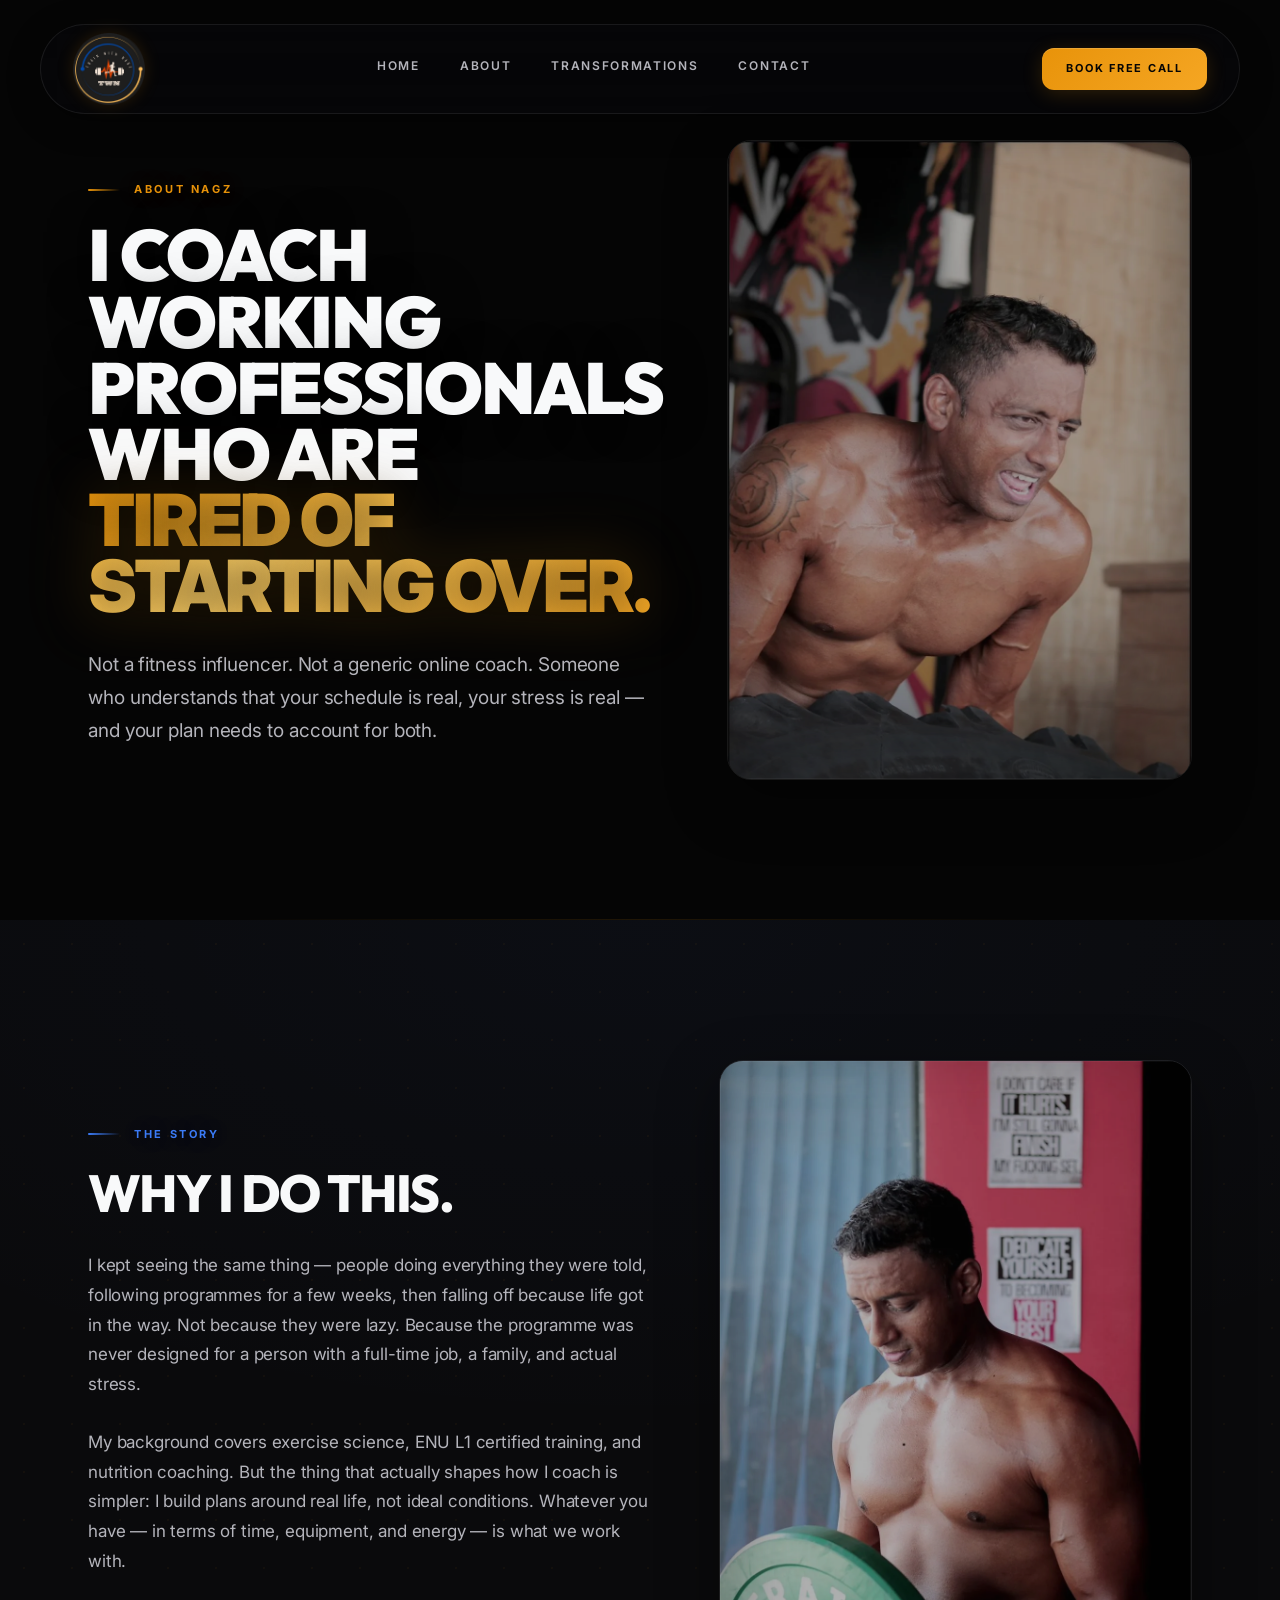
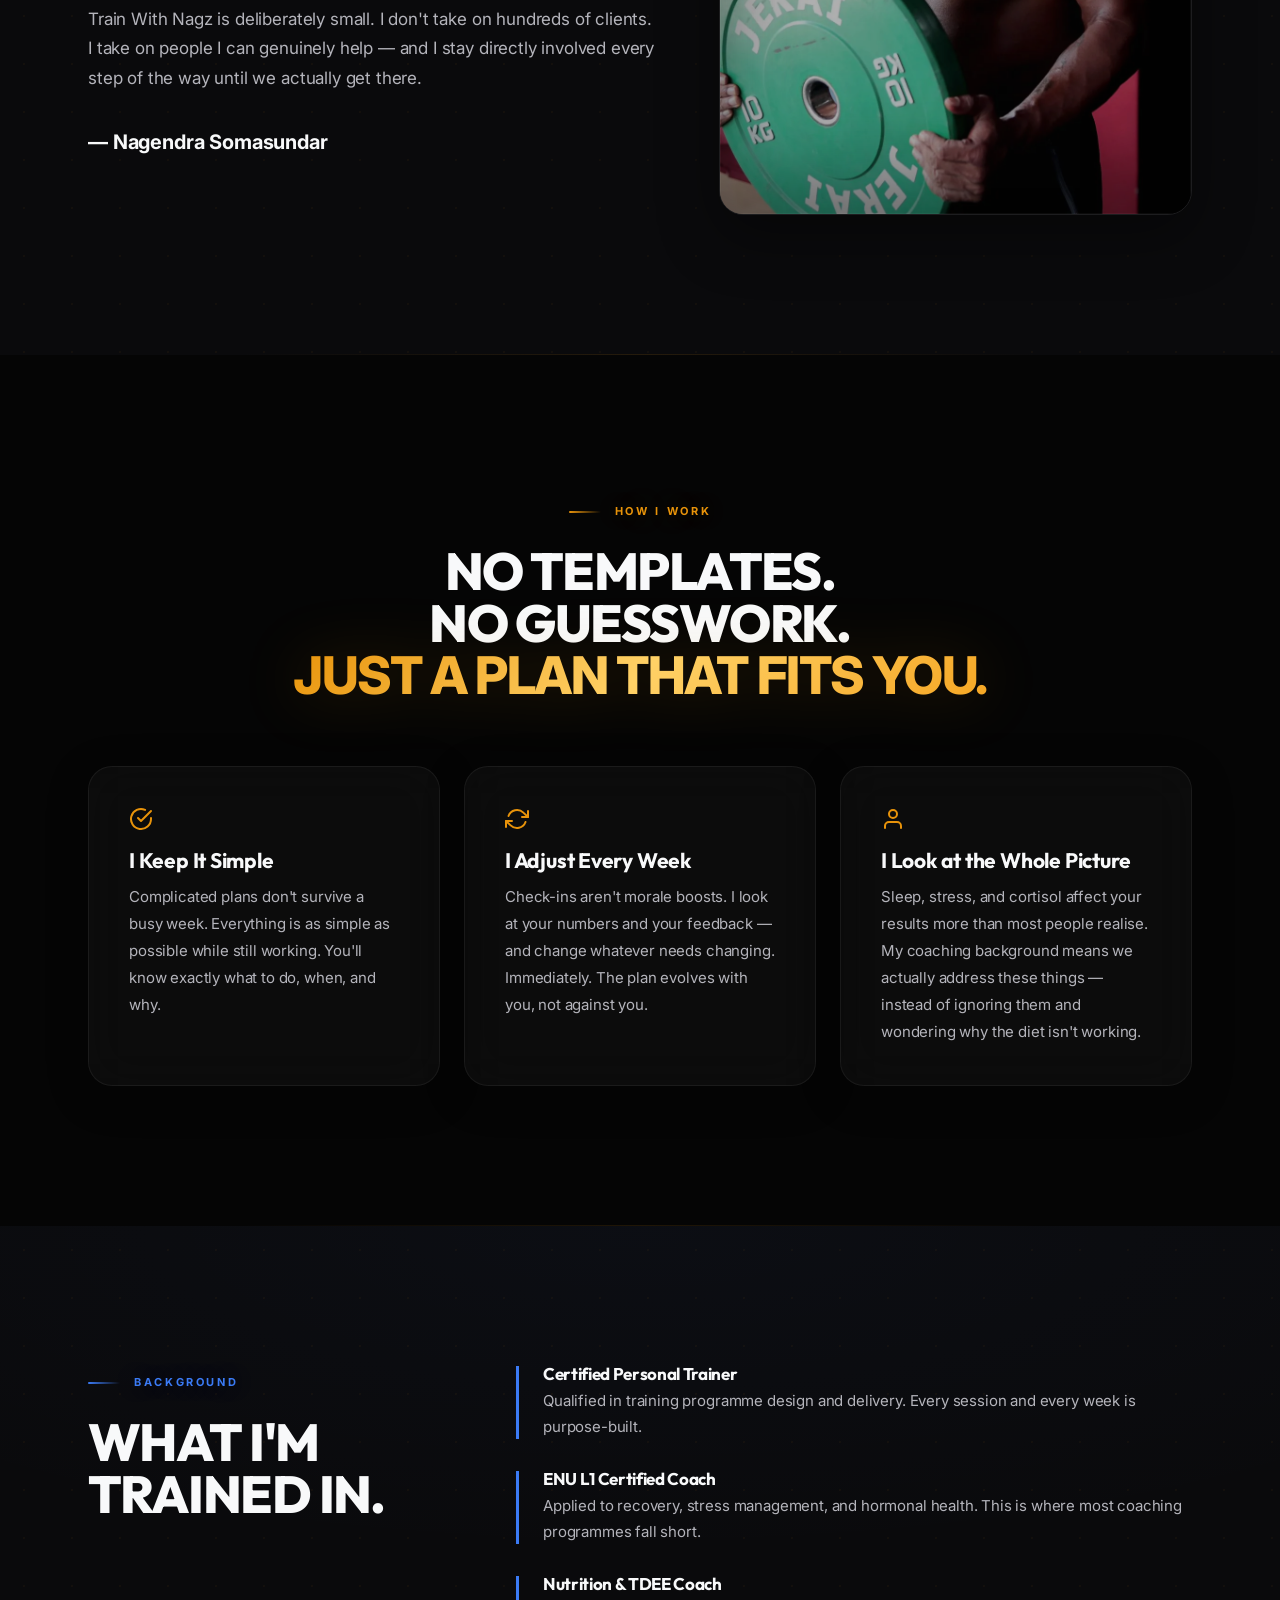
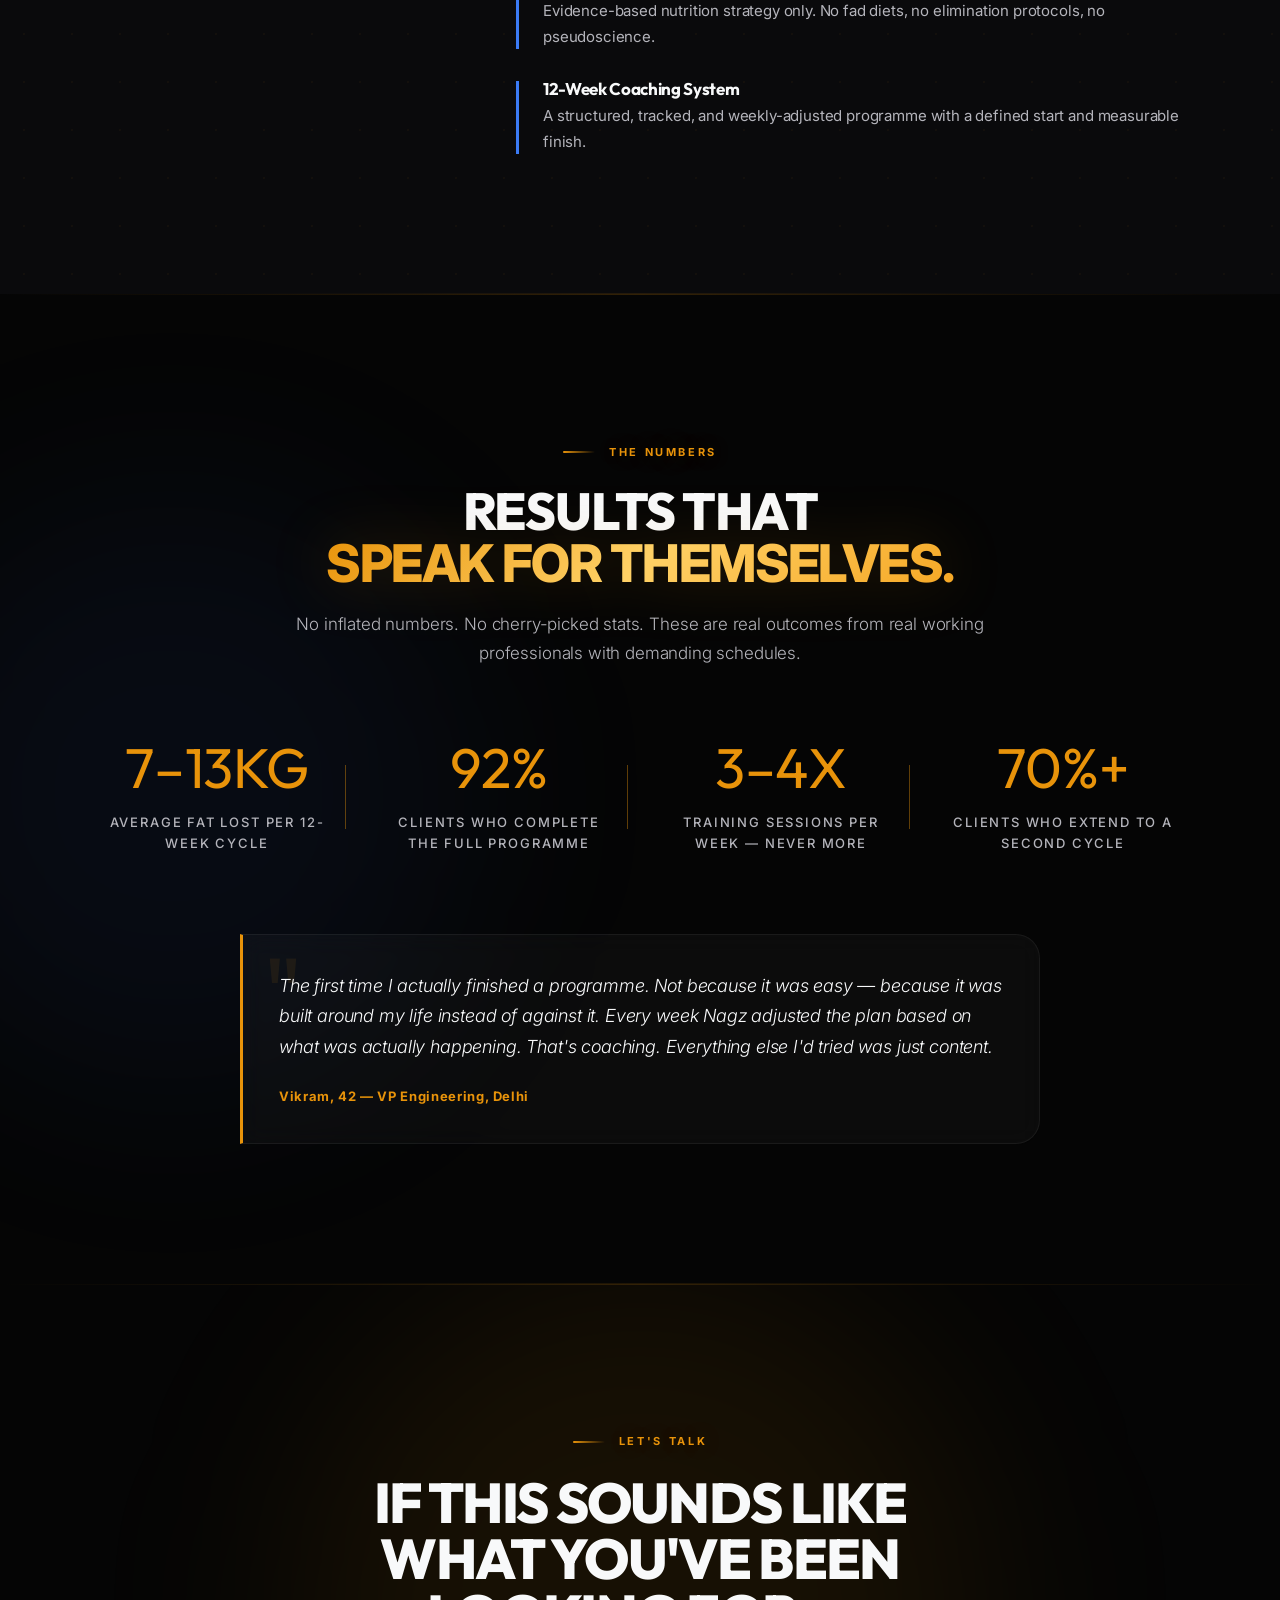
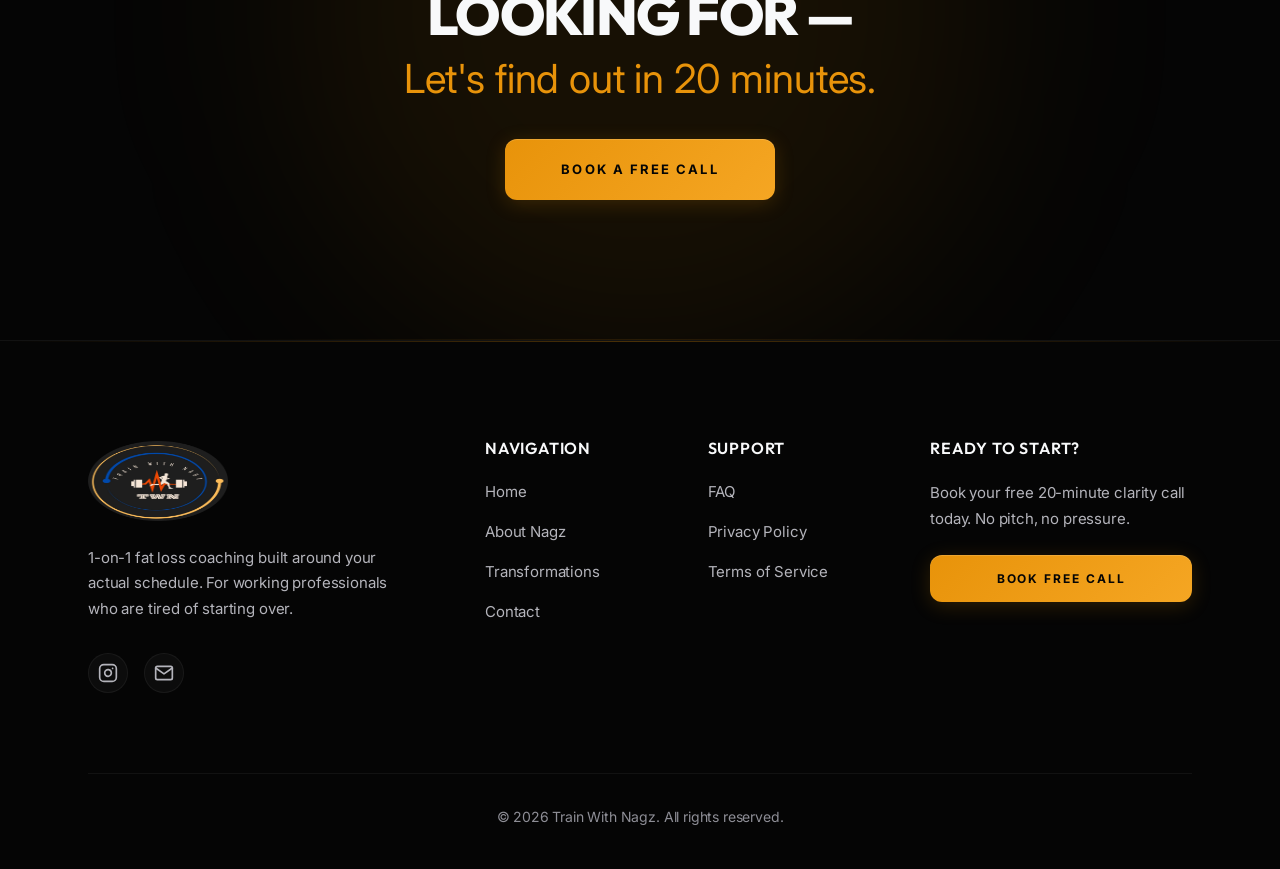
==== about.html @ 125dacb7 "feat: implement SEO, performance optimizations, and final UI polish" ====
<!DOCTYPE html>
<html lang="en">
<head>
  <meta charset="UTF-8">
  <meta name="viewport" content="width=device-width, initial-scale=1">
  <title>About Nagz — Coach for Working Professionals | Train With Nagz</title>
  <meta name="description" content="Not a fitness influencer. A coach who builds plans around real schedules, real stress, and real life.">
  
  <link rel="canonical" href="https://www.trainwithnagz.com/about">
  
  <meta property="og:title" content="About Nagz — Train With Nagz">
  <meta property="og:description" content="Exercise science, ENU L1 certified training, nutrition. A small-intake coach for people tired of starting over.">
  <meta property="og:type" content="website">
  <meta property="og:url" content="https://www.trainwithnagz.com/about">
  <meta property="og:image" content="https://www.trainwithnagz.com/images/nagz-about-hero.webp">
  
  <meta name="twitter:card" content="summary_large_image">
  <meta name="twitter:title" content="About Nagz — Train With Nagz">
  <meta name="twitter:description" content="Exercise science, ENU L1 certified training, nutrition. A small-intake coach for people tired of starting over.">
  <meta name="twitter:image" content="https://www.trainwithnagz.com/images/nagz-about-hero.webp">
  
  <link rel="icon" type="image/x-icon" href="favicon.ico">
  <link rel="apple-touch-icon" sizes="180x180" href="apple-touch-icon.png">
  <link rel="preconnect" href="https://fonts.googleapis.com">
  <link rel="preconnect" href="https://fonts.gstatic.com" crossorigin>
  <link href="https://fonts.googleapis.com/css2?family=Inter:wght@300;400;500;600;700&family=Outfit:wght@300;400;500;600;700;800;900&display=swap" rel="stylesheet">
  <link rel="preload" href="css/styles.css" as="style">
  <link rel="stylesheet" href="css/styles.css">
  <link rel="preload" href="images/nagz-about-hero.webp" as="image">
</head>
<body>
  <!-- NAVBAR -->
  <header class="navbar">
    <div class="navbar__inner">
      <a href="index.html" class="navbar__logo"><img src="images/twn-logo.webp" alt="Train With Nagz" class="navbar__logo-img" width="140" height="42"></a>
      <nav class="navbar__links">
        <a href="index.html" class="navbar__link">Home</a>
        <a href="about.html" class="navbar__link">About</a>
        <a href="transformations.html" class="navbar__link">Transformations</a>
        <a href="contact.html" class="navbar__link">Contact</a>
      </nav>
      <a href="contact.html" class="btn btn--amber navbar__cta" style="padding:12px 24px;font-size:11px">Book Free Call</a>
      <button class="navbar__burger" id="nav-burger" aria-label="Menu" aria-expanded="false">
        <svg width="22" height="22" viewBox="0 0 24 24" fill="none" stroke="currentColor" stroke-width="2" stroke-linecap="round" stroke-linejoin="round"><line x1="3" y1="12" x2="21" y2="12"/><line x1="3" y1="6" x2="21" y2="6"/><line x1="3" y1="18" x2="21" y2="18"/></svg>
      </button>
    </div>
    <div class="navbar__mobile" id="nav-mobile">
      <a href="index.html" class="navbar__link">Home</a>
      <a href="about.html" class="navbar__link">About</a>
      <a href="transformations.html" class="navbar__link">Transformations</a>
      <a href="contact.html" class="navbar__link">Contact</a>
    </div>
  </header>

  <main>

    <!-- S1 — HERO -->
    <section class="section section--ink" style="padding-top:140px">
      <div class="container hero-grid">
        <div class="fade-up">
          <span class="eyebrow eyebrow--amber"><span class="eyebrow__line"></span>About Nagz</span>
          <h1 class="hero-heading" style="margin-top:24px;font-size:clamp(48px,7vw,72px)">I COACH WORKING<br>PROFESSIONALS WHO ARE<br><span class="hero-heading--amber">TIRED OF STARTING OVER.</span></h1>
          <p class="hero-sub" style="margin-top:28px;max-width:560px;margin-left:0;margin-right:auto">Not a fitness influencer. Not a generic online coach. Someone who understands that your schedule is real, your stress is real — and your plan needs to account for both.</p>
        </div>
        <div class="fade-up fade-up-d1">
          <div class="floating-img" style="height:640px">
            <img src="images/nagz-about-hero.webp" alt="Nagz - Personal Trainer" width="900" height="1200" fetchpriority="high">
          </div>
        </div>
      </div>
    </section>

    <!-- S2 — STORY -->
    <section class="section section--ink2">
      <div class="container">
        <div style="display:grid;gap:64px;align-items:center" class="hero-grid">
          <div>
            <div class="fade-up">
              <span class="eyebrow eyebrow--cobalt"><span class="eyebrow__line"></span>The Story</span>
              <h2 class="section-heading section-heading--dark" style="margin-top:24px">WHY I DO THIS.</h2>
            </div>
            <div class="floating-img show-on-mobile fade-up fade-up-d1" style="height:auto; margin-top:32px;">
              <img src="images/nagz-weight-plate.webp" alt="Nagz training with weights" width="800" height="800" loading="lazy" style="width:100%;height:auto;object-fit:contain">
            </div>
            <div style="margin-top:32px">
              <p class="fade-up" style="margin-bottom:28px;color:var(--fog);font-weight:400;font-size:17px;line-height:1.75">I kept seeing the same thing — people doing everything they were told, following programmes for a few weeks, then falling off because life got in the way. Not because they were lazy. Because the programme was never designed for a person with a full-time job, a family, and actual stress.</p>
              <p class="fade-up fade-up-d1" style="margin-bottom:28px;color:var(--fog);font-weight:400;font-size:17px;line-height:1.75">My background covers exercise science, ENU L1 certified training, and nutrition coaching. But the thing that actually shapes how I coach is simpler: I build plans around real life, not ideal conditions. Whatever you have — in terms of time, equipment, and energy — is what we work with.</p>
              <p class="fade-up fade-up-d2" style="color:var(--fog);font-weight:400;font-size:17px;line-height:1.75">Train With Nagz is deliberately small. I don't take on hundreds of clients. I take on people I can genuinely help — and I stay directly involved every step of the way until we actually get there.</p>
              <p class="fade-up fade-up-d3" style="margin-top:32px;font-size:20px;font-weight:700;color:var(--snow)">— Nagendra Somasundar</p>
            </div>
          </div>
          <div class="fade-up fade-up-d2 hide-on-mobile">
            <div class="floating-img" style="height:auto">
              <img src="images/nagz-weight-plate.webp" alt="Nagz training with weights" width="800" height="800" loading="lazy" style="width:100%;height:auto;object-fit:contain">
            </div>
          </div>
        </div>
      </div>
    </section>

    <!-- S3 — PHILOSOPHY -->
    <section class="section section--ink">
      <div class="container">
        <div class="fade-up text-center" style="max-width:768px;margin:0 auto">
          <span class="eyebrow eyebrow--amber"><span class="eyebrow__line"></span>How I Work</span>
          <h2 class="section-heading section-heading--light" style="margin-top:24px">NO TEMPLATES.<br>NO GUESSWORK.<br><span class="hero-heading--amber">JUST A PLAN THAT FITS YOU.</span></h2>
        </div>
        <div class="grid grid-3" style="margin-top:64px">
          <div class="card fade-up">
            <div class="philosophy-icon">
              <svg width="24" height="24" viewBox="0 0 24 24" fill="none" stroke="currentColor" stroke-width="2" stroke-linecap="round" stroke-linejoin="round"><path d="M22 11.08V12a10 10 0 1 1-5.93-9.14"/><polyline points="22 4 12 14.01 9 11.01"/></svg>
            </div>
            <h3 class="card__title card__title--dark">I Keep It Simple</h3>
            <p class="card__body">Complicated plans don't survive a busy week. Everything is as simple as possible while still working. You'll know exactly what to do, when, and why.</p>
          </div>
          <div class="card fade-up fade-up-d1">
            <div class="philosophy-icon">
              <svg width="24" height="24" viewBox="0 0 24 24" fill="none" stroke="currentColor" stroke-width="2" stroke-linecap="round" stroke-linejoin="round"><polyline points="23 4 23 10 17 10"/><polyline points="1 20 1 14 7 14"/><path d="M3.51 9a9 9 0 0 1 14.85-3.36L23 10M1 14l4.64 4.36A9 9 0 0 0 20.49 15"/></svg>
            </div>
            <h3 class="card__title card__title--dark">I Adjust Every Week</h3>
            <p class="card__body">Check-ins aren't morale boosts. I look at your numbers and your feedback — and change whatever needs changing. Immediately. The plan evolves with you, not against you.</p>
          </div>
          <div class="card fade-up fade-up-d2">
            <div class="philosophy-icon">
              <svg width="24" height="24" viewBox="0 0 24 24" fill="none" stroke="currentColor" stroke-width="2" stroke-linecap="round" stroke-linejoin="round"><path d="M20 21v-2a4 4 0 0 0-4-4H8a4 4 0 0 0-4 4v2"/><circle cx="12" cy="7" r="4"/></svg>
            </div>
            <h3 class="card__title card__title--dark">I Look at the Whole Picture</h3>
            <p class="card__body">Sleep, stress, and cortisol affect your results more than most people realise. My coaching background means we actually address these things — instead of ignoring them and wondering why the diet isn't working.</p>
          </div>
        </div>
      </div>
    </section>

    <!-- S4 — CREDENTIALS -->
    <section class="section section--ink2">
      <div class="container cred-grid">
        <div class="fade-up">
          <span class="eyebrow eyebrow--cobalt"><span class="eyebrow__line"></span>Background</span>
          <h2 class="section-heading section-heading--dark" style="margin-top:24px">WHAT I'M TRAINED IN.</h2>
        </div>
        <div>
          <div class="credential fade-up">
            <h3 class="credential__title">Certified Personal Trainer</h3>
            <p class="credential__body">Qualified in training programme design and delivery. Every session and every week is purpose-built.</p>
          </div>
          <div class="credential fade-up fade-up-d1">
            <h3 class="credential__title">ENU L1 Certified Coach</h3>
            <p class="credential__body">Applied to recovery, stress management, and hormonal health. This is where most coaching programmes fall short.</p>
          </div>
          <div class="credential fade-up fade-up-d2">
            <h3 class="credential__title">Nutrition &amp; TDEE Coach</h3>
            <p class="credential__body">Evidence-based nutrition strategy only. No fad diets, no elimination protocols, no pseudoscience.</p>
          </div>
          <div class="credential fade-up fade-up-d3">
            <h3 class="credential__title">12-Week Coaching System</h3>
            <p class="credential__body">A structured, tracked, and weekly-adjusted programme with a defined start and measurable finish.</p>
          </div>
        </div>
      </div>
    </section>

    <div class="section-divider"></div>

    <!-- S5 — THE NUMBERS -->
    <section class="section section--ink" style="position:relative;overflow:hidden">
      <div class="glow glow--cobalt" style="left:-10%;top:20%"></div>
      <div class="container" style="position:relative;z-index:1">
        <div class="fade-up text-center" style="max-width:720px;margin:0 auto">
          <span class="eyebrow eyebrow--amber"><span class="eyebrow__line"></span>The Numbers</span>
          <h2 class="section-heading section-heading--light" style="margin-top:24px">RESULTS THAT<br><span class="hero-heading--amber">SPEAK FOR THEMSELVES.</span></h2>
          <p style="margin-top:20px;color:var(--fog);font-weight:300;font-size:17px;line-height:1.7">No inflated numbers. No cherry-picked stats. These are real outcomes from real working professionals with demanding schedules.</p>
        </div>

        <div class="grid grid-4" style="margin-top:72px">
          <div class="stat fade-up">
            <div class="stat__value">7–13KG</div>
            <p class="stat__label">Average fat lost per 12-week cycle</p>
            <div class="stat__divider"></div>
          </div>
          <div class="stat fade-up fade-up-d1">
            <div class="stat__value">92%</div>
            <p class="stat__label">Clients who complete the full programme</p>
            <div class="stat__divider"></div>
          </div>
          <div class="stat fade-up fade-up-d2">
            <div class="stat__value">3–4X</div>
            <p class="stat__label">Training sessions per week — never more</p>
            <div class="stat__divider"></div>
          </div>
          <div class="stat fade-up fade-up-d3">
            <div class="stat__value">70%+</div>
            <p class="stat__label">Clients who extend to a second cycle</p>
          </div>
        </div>

        <!-- Premium Quote -->
        <div class="fade-up" style="margin-top:80px;max-width:800px;margin-left:auto;margin-right:auto">
          <div class="quote-card">
            <div class="quote-card__mark">"</div>
            <p class="quote-card__text">The first time I actually finished a programme. Not because it was easy — because it was built around my life instead of against it. Every week Nagz adjusted the plan based on what was actually happening. That's coaching. Everything else I'd tried was just content.</p>
            <p class="quote-card__author">Vikram, 42 — VP Engineering, Delhi</p>
          </div>
        </div>
      </div>
    </section>

    <div class="section-divider"></div>
    <!-- S5 — CTA -->
    <section class="section section--ink" style="padding:140px 24px;position:relative;overflow:hidden">
      <div class="glow glow--amber" style="left:50%;top:50%;transform:translate(-50%,-50%)"></div>
      <div class="container max-w-720 text-center" style="position:relative;z-index:1">
        <div class="fade-up">
          <span class="eyebrow eyebrow--amber"><span class="eyebrow__line"></span>Let's Talk</span>
          <h2 class="section-heading section-heading--light" style="margin-top:24px;font-size:clamp(32px,5vw,56px)">IF THIS SOUNDS LIKE<br>WHAT YOU'VE BEEN<br>LOOKING FOR —</h2>
          <p style="margin-top:16px;font-size:clamp(28px,4vw,40px);color:var(--amber);line-height:1">Let's find out in 20 minutes.</p>
          <div style="margin-top:40px">
            <a href="contact.html" class="btn btn--amber btn--amber-lg">Book a Free Call</a>
          </div>
        </div>
      </div>
    </section>

  </main>

  <!-- FOOTER -->
  <footer class="footer-premium">
    <div class="footer-premium__inner">
      <div class="footer-premium__grid">
        <!-- Brand -->
        <div class="footer-premium__brand">
          <a href="index.html" class="footer-premium__logo"><img src="images/twn-logo.webp" alt="Train With Nagz" class="footer-premium__logo-img" width="140" height="42" loading="lazy"></a>
          <p class="footer-premium__desc">1-on-1 fat loss coaching built around your actual schedule. For working professionals who are tired of starting over.</p>
          <div class="footer-premium__socials">
            <a href="https://instagram.com/trainwithnagz" target="_blank" rel="noopener noreferrer" class="footer-premium__social-icon" aria-label="Instagram">
              <svg width="20" height="20" viewBox="0 0 24 24" fill="none" stroke="currentColor" stroke-width="2" stroke-linecap="round" stroke-linejoin="round"><rect x="2" y="2" width="20" height="20" rx="5" ry="5"/><path d="M16 11.37A4 4 0 1 1 12.63 8 4 4 0 0 1 16 11.37z"/><line x1="17.5" y1="6.5" x2="17.51" y2="6.5"/></svg>
            </a>
            <a href="mailto:hello@trainwithnagz.com" class="footer-premium__social-icon" aria-label="Email">
              <svg width="20" height="20" viewBox="0 0 24 24" fill="none" stroke="currentColor" stroke-width="2" stroke-linecap="round" stroke-linejoin="round"><path d="M4 4h16c1.1 0 2 .9 2 2v12c0 1.1-.9 2-2 2H4c-1.1 0-2-.9-2-2V6c0-1.1.9-2 2-2z"/><polyline points="22,6 12,13 2,6"/></svg>
            </a>
          </div>
        </div>
        
        <!-- Quick Links -->
        <div class="footer-premium__links-group">
          <h4 class="footer-premium__heading">Navigation</h4>
          <nav class="footer-premium__nav">
            <a href="index.html">Home</a>
            <a href="about.html">About Nagz</a>
            <a href="transformations.html">Transformations</a>
            <a href="contact.html">Contact</a>
          </nav>
        </div>

        <!-- Support -->
        <div class="footer-premium__links-group">
          <h4 class="footer-premium__heading">Support</h4>
          <nav class="footer-premium__nav">
            <a href="contact.html">FAQ</a>
            <a href="#">Privacy Policy</a>
            <a href="#">Terms of Service</a>
          </nav>
        </div>

        <!-- CTA -->
        <div class="footer-premium__cta">
          <h4 class="footer-premium__heading">Ready to Start?</h4>
          <p class="footer-premium__cta-text">Book your free 20-minute clarity call today. No pitch, no pressure.</p>
          <a href="contact.html" class="btn btn--amber" style="width:100%;text-align:center;padding:14px;font-size:12px">Book Free Call</a>
        </div>
      </div>
      
      <div class="footer-premium__bottom">
        <div class="footer-premium__copy">© 2026 Train With Nagz. All rights reserved.</div>
      </div>
    </div>
  </footer>



  <!-- BACK TO TOP -->
  <button class="back-to-top" id="back-to-top" aria-label="Back to top">
    <svg viewBox="0 0 24 24"><polyline points="18 15 12 9 6 15"/></svg>
  </button>

  <script src="js/main.js"></script>
</body>
</html>
---- css/styles.css ----
/* ===== RESET ===== */
*,*::before,*::after{box-sizing:border-box;margin:0;padding:0}
img,svg{display:block;max-width:100%}
a{text-decoration:none;color:inherit}
ul{list-style:none}
button{cursor:pointer;border:none;background:none;font:inherit}
input,select,textarea{font:inherit}

/* ===== TOKENS ===== */
:root{
  --ink:#050505;--ink-2:#0A0A0C;--ink-3:#111114;--ink-4:#1A1A1E;
  --chalk:#F8F9FA;--chalk-2:#F0F1F3;--chalk-3:#E4E5E7;
  --amber:#E8930A;--amber-2:#F5A623;--amber-glow:rgba(232,147,10,.18);
  --cobalt:#3B7BF6;--cobalt-glow:rgba(59,123,246,.12);
  --snow:#F8F9FA;--fog:#B4B4BB;--fog-2:#8E8E96;
  --glass:rgba(255,255,255,.02);--glass-border:rgba(255,255,255,.06);
  --glass-light:rgba(255,255,255,.03);--glass-light-border:rgba(255,255,255,.08);
  --font-display:'Outfit',sans-serif;
  --font-body:'Inter',sans-serif;
  --ease-out-expo:cubic-bezier(.16,1,.3,1);
  --radius:12px;--radius-sm:8px;--radius-lg:24px;--radius-full:100px;
}

/* ===== BASE ===== */
::-webkit-scrollbar{width:10px}
::-webkit-scrollbar-track{background:var(--ink-2)}
::-webkit-scrollbar-thumb{background:var(--ink-4);border-radius:10px;border:2px solid var(--ink-2)}
::-webkit-scrollbar-thumb:hover{background:var(--amber)}

html{scroll-behavior:smooth;-webkit-font-smoothing:antialiased;-moz-osx-font-smoothing:grayscale;scroll-padding-top:100px;text-rendering:optimizeLegibility;overflow-x:hidden}
body{background:var(--ink);color:var(--snow);font-family:var(--font-body);font-weight:400;line-height:1.6;overflow-x:hidden;font-size:16px;letter-spacing:-.01em}
h1,h2,h3,h4{font-family:var(--font-display);line-height:.95;letter-spacing:-.02em;font-weight:800}
p,li,span,a,label,input,select,textarea{font-family:var(--font-body);-webkit-font-smoothing:antialiased}
::selection{background:var(--amber);color:var(--ink)}

/* ===== SCROLL PROGRESS BAR ===== */
.scroll-progress{position:fixed;top:0;left:0;width:0%;height:3px;background:linear-gradient(90deg,var(--amber),var(--amber-2),#FFD166);z-index:9998;transition:width .1s linear;box-shadow:0 0 10px var(--amber-glow)}

/* ===== LAYOUT ===== */
.container{max-width:1200px;margin:0 auto;padding:0 24px}
@media(min-width:768px){.container{padding:0 48px}}
.section{padding:96px 0;position:relative}
@media(min-width:768px){.section{padding:140px 0}}
.section--ink{background:var(--ink)}
.section--ink2{background:var(--ink-2)}
.section--ink2::before{content:'';position:absolute;inset:0;background:radial-gradient(ellipse 80% 50% at 50% 0%,rgba(59,123,246,.03),transparent),radial-gradient(circle 1px at 24px 24px,rgba(232,147,10,.04) 1px,transparent 1px);background-size:100% 100%,48px 48px;pointer-events:none}
.section--chalk{background:var(--ink-2)}
.section--chalk::before{content:'';position:absolute;inset:0;background:radial-gradient(ellipse 80% 50% at 50% 0%,rgba(232,147,10,.04),transparent);pointer-events:none}
.section--chalk2{background:var(--ink-3)}
.grid{display:grid;gap:24px}
.grid-2{grid-template-columns:1fr}
.grid-3{grid-template-columns:1fr}
.grid-4{grid-template-columns:1fr}
@media(min-width:768px){.grid-2{grid-template-columns:repeat(2,1fr)}.grid-3{grid-template-columns:repeat(3,1fr)}.grid-4{grid-template-columns:repeat(2,1fr)}}
@media(min-width:1024px){.grid-4{grid-template-columns:repeat(4,1fr)}}
.text-center{text-align:center}
.mx-auto{margin-left:auto;margin-right:auto}
.max-w-640{max-width:640px}
.max-w-720{max-width:720px}
.flex{display:flex}.flex-col{flex-direction:column}
.items-center{align-items:center}.justify-between{justify-content:space-between}.justify-center{justify-content:center}
.gap-4{gap:16px}.gap-6{gap:24px}.gap-8{gap:32px}.gap-12{gap:48px}
.flex-wrap{flex-wrap:wrap}.flex-shrink-0{flex-shrink:0}

/* ===== NAVBAR (FLOATING PILL) ===== */
.navbar{position:fixed;top:24px;left:50%;transform:translateX(-50%);width:calc(100% - 48px);max-width:1200px;z-index:100;background:rgba(8,8,10,.6);backdrop-filter:blur(32px) saturate(1.5);-webkit-backdrop-filter:blur(32px) saturate(1.5);border:1px solid rgba(255,255,255,.08);border-radius:100px;transition:all .4s var(--ease-out-expo);box-shadow:0 8px 32px rgba(0,0,0,.4)}
.navbar.scrolled{top:12px;background:rgba(8,8,10,.85);border-color:rgba(255,255,255,.12);box-shadow:0 12px 48px rgba(0,0,0,.6)}
.navbar__inner{display:flex;align-items:center;justify-content:space-between;padding:16px 24px}
@media(min-width:768px){.navbar__inner{padding:16px 32px}}
.navbar__logo{display:flex;align-items:center}
.navbar__logo-img{height:72px;width:auto;margin:-8px 0;object-fit:contain;transition:transform .3s var(--ease-out-expo);filter:drop-shadow(0 0 8px rgba(232,147,10,.15))}
.navbar__logo:hover .navbar__logo-img{transform:scale(1.08)}
.footer .navbar__logo-img{height:80px;margin:0}
.navbar__links{display:none;align-items:center;gap:40px}
@media(min-width:768px){.navbar__links{display:flex}}
.navbar__link{font-family:var(--font-body);font-size:12px;font-weight:600;letter-spacing:.14em;text-transform:uppercase;color:var(--fog);border-bottom:2px solid transparent;padding-bottom:4px;transition:color .2s,border-color .2s}
.navbar__link:hover,.navbar__link.active{color:var(--amber);border-bottom-color:var(--amber)}
.navbar__cta{display:none}
@media(min-width:768px){.navbar__cta{display:inline-flex}}
.navbar__burger{display:flex;color:var(--snow);padding:8px}
@media(min-width:768px){.navbar__burger{display:none}}
.navbar__mobile{display:none;background:rgba(12,12,12,.95);backdrop-filter:blur(20px);border-top:1px solid var(--glass-border);padding:24px;border-radius:0 0 24px 24px}
.navbar__mobile.open{display:flex;flex-direction:column;gap:20px;animation:fadeDown .3s var(--ease-out-expo)}
.navbar__mobile .navbar__link{font-size:14px;padding:8px 0}
@keyframes fadeDown{from{opacity:0;transform:translateY(-8px)}to{opacity:1;transform:translateY(0)}}

/* ===== BUTTONS ===== */
.btn{display:inline-flex;align-items:center;justify-content:center;gap:8px;font-family:var(--font-body);font-weight:700;letter-spacing:.16em;text-transform:uppercase;border-radius:var(--radius);transition:all .3s var(--ease-out-expo);position:relative;overflow:hidden}
.btn::after{content:'';position:absolute;inset:0;opacity:0;transition:opacity .3s;border-radius:inherit}
.btn:hover{transform:translateY(-3px)}
.btn:active{transform:translateY(0) scale(.98)}
.btn--amber{background:linear-gradient(135deg,var(--amber),var(--amber-2));color:var(--ink);padding:16px 40px;font-size:12px;box-shadow:0 4px 20px var(--amber-glow),inset 0 1px 0 rgba(255,255,255,.15)}
.btn--amber:hover{box-shadow:0 12px 40px rgba(232,147,10,.3),inset 0 1px 0 rgba(255,255,255,.2)}
.btn--amber::after{background:linear-gradient(135deg,rgba(255,255,255,.2),transparent)}
.btn--amber:hover::after{opacity:1}
.btn--amber-lg{padding:20px 56px;font-size:13px}
.btn--outline{background:transparent;color:var(--amber);border:1.5px solid rgba(232,147,10,.5);padding:16px 40px;font-size:12px;backdrop-filter:blur(8px)}
.btn--outline:hover{background:var(--amber);color:var(--ink);border-color:var(--amber);box-shadow:0 12px 40px var(--amber-glow)}

/* ===== EYEBROW ===== */
.eyebrow{display:inline-flex;align-items:center;gap:14px;font-family:var(--font-body);font-size:11px;font-weight:700;letter-spacing:.24em;text-transform:uppercase}
.eyebrow--amber{color:var(--amber);text-shadow:0 0 30px rgba(232,147,10,.3)}
.eyebrow--cobalt{color:var(--cobalt);text-shadow:0 0 30px rgba(59,123,246,.3)}
.eyebrow__line{display:inline-block;width:32px;height:2px;border-radius:1px}
.eyebrow--amber .eyebrow__line{background:linear-gradient(90deg,var(--amber),transparent)}
.eyebrow--cobalt .eyebrow__line{background:linear-gradient(90deg,var(--cobalt),transparent)}

/* ===== CARDS / BENTO GRID ===== */
.card{background:rgba(255,255,255,.03);backdrop-filter:blur(24px);-webkit-backdrop-filter:blur(24px);border:1px solid rgba(255,255,255,.06);border-radius:var(--radius-lg);padding:40px;transition:all .5s var(--ease-out-expo);position:relative;overflow:hidden;box-shadow:0 10px 40px rgba(0,0,0,.25)}
.card::before{content:'';position:absolute;top:0;left:0;right:0;height:1px;background:linear-gradient(90deg,transparent,rgba(255,255,255,.12),transparent);opacity:0;transition:opacity .4s}
.card::after{content:'';position:absolute;inset:0;background:radial-gradient(circle at 50% 0%,rgba(232,147,10,.04),transparent 60%);opacity:0;transition:opacity .5s;pointer-events:none}
.card:hover{transform:translateY(-6px);box-shadow:0 24px 64px rgba(0,0,0,.45),0 0 0 1px rgba(232,147,10,.08);border-color:rgba(232,147,10,.1)}
.card:hover::before{opacity:1}
.card:hover::after{opacity:1}
.card--light{background:rgba(255,255,255,.025);backdrop-filter:blur(24px);border:1px solid rgba(255,255,255,.06);box-shadow:0 10px 40px rgba(0,0,0,.3)}
.card--light:hover{background:rgba(255,255,255,.05);transform:translateY(-6px)}
.card--glass{background:rgba(255,255,255,.03);backdrop-filter:blur(32px);border-top:1px solid rgba(255,255,255,.1)}
.card__tag{display:inline-block;font-family:var(--font-body);font-size:10px;font-weight:700;letter-spacing:.18em;text-transform:uppercase;padding:6px 16px;border-radius:var(--radius-full);background:var(--cobalt-glow);color:var(--cobalt);border:1px solid rgba(59,123,246,.18)}
.card__title{font-family:var(--font-display);font-weight:700;font-size:21px;margin-top:20px;letter-spacing:-.01em}
.card__title--light{color:var(--snow)}
.card__title--dark{color:var(--snow)}
.card__body{font-family:var(--font-body);font-weight:400;font-size:15px;line-height:1.8;margin-top:12px;color:var(--fog)}

/* ===== TESTIMONIAL CARD ===== */
.testi-card{background:var(--glass);border:1px solid var(--glass-border);border-radius:var(--radius-lg);overflow:hidden;transition:all .4s var(--ease-out-expo)}
.testi-card:hover{transform:translateY(-8px);border-color:rgba(232,147,10,.15);box-shadow:0 32px 64px rgba(0,0,0,.35),0 0 0 1px rgba(232,147,10,.06)}
.testi-card__images{display:grid;grid-template-columns:1fr;height:320px;background:linear-gradient(135deg,var(--ink-3),var(--ink-4))}
.testi-card__img{position:relative;display:flex;align-items:center;justify-content:center;background:linear-gradient(180deg,rgba(24,24,27,.8),rgba(24,24,27,.95))}
.testi-card__img:first-child{border-right:none}
.testi-card__img img{object-fit:contain!important;object-position:center!important;padding:8px}
.testi-card__label{position:absolute;top:12px;left:12px;font-family:var(--font-body);font-size:10px;font-weight:700;letter-spacing:.22em;text-transform:uppercase;color:var(--amber)}
.testi-card__meta{position:absolute;bottom:12px;left:12px;right:12px;font-family:var(--font-body);font-size:11px;font-weight:600;color:var(--snow);letter-spacing:.05em}
.testi-card__content{padding:32px}
.testi-card__result{font-family:var(--font-display);font-size:32px;font-weight:800;color:var(--amber);line-height:1}
.testi-card__name{font-family:var(--font-display);font-weight:700;font-size:18px;color:var(--snow);margin-top:8px;letter-spacing:-.01em}
.testi-card__city{display:inline-block;margin-top:12px;font-family:var(--font-body);font-size:10px;font-weight:700;letter-spacing:.14em;text-transform:uppercase;padding:4px 12px;border-radius:var(--radius-full);background:var(--cobalt-glow);color:var(--cobalt);border:1px solid rgba(59,123,246,.18)}
.testi-card__quote{margin-top:20px;font-family:var(--font-body);font-weight:300;font-size:14px;font-style:italic;color:var(--fog);line-height:1.75;border-left:2px solid rgba(232,147,10,.3);padding-left:16px;display:-webkit-box;-webkit-line-clamp:6;-webkit-box-orient:vertical;overflow:hidden}

/* Transformations page grid — bigger images */
.testi-grid-lg .testi-card__images{height:400px}
@media(min-width:768px){.testi-grid-lg .testi-card__images{height:480px}}
@media(max-width:767px){
  .testi-grid-lg .testi-card__images{height:300px}
  .testi-grid-lg .testi-card__quote{-webkit-line-clamp:4}
}

/* ===== IMAGE PLACEHOLDER ===== */
.img-placeholder{position:relative;width:100%;overflow:hidden;display:flex;align-items:center;justify-content:center;background:linear-gradient(145deg,var(--ink-3) 0%,var(--ink-4) 100%);border:1px solid var(--glass-border);border-radius:var(--radius-lg)}
.img-placeholder--light{background:linear-gradient(145deg,var(--ink-3) 0%,var(--ink-4) 100%);border-color:var(--glass-light-border)}
.img-placeholder::after{content:'';position:absolute;inset:0;background:linear-gradient(90deg,transparent 25%,rgba(255,255,255,.04) 50%,transparent 75%);animation:shimmer 3s ease-in-out infinite}
.img-placeholder--light::after{background:linear-gradient(90deg,transparent 25%,rgba(255,255,255,.04) 50%,transparent 75%)}
@keyframes shimmer{0%{transform:translateX(-100%)}100%{transform:translateX(100%)}}
.img-placeholder__inner{padding:24px 32px;text-align:center;z-index:1}
.img-placeholder__id{font-family:var(--font-body);font-size:11px;font-weight:700;letter-spacing:.22em;text-transform:uppercase;color:var(--amber)}
.img-placeholder__desc{margin-top:12px;font-family:var(--font-body);font-size:12px;color:var(--fog-2);line-height:1.6}

/* ===== HERO TYPOGRAPHY ===== */
.hero-heading{font-family:var(--font-display);font-size:clamp(40px,6vw,80px);font-weight:900;line-height:.92;color:var(--snow);letter-spacing:-.03em;text-shadow:0 2px 40px rgba(0,0,0,.5)}
.hero-heading--sm{font-size:clamp(32px,4.5vw,56px)}
.hero-heading--amber{background:linear-gradient(135deg,var(--amber),#FFD166,var(--amber-2));-webkit-background-clip:text;-webkit-text-fill-color:transparent;background-clip:text;filter:drop-shadow(0 0 30px rgba(232,147,10,.2))}
.hero-sub{font-family:var(--font-body);font-weight:400;font-size:clamp(16px,1.8vw,19px);line-height:1.75;color:var(--fog);max-width:560px;letter-spacing:-.005em;margin-left:auto;margin-right:auto}
.section-heading{font-family:var(--font-display);font-weight:800;font-size:clamp(30px,4.5vw,52px);line-height:1;letter-spacing:-.03em}
.section-heading--dark{color:var(--snow)}
.section-heading--light{color:var(--snow)}

/* ===== HERO SLIDER ===== */
.hero-slider{position:absolute;inset:0;z-index:0;overflow:hidden;background:var(--ink)}
.hero-slide{position:absolute;inset:0;background-size:cover;background-position:center top;opacity:0;transition:opacity 2.5s ease-in-out;transform:scale(1.08);filter:brightness(.9) contrast(1.05)}
.hero-slide.active{opacity:.55;transform:scale(1);animation:heroZoom 8s ease-out forwards}
@keyframes heroZoom{from{transform:scale(1.08)}to{transform:scale(1)}}
.hero-slider::after{content:'';position:absolute;inset:0;background:linear-gradient(180deg,rgba(5,5,5,.3) 0%,rgba(5,5,5,.1) 30%,rgba(5,5,5,.4) 70%,var(--ink) 100%);z-index:1}

/* ===== GLOW ORBS ===== */
.glow{position:absolute;pointer-events:none;border-radius:50%;filter:blur(100px);z-index:0}
.glow--amber{background:rgba(232,147,10,.08);width:700px;height:700px}
.glow--cobalt{background:rgba(59,123,246,.06);width:600px;height:600px}

/* ===== METHOD STEP ===== */
.method-step{display:flex;flex-direction:column;gap:16px;padding:36px 28px;border:1px solid rgba(255,255,255,.06);border-radius:var(--radius-lg);background:rgba(255,255,255,.025);backdrop-filter:blur(16px);transition:all .5s var(--ease-out-expo);position:relative;overflow:hidden}
.method-step::before{content:'';position:absolute;top:0;left:0;width:100%;height:3px;background:linear-gradient(90deg,var(--amber),transparent);opacity:0;transition:opacity .4s}
.method-step:hover{transform:translateY(-6px);border-color:rgba(232,147,10,.12);box-shadow:0 20px 56px rgba(0,0,0,.35)}
.method-step:hover::before{opacity:1}
.method-step:last-child{border-bottom:none}
.method-num{font-family:var(--font-display);font-size:40px;font-weight:900;background:linear-gradient(135deg,var(--amber),#FFD166,var(--amber-2));-webkit-background-clip:text;-webkit-text-fill-color:transparent;background-clip:text;line-height:1}
.method-title{font-family:var(--font-display);font-weight:700;font-size:18px;color:var(--snow);letter-spacing:-.01em}
.method-body{font-family:var(--font-body);font-weight:400;font-size:14px;color:var(--fog);line-height:1.75}

/* ===== CHECK LIST ===== */
.check-list{display:flex;flex-direction:column;gap:14px}
.check-list__item{display:flex;gap:12px;font-family:var(--font-body);font-weight:400;font-size:15px;line-height:1.5}
.check-list__item svg{flex-shrink:0;margin-top:3px}
.check-list__heading{font-family:var(--font-body);font-weight:700;font-size:13px;letter-spacing:.14em;text-transform:uppercase;margin-bottom:20px}
.check-list__heading--amber{color:var(--amber)}
.check-list__heading--fog{color:var(--fog)}

/* ===== CREDENTIAL ===== */
.credential{border-left:3px solid var(--cobalt);padding-left:24px}
.credential+.credential{margin-top:32px}
.credential__title{font-family:var(--font-body);font-weight:700;font-size:17px;color:var(--snow)}
.credential__body{font-family:var(--font-body);font-weight:400;font-size:15px;color:var(--fog);line-height:1.7;margin-top:6px}

/* ===== BADGE/PILL ===== */
.pill{display:inline-flex;align-items:center;gap:8px;font-family:var(--font-body);font-weight:600;font-size:12px;letter-spacing:.1em;padding:8px 18px;border-radius:var(--radius-full)}
.pill--cobalt{background:rgba(59,123,246,.15);color:#7EB0FF;border:1px solid rgba(59,123,246,.3)}
.pill--amber{background:var(--amber-glow);color:var(--amber);border:1px solid rgba(232,147,10,.2)}

/* ===== QUOTE CARD ===== */
.quote-card{position:relative;padding:36px;background:rgba(255,255,255,.03);backdrop-filter:blur(12px);border-left:3px solid var(--amber);border-radius:0 var(--radius-lg) var(--radius-lg) 0;overflow:hidden;transition:all .4s var(--ease-out-expo);border:1px solid var(--glass-border);border-left:3px solid var(--amber)}
.quote-card:hover{transform:translateY(-6px);box-shadow:0 24px 48px rgba(0,0,0,.3),0 0 0 1px rgba(232,147,10,.06)}
.quote-card__mark{position:absolute;top:8px;left:20px;font-family:var(--font-display);font-size:100px;color:var(--amber);opacity:.08;line-height:1;pointer-events:none}
.quote-card__text{position:relative;font-family:var(--font-body);font-weight:300;font-size:18px;font-style:italic;color:var(--snow);line-height:1.7}
.quote-card__author{margin-top:24px;font-family:var(--font-body);font-weight:700;font-size:13px;letter-spacing:.05em;color:var(--amber)}
.quote-card__role{font-family:var(--font-body);font-weight:400;font-size:13px;color:var(--fog)}

/* ===== STAT ===== */
.stat{text-align:center;padding:0 16px;position:relative}
.stat__value{font-family:var(--font-display);font-size:clamp(36px,6vw,56px);color:var(--amber);line-height:1}
.stat__label{margin-top:16px;font-family:var(--font-body);font-weight:500;font-size:13px;letter-spacing:.14em;text-transform:uppercase;color:var(--fog)}
.stat__divider{display:none;position:absolute;right:0;top:50%;transform:translateY(-50%);width:1px;height:64px;background:var(--amber);opacity:.4}
@media(min-width:768px){.stat__divider{display:block}}

/* ===== FORM ===== */
.form-group{margin-bottom:20px}
.form-label{display:block;font-family:var(--font-body);font-weight:700;font-size:11px;letter-spacing:.18em;text-transform:uppercase;color:var(--fog);margin-bottom:8px}
.form-input{width:100%;background:var(--ink-3);border:1px solid var(--ink-4);color:var(--snow);font-family:var(--font-body);font-size:15px;padding:14px 18px;border-radius:var(--radius-sm);outline:none;transition:border-color .2s,box-shadow .2s}
.form-input:focus{border-color:var(--amber);box-shadow:0 0 0 3px var(--amber-glow)}
.form-input::placeholder{color:var(--fog-2)}
.form-select{appearance:none;padding-right:44px;background-image:url("data:image/svg+xml,%3Csvg xmlns='http://www.w3.org/2000/svg' width='18' height='18' viewBox='0 0 24 24' fill='none' stroke='%23E8930A' stroke-width='2' stroke-linecap='round' stroke-linejoin='round'%3E%3Cpath d='m6 9 6 6 6-6'/%3E%3C/svg%3E");background-repeat:no-repeat;background-position:right 14px center}
.form-textarea{resize:vertical;min-height:120px}
.form-select option{background:var(--ink-3);color:var(--snow)}
.form-success{padding:48px;text-align:center;background:var(--glass);border:1px solid var(--amber);border-radius:var(--radius);animation:scaleIn .4s var(--ease-out-expo)}
@keyframes scaleIn{from{opacity:0;transform:scale(.96)}to{opacity:1;transform:scale(1)}}

/* ===== PULSE DOT ===== */
.pulse-dot{display:inline-block;width:8px;height:8px;border-radius:50%;background:var(--amber);animation:pulseDot 1.6s ease-in-out infinite}
@keyframes pulseDot{0%,100%{opacity:1;transform:scale(1)}50%{opacity:.5;transform:scale(.85)}}

/* ===== FOOTER ===== */
.footer{background:var(--ink);border-top:1px solid rgba(232,147,10,.2);padding:100px 0 60px;position:relative}
.footer::before{content:'';position:absolute;top:0;left:50%;transform:translateX(-50%);width:200px;height:1px;background:linear-gradient(90deg,transparent,var(--amber),transparent)}
.footer__inner{max-width:1200px;margin:0 auto;padding:0 24px}
@media(min-width:768px){.footer__inner{padding:0 48px}}
.footer__top{display:flex;flex-direction:column;align-items:center;gap:32px}
@media(min-width:768px){.footer__top{flex-direction:row;justify-content:space-between}}
.footer__tagline{margin-top:64px;text-align:center;font-family:var(--font-body);font-weight:400;font-size:22px;font-style:italic;color:var(--snow)}
.footer__copy{margin-top:48px;text-align:center;font-family:var(--font-body);font-weight:500;font-size:14px;color:var(--fog);letter-spacing:.05em}
.footer__social{display:inline-flex;align-items:center;gap:12px;color:var(--amber);font-family:var(--font-body);font-weight:700;font-size:16px;letter-spacing:.05em;transition:all .3s;padding:12px 24px;border:1px solid rgba(232,147,10,.3);border-radius:var(--radius-full);background:rgba(232,147,10,.05)}
.footer__social:hover{background:var(--amber);color:var(--ink);box-shadow:0 0 30px rgba(232,147,10,.4)}

/* ===== CONTACT PAGE ===== */
.contact-grid{display:grid;gap:32px}
@media(min-width:768px){.contact-grid{grid-template-columns:1fr 1fr}}
.contact-info-card{background:rgba(255,255,255,.03);backdrop-filter:blur(24px);border:1px solid rgba(255,255,255,.08);border-radius:var(--radius-lg);padding:48px 32px;display:flex;flex-direction:column;align-items:center;text-align:center;transition:all .5s var(--ease-out-expo);position:relative;overflow:hidden}
.contact-info-card::after{content:'';position:absolute;inset:0;background:radial-gradient(circle at 50% 0%,rgba(232,147,10,.06),transparent 60%);opacity:0;transition:opacity .5s;pointer-events:none}
.contact-info-card:hover{border-color:rgba(232,147,10,.2);transform:translateY(-8px);box-shadow:0 32px 64px rgba(0,0,0,.4),0 0 0 1px rgba(232,147,10,.1)}
.contact-info-card:hover::after{opacity:1}
.contact-info-card__icon{width:64px;height:64px;border-radius:var(--radius-full);background:linear-gradient(135deg,rgba(232,147,10,.15),rgba(232,147,10,.05));border:1px solid rgba(232,147,10,.2);display:flex;align-items:center;justify-content:center;flex-shrink:0;margin-bottom:24px;transition:transform .5s var(--ease-out-expo)}
.contact-info-card:hover .contact-info-card__icon{transform:scale(1.1)}
.contact-info-card__icon svg{color:var(--amber);width:26px;height:26px}
.contact-info-card__title{font-family:var(--font-display);font-weight:700;font-size:20px;color:var(--snow);letter-spacing:-.01em}
.contact-info-card__text{font-family:var(--font-body);font-weight:400;font-size:15px;color:var(--fog);margin-top:12px;line-height:1.6}

/* ===== FAQ ITEM ===== */
.faq-item{border-left:3px solid var(--cobalt);padding-left:20px;transition:all .3s var(--ease-out-expo)}
.faq-item:hover{padding-left:28px;border-left-color:var(--amber)}
.faq-item__question{font-family:var(--font-body);font-weight:700;font-size:15px;color:var(--snow)}
.faq-item__answer{margin-top:6px;font-family:var(--font-body);font-weight:400;font-size:14px;color:var(--fog);line-height:1.7}

/* ===== SCROLL ANIMATIONS ===== */
.fade-up{opacity:0;transform:translateY(28px);transition:opacity .6s var(--ease-out-expo),transform .6s var(--ease-out-expo)}
.fade-up.visible{opacity:1;transform:translateY(0)}
.fade-up-d1{transition-delay:.1s}
.fade-up-d2{transition-delay:.2s}
.fade-up-d3{transition-delay:.3s}
.fade-up-d4{transition-delay:.4s}
.fade-up-d5{transition-delay:.5s}

/* ===== HERO STAGGER ===== */
.hero-line{opacity:0;transform:translateY(28px);animation:heroFade .6s var(--ease-out-expo) forwards}
.hero-line:nth-child(1){animation-delay:0s}
.hero-line:nth-child(2){animation-delay:.1s}
.hero-line:nth-child(3){animation-delay:.2s}
.hero-line:nth-child(4){animation-delay:.3s}
@keyframes heroFade{to{opacity:1;transform:translateY(0)}}

/* ===== TRUST BAR ===== */
.trust-bar{background:#0A0A0A;border-top:1px solid var(--amber);padding:28px 24px;text-align:center}
.trust-bar__text{font-family:var(--font-body);font-weight:500;font-size:12px;letter-spacing:.16em;text-transform:uppercase;color:var(--fog-2);display:flex;flex-wrap:wrap;align-items:center;justify-content:center;gap:12px}
.trust-bar__dot{color:var(--amber)}

/* ===== RESPONSIVE GRID LAYOUTS ===== */
.hero-grid{display:grid;gap:48px;align-items:center}
@media(min-width:1024px){.hero-grid{grid-template-columns:1.2fr 1fr;gap:64px}}
.hero-grid--reverse{direction:ltr}
@media(min-width:1024px){.hero-grid--60-40{grid-template-columns:.7fr 1fr}}
.about-story-grid{display:grid;gap:48px}
@media(min-width:1024px){.about-story-grid{grid-template-columns:.7fr 1.3fr;gap:64px}}
.method-grid{display:grid;gap:56px;align-items:start}
@media(min-width:1024px){.method-grid{grid-template-columns:.9fr 1.1fr;gap:80px}}
.cred-grid{display:grid;gap:48px}
@media(min-width:1024px){.cred-grid{grid-template-columns:.7fr 1.3fr;gap:64px}}

@media(max-width:1023px){
  .mobile-reverse{display:flex!important;flex-direction:column-reverse!important;align-items:stretch!important}
  .hide-on-mobile{display:none!important}
}
.show-on-mobile{display:none}
@media(max-width:1023px){
  .show-on-mobile{display:block!important}
}

/* ===== HERO FEATURES ===== */
.hero-features{display:flex;flex-wrap:wrap;align-items:center;gap:12px;margin-top:48px;font-family:var(--font-body);font-size:11px;font-weight:500;letter-spacing:.14em;text-transform:uppercase;color:var(--fog-2)}
.hero-features__dot{color:var(--amber)}

/* ===== LANDING HEADER (FLOATING) ===== */
.landing-header{position:fixed;top:24px;left:50%;transform:translateX(-50%);width:calc(100% - 48px);max-width:1200px;z-index:100;background:rgba(8,8,10,.6);backdrop-filter:blur(32px) saturate(1.5);border:1px solid rgba(255,255,255,.08);border-radius:100px;padding:16px 32px;display:flex;justify-content:center}

/* ===== STORY BORDER ===== */
.story-content{position:relative}
@media(min-width:1024px){.story-content{border-left:2px solid var(--amber);padding-left:48px}}

/* ===== PHILOSOPHY ICON ===== */
.philosophy-icon{color:var(--amber);margin-bottom:20px}

/* ===== MAP PLACEHOLDER ===== */
.map-placeholder{background:var(--ink-3);border:1px solid var(--glass-border);border-radius:var(--radius);height:300px;display:flex;align-items:center;justify-content:center;position:relative;overflow:hidden}
.map-placeholder::after{content:'';position:absolute;inset:0;background:linear-gradient(135deg,rgba(232,147,10,.03),transparent);pointer-events:none}

/* ===== AVAILABILITY BADGE ===== */
.avail-badge{display:inline-flex;align-items:center;gap:10px;background:var(--amber-glow);border:1px solid rgba(232,147,10,.2);color:var(--amber);padding:10px 20px;border-radius:var(--radius-full);font-family:var(--font-body);font-weight:600;font-size:13px}

/* ===== BULLET LIST ===== */
.bullet-item{display:flex;align-items:flex-start;gap:16px}
.bullet-dot{width:8px;height:8px;border-radius:50%;background:var(--amber);margin-top:8px;flex-shrink:0;box-shadow:0 0 12px rgba(232,147,10,.4)}
.bullet-text{font-family:var(--font-body);font-weight:500;font-size:17px;color:var(--snow)}

/* ===== PREMIUM EFFECTS ===== */
.gradient-text{background:linear-gradient(135deg,var(--amber),var(--amber-2),#F0C060);-webkit-background-clip:text;-webkit-text-fill-color:transparent;background-clip:text}
.section-divider{width:100%;height:1px;background:linear-gradient(90deg,transparent,rgba(232,147,10,.2),transparent);margin:0}
.glow-line{position:absolute;width:200px;height:2px;background:linear-gradient(90deg,transparent,var(--amber),transparent);opacity:.3}
.card-grid-bg{position:absolute;inset:0;opacity:.03;background-image:radial-gradient(rgba(255,255,255,.3) 1px,transparent 1px);background-size:24px 24px;pointer-events:none}
.hero-badge{display:inline-flex;align-items:center;gap:10px;padding:10px 20px;border-radius:var(--radius-full);background:rgba(232,147,10,.08);border:1px solid rgba(232,147,10,.15);font-family:var(--font-body);font-size:12px;font-weight:600;color:var(--amber);letter-spacing:.08em;backdrop-filter:blur(8px)}
.section--ink2 .card{background:rgba(255,255,255,.03);backdrop-filter:blur(8px)}
.credential{transition:all .3s}
.credential:hover{padding-left:32px;border-left-color:var(--amber)}
.pill{transition:all .3s}
.pill:hover{transform:translateY(-2px);box-shadow:0 4px 16px rgba(0,0,0,.1)}

/* ===== FLOATING WHATSAPP BUTTON ===== */
.whatsapp-float{position:fixed;bottom:24px;right:24px;z-index:99;width:56px;height:56px;background:#25D366;border-radius:50%;display:flex;align-items:center;justify-content:center;box-shadow:0 4px 20px rgba(37,211,102,.4);transition:all .3s var(--ease-out-expo);cursor:pointer}
.whatsapp-float:hover{transform:scale(1.1) translateY(-4px);box-shadow:0 8px 30px rgba(37,211,102,.5)}
.whatsapp-float svg{width:28px;height:28px;fill:#fff}
.whatsapp-float::after{content:'Chat with us';position:absolute;right:68px;background:var(--ink-3);color:var(--snow);font-family:var(--font-body);font-size:12px;font-weight:600;padding:8px 16px;border-radius:var(--radius-sm);white-space:nowrap;opacity:0;pointer-events:none;transition:opacity .3s;border:1px solid var(--glass-border)}
.whatsapp-float:hover::after{opacity:1}

/* ===== BACK TO TOP BUTTON ===== */
.back-to-top{position:fixed;bottom:24px;right:24px;z-index:99;width:44px;height:44px;background:rgba(255,255,255,.06);backdrop-filter:blur(12px);border:1px solid rgba(255,255,255,.1);border-radius:50%;display:flex;align-items:center;justify-content:center;opacity:0;transform:translateY(20px);transition:all .3s var(--ease-out-expo);cursor:pointer}
.back-to-top.visible{opacity:1;transform:translateY(0)}
.back-to-top:hover{background:var(--amber);border-color:var(--amber);transform:translateY(-2px)}
.back-to-top:hover svg{stroke:var(--ink)}
.back-to-top svg{width:20px;height:20px;stroke:var(--snow);stroke-width:2;fill:none}

.check-list-grid{display:grid;grid-template-columns:1fr 1fr;gap:40px}
.results-header{display:flex;flex-wrap:wrap;justify-content:space-between;align-items:flex-end;gap:32px}

/* ===== MOBILE CHECK-LIST FIX ===== */
@media(max-width:767px){
  .check-list-grid{grid-template-columns:1fr!important;gap:32px!important}
  .results-header{flex-direction:column;align-items:flex-start}
}

/* ===== WIDE CINEMATIC IMAGE STRIP ===== */
.hero-image-strip{width:100vw;margin-left:calc(-50vw + 50%);height:420px;position:relative;overflow:hidden;border-top:1px solid rgba(232,147,10,.1);border-bottom:1px solid rgba(232,147,10,.1)}
.hero-image-strip img{width:100%;height:100%;object-fit:cover;object-position:center;filter:brightness(.85) contrast(1.05)}
.hero-image-strip::before{content:'';position:absolute;inset:0;z-index:1;background:linear-gradient(90deg,var(--ink) 0%,transparent 15%,transparent 85%,var(--ink) 100%)}
.hero-image-strip::after{content:'';position:absolute;bottom:0;left:0;right:0;height:120px;z-index:1;background:linear-gradient(to top,var(--ink),transparent)}
@media(min-width:768px){.hero-image-strip{height:500px}}
@media(min-width:1200px){.hero-image-strip{height:560px}}

/* ===== FLOATING IMAGE PANEL ===== */
.floating-img{position:relative;overflow:hidden;border-radius:var(--radius-lg);border:1px solid rgba(255,255,255,.08);box-shadow:0 20px 60px rgba(0,0,0,.4)}
.floating-img img{width:100%;height:100%;object-fit:cover;object-position:center top;transition:transform .8s var(--ease-out-expo),filter .6s ease;filter:brightness(.9)}
.floating-img:hover img{transform:scale(1.04);filter:brightness(1)}
.floating-img::before{content:'';position:absolute;inset:0;background:rgba(8,8,10,0.25);pointer-events:none;z-index:1;transition:opacity .6s ease}
.floating-img:hover::before{opacity:0}
.floating-img::after{content:'';position:absolute;inset:0;box-shadow:inset 0 0 0 1px rgba(255,255,255,0.04), inset 0 -40px 80px rgba(0,0,0,0.4);pointer-events:none;z-index:2}

/* ===== SECTION IMAGE BANNER ===== */
.section-img-banner{width:100%;height:280px;position:relative;overflow:hidden;border-radius:var(--radius-lg);margin-top:64px;border:1px solid rgba(255,255,255,.06)}
.section-img-banner img{width:100%;height:100%;object-fit:cover;filter:brightness(.75)}
.section-img-banner::after{content:'';position:absolute;inset:0;background:linear-gradient(135deg,rgba(232,147,10,.08),transparent 60%)}
@media(min-width:768px){.section-img-banner{height:360px}}

/* ===== MARQUEE TRUST BAR ===== */
.marquee-bar{overflow:hidden;padding:20px 0;border-top:1px solid rgba(255,255,255,.04);border-bottom:1px solid rgba(255,255,255,.04);background:rgba(255,255,255,.01)}
.marquee-track{display:flex;gap:48px;align-items:center;animation:marqueeScroll 30s linear infinite;width:max-content}
.marquee-track span{font-family:var(--font-display);font-size:clamp(14px,1.5vw,18px);font-weight:700;letter-spacing:.1em;text-transform:uppercase;color:var(--fog-2);white-space:nowrap;display:flex;align-items:center;gap:48px}
.marquee-track .marquee-dot{width:6px;height:6px;border-radius:50%;background:var(--amber);flex-shrink:0;box-shadow:0 0 12px rgba(232,147,10,.4)}
@keyframes marqueeScroll{0%{transform:translateX(0)}100%{transform:translateX(-50%)}}

/* ===== ENHANCED FONT CONSISTENCY ===== */
.card__title,.method-title,.credential__title,.faq-item__question,.contact-info-card__title,.testi-card__name,.testi-card__result,.stat__value,.section-heading,.hero-heading,.quote-card__author{font-family:var(--font-display);-webkit-font-smoothing:antialiased}
.card__body,.method-body,.credential__body,.faq-item__answer,.contact-info-card__text,.testi-card__quote,.testi-card__city,.testi-card__meta,.hero-sub,.check-list__item span,.stat__label,.quote-card__text,.quote-card__role,.eyebrow{font-family:var(--font-body);-webkit-font-smoothing:antialiased;text-rendering:optimizeLegibility}

/* Global paragraph and link font enforcement */
.section p,.section a,.section span,.section li,.section label{font-family:var(--font-body);-webkit-font-smoothing:antialiased}
.section h1,.section h2,.section h3,.section h4{font-family:var(--font-display);-webkit-font-smoothing:antialiased}

/* ===== ENHANCED SECTION TRANSITIONS ===== */
.section{position:relative}
.section::after{content:'';position:absolute;bottom:0;left:50%;transform:translateX(-50%);width:min(80%,800px);height:1px;background:linear-gradient(90deg,transparent,rgba(232,147,10,.12),transparent)}

/* ===== MODERN IMAGE REVEAL ===== */
.img-reveal{position:relative;overflow:hidden;border-radius:var(--radius-lg)}
.img-reveal img{width:100%;height:100%;object-fit:cover;transition:transform 1.2s var(--ease-out-expo)}
.img-reveal:hover img{transform:scale(1.06)}
.img-reveal::before{content:'';position:absolute;inset:0;z-index:1;background:linear-gradient(180deg,transparent 60%,rgba(5,5,5,.8) 100%);pointer-events:none}

/* ===== RESPONSIVE TYPOGRAPHY & MOBILE ENHANCEMENTS ===== */
@media(max-width:767px){
  .hero-heading{font-size:clamp(28px,7.5vw,44px)!important;letter-spacing:-.02em}
  .section-heading{font-size:clamp(24px,6vw,34px)!important}
  .hero-sub{font-size:15px!important;line-height:1.65}
  .hero-image-strip{height:280px}

  /* Section padding */
  .section{padding:64px 0}

  /* Container padding */
  .container{padding:0 16px}

  /* Card mobile sizing */
  .card{padding:28px 20px}
  .method-step{padding:24px 18px}

  /* Button mobile sizing */
  .btn--amber-lg{padding:16px 32px;font-size:12px}
  .btn--amber{padding:14px 28px;font-size:11px}
  .btn--outline{padding:14px 28px;font-size:11px}

  /* Testimonial card mobile */
  .testi-card__content{padding:20px}
  .testi-card__result{font-size:24px}
  .testi-card__name{font-size:16px}
  .testi-card__quote{font-size:13px;line-height:1.7;-webkit-line-clamp:5}
  .testi-card__images{height:260px}

  /* Stat grid mobile — 2x2 */
  .grid-4{grid-template-columns:repeat(2,1fr);gap:24px}
  .stat__value{font-size:clamp(28px,6vw,40px)!important}
  .stat__label{font-size:11px;margin-top:8px}
  .stat__divider{display:none!important}

  /* Footer mobile */
  .footer-premium{padding:64px 0 32px}
  .footer-premium__grid{gap:40px;margin-bottom:48px}
  .footer-premium__logo-img{height:60px}

  /* Navbar mobile */
  .navbar{top:12px;width:calc(100% - 24px)}
  .navbar__inner{padding:12px 16px}
  .navbar__logo-img{height:56px}

  /* Hero grid stacking */
  .hero-grid{gap:32px}
  .floating-img{height:auto!important;max-height:400px}

  /* Check-list mobile */
  .check-list__item{font-size:14px}

  /* Quote card mobile */
  .quote-card{padding:24px}
  .quote-card__text{font-size:16px}

  /* Results header */
  .results-header{gap:20px}

  /* Marquee */
  .marquee-bar{padding:14px 0}

  /* Back to top */
  .back-to-top{bottom:16px;right:16px;width:40px;height:40px}
  .back-to-top svg{width:18px;height:18px}

  /* Contact info cards */
  .contact-info-card{padding:32px 20px}

  /* FAQ */
  .faq-item__question{font-size:14px}
  .faq-item__answer{font-size:13px}

  /* Form */
  .form-input{padding:12px 14px;font-size:14px}

  /* Credential */
  .credential{padding-left:18px}
  .credential__title{font-size:16px}
  .credential__body{font-size:14px}

  /* Landing hero image */
  .img-placeholder{height:auto!important;min-height:320px}
}

/* Extra-small screens (320px) */
@media(max-width:374px){
  .hero-heading{font-size:26px!important}
  .section-heading{font-size:22px!important}
  .btn--amber-lg{padding:14px 24px;font-size:11px;width:100%}
  .btn--amber{padding:12px 20px;font-size:10px}
  .btn--outline{padding:12px 20px;font-size:10px}
  .grid-4{grid-template-columns:1fr}
  .card-marquee-track > *{width:260px}
  .testi-card__images{height:220px}
  .container{padding:0 12px}
}

/* ===== CARD MARQUEE ===== */
.card-marquee-wrapper {
  width: 100%;
  overflow: hidden;
  position: relative;
  margin-top: 64px;
}
.card-marquee-wrapper::before,
.card-marquee-wrapper::after {
  content: '';
  position: absolute;
  top: 0;
  bottom: 0;
  width: 80px;
  z-index: 2;
  pointer-events: none;
}
.card-marquee-wrapper::before {
  left: 0;
  background: linear-gradient(to right, var(--ink-2), transparent);
}
.card-marquee-wrapper::after {
  right: 0;
  background: linear-gradient(to left, var(--ink-2), transparent);
}
.card-marquee-track {
  display: flex;
  gap: 24px;
  width: max-content;
  animation: cardMarquee 30s linear infinite;
  padding-left: 24px;
}
.card-marquee-track:hover {
  animation-play-state: paused;
}
.card-marquee-track > * {
  width: 350px;
  flex-shrink: 0;
}
@media(max-width:767px){
  .card-marquee-track > * { width: 280px; }
  .card-marquee-wrapper::before,
  .card-marquee-wrapper::after { width: 24px; }
  .card-marquee-wrapper { margin-top: 40px; }
}
@keyframes cardMarquee {
  0% { transform: translateX(0); }
  100% { transform: translateX(calc(-50% - 12px)); }
}

/* ===== PREMIUM FOOTER ===== */
.footer-premium{background:var(--ink);border-top:1px solid rgba(255,255,255,.05);padding:100px 0 40px;position:relative}
.footer-premium::before{content:'';position:absolute;top:0;left:0;right:0;height:1px;background:linear-gradient(90deg,transparent,rgba(232,147,10,.3),transparent)}
.footer-premium__inner{max-width:1200px;margin:0 auto;padding:0 24px}
@media(min-width:768px){.footer-premium__inner{padding:0 48px}}

.footer-premium__grid{display:grid;grid-template-columns:1fr;gap:64px;margin-bottom:80px}
@media(min-width:768px){.footer-premium__grid{grid-template-columns:1fr 1fr;gap:48px}}
@media(min-width:1024px){.footer-premium__grid{grid-template-columns:2fr 1fr 1fr 1.5fr;gap:48px}}

.footer-premium__logo-img{height:80px;display:block;margin-bottom:24px}
.footer-premium__desc{font-family:var(--font-body);font-size:15px;color:var(--fog);line-height:1.7;max-width:320px;margin-bottom:32px}

.footer-premium__socials{display:flex;gap:16px}
.footer-premium__social-icon{display:inline-flex;align-items:center;justify-content:center;width:40px;height:40px;border-radius:50%;background:rgba(255,255,255,.03);border:1px solid rgba(255,255,255,.05);color:var(--fog);transition:all .3s}
.footer-premium__social-icon:hover{background:var(--amber);color:var(--ink);border-color:var(--amber);transform:translateY(-3px)}

.footer-premium__heading{font-family:var(--font-display);font-size:16px;font-weight:600;color:var(--snow);margin-bottom:24px;letter-spacing:.05em;text-transform:uppercase}
.footer-premium__nav{display:flex;flex-direction:column;gap:16px}
.footer-premium__nav a{font-family:var(--font-body);font-size:15px;color:var(--fog);transition:all .3s;display:inline-block;width:max-content}
.footer-premium__nav a:hover{color:var(--amber);transform:translateX(4px)}

.footer-premium__cta-text{font-family:var(--font-body);font-size:15px;color:var(--fog);line-height:1.7;margin-bottom:24px}

@media(max-width:767px){
  .footer-premium__grid { text-align: center; justify-items: center; }
  .footer-premium__logo-img { margin-left: auto; margin-right: auto; }
  .footer-premium__desc { margin-left: auto; margin-right: auto; }
  .footer-premium__socials { justify-content: center; }
  .footer-premium__nav { align-items: center; }
  .footer-premium__nav a { margin-left: auto; margin-right: auto; }
  .footer-premium__cta { text-align: center; }
}

.footer-premium__bottom{display:flex;flex-direction:column;align-items:center;justify-content:center;padding-top:32px;border-top:1px solid rgba(255,255,255,.05);gap:16px;text-align:center}
@media(min-width:768px){.footer-premium__bottom{flex-direction:row;justify-content:center}}
.footer-premium__copy{font-family:var(--font-body);font-size:14px;color:var(--fog-2)}
---- css/styles.css ----
/* ===== RESET ===== */
*,*::before,*::after{box-sizing:border-box;margin:0;padding:0}
img,svg{display:block;max-width:100%}
a{text-decoration:none;color:inherit}
ul{list-style:none}
button{cursor:pointer;border:none;background:none;font:inherit}
input,select,textarea{font:inherit}

/* ===== TOKENS ===== */
:root{
  --ink:#050505;--ink-2:#0A0A0C;--ink-3:#111114;--ink-4:#1A1A1E;
  --chalk:#F8F9FA;--chalk-2:#F0F1F3;--chalk-3:#E4E5E7;
  --amber:#E8930A;--amber-2:#F5A623;--amber-glow:rgba(232,147,10,.18);
  --cobalt:#3B7BF6;--cobalt-glow:rgba(59,123,246,.12);
  --snow:#F8F9FA;--fog:#B4B4BB;--fog-2:#8E8E96;
  --glass:rgba(255,255,255,.02);--glass-border:rgba(255,255,255,.06);
  --glass-light:rgba(255,255,255,.03);--glass-light-border:rgba(255,255,255,.08);
  --font-display:'Outfit',sans-serif;
  --font-body:'Inter',sans-serif;
  --ease-out-expo:cubic-bezier(.16,1,.3,1);
  --radius:12px;--radius-sm:8px;--radius-lg:24px;--radius-full:100px;
}

/* ===== BASE ===== */
::-webkit-scrollbar{width:10px}
::-webkit-scrollbar-track{background:var(--ink-2)}
::-webkit-scrollbar-thumb{background:var(--ink-4);border-radius:10px;border:2px solid var(--ink-2)}
::-webkit-scrollbar-thumb:hover{background:var(--amber)}

html{scroll-behavior:smooth;-webkit-font-smoothing:antialiased;-moz-osx-font-smoothing:grayscale;scroll-padding-top:100px;text-rendering:optimizeLegibility;overflow-x:hidden}
body{background:var(--ink);color:var(--snow);font-family:var(--font-body);font-weight:400;line-height:1.6;overflow-x:hidden;font-size:16px;letter-spacing:-.01em}
h1,h2,h3,h4{font-family:var(--font-display);line-height:.95;letter-spacing:-.02em;font-weight:800}
p,li,span,a,label,input,select,textarea{font-family:var(--font-body);-webkit-font-smoothing:antialiased}
::selection{background:var(--amber);color:var(--ink)}

/* ===== SCROLL PROGRESS BAR ===== */
.scroll-progress{position:fixed;top:0;left:0;width:0%;height:3px;background:linear-gradient(90deg,var(--amber),var(--amber-2),#FFD166);z-index:9998;transition:width .1s linear;box-shadow:0 0 10px var(--amber-glow)}

/* ===== LAYOUT ===== */
.container{max-width:1200px;margin:0 auto;padding:0 24px}
@media(min-width:768px){.container{padding:0 48px}}
.section{padding:96px 0;position:relative}
@media(min-width:768px){.section{padding:140px 0}}
.section--ink{background:var(--ink)}
.section--ink2{background:var(--ink-2)}
.section--ink2::before{content:'';position:absolute;inset:0;background:radial-gradient(ellipse 80% 50% at 50% 0%,rgba(59,123,246,.03),transparent),radial-gradient(circle 1px at 24px 24px,rgba(232,147,10,.04) 1px,transparent 1px);background-size:100% 100%,48px 48px;pointer-events:none}
.section--chalk{background:var(--ink-2)}
.section--chalk::before{content:'';position:absolute;inset:0;background:radial-gradient(ellipse 80% 50% at 50% 0%,rgba(232,147,10,.04),transparent);pointer-events:none}
.section--chalk2{background:var(--ink-3)}
.grid{display:grid;gap:24px}
.grid-2{grid-template-columns:1fr}
.grid-3{grid-template-columns:1fr}
.grid-4{grid-template-columns:1fr}
@media(min-width:768px){.grid-2{grid-template-columns:repeat(2,1fr)}.grid-3{grid-template-columns:repeat(3,1fr)}.grid-4{grid-template-columns:repeat(2,1fr)}}
@media(min-width:1024px){.grid-4{grid-template-columns:repeat(4,1fr)}}
.text-center{text-align:center}
.mx-auto{margin-left:auto;margin-right:auto}
.max-w-640{max-width:640px}
.max-w-720{max-width:720px}
.flex{display:flex}.flex-col{flex-direction:column}
.items-center{align-items:center}.justify-between{justify-content:space-between}.justify-center{justify-content:center}
.gap-4{gap:16px}.gap-6{gap:24px}.gap-8{gap:32px}.gap-12{gap:48px}
.flex-wrap{flex-wrap:wrap}.flex-shrink-0{flex-shrink:0}

/* ===== NAVBAR (FLOATING PILL) ===== */
.navbar{position:fixed;top:24px;left:50%;transform:translateX(-50%);width:calc(100% - 48px);max-width:1200px;z-index:100;background:rgba(8,8,10,.6);backdrop-filter:blur(32px) saturate(1.5);-webkit-backdrop-filter:blur(32px) saturate(1.5);border:1px solid rgba(255,255,255,.08);border-radius:100px;transition:all .4s var(--ease-out-expo);box-shadow:0 8px 32px rgba(0,0,0,.4)}
.navbar.scrolled{top:12px;background:rgba(8,8,10,.85);border-color:rgba(255,255,255,.12);box-shadow:0 12px 48px rgba(0,0,0,.6)}
.navbar__inner{display:flex;align-items:center;justify-content:space-between;padding:16px 24px}
@media(min-width:768px){.navbar__inner{padding:16px 32px}}
.navbar__logo{display:flex;align-items:center}
.navbar__logo-img{height:72px;width:auto;margin:-8px 0;object-fit:contain;transition:transform .3s var(--ease-out-expo);filter:drop-shadow(0 0 8px rgba(232,147,10,.15))}
.navbar__logo:hover .navbar__logo-img{transform:scale(1.08)}
.footer .navbar__logo-img{height:80px;margin:0}
.navbar__links{display:none;align-items:center;gap:40px}
@media(min-width:768px){.navbar__links{display:flex}}
.navbar__link{font-family:var(--font-body);font-size:12px;font-weight:600;letter-spacing:.14em;text-transform:uppercase;color:var(--fog);border-bottom:2px solid transparent;padding-bottom:4px;transition:color .2s,border-color .2s}
.navbar__link:hover,.navbar__link.active{color:var(--amber);border-bottom-color:var(--amber)}
.navbar__cta{display:none}
@media(min-width:768px){.navbar__cta{display:inline-flex}}
.navbar__burger{display:flex;color:var(--snow);padding:8px}
@media(min-width:768px){.navbar__burger{display:none}}
.navbar__mobile{display:none;background:rgba(12,12,12,.95);backdrop-filter:blur(20px);border-top:1px solid var(--glass-border);padding:24px;border-radius:0 0 24px 24px}
.navbar__mobile.open{display:flex;flex-direction:column;gap:20px;animation:fadeDown .3s var(--ease-out-expo)}
.navbar__mobile .navbar__link{font-size:14px;padding:8px 0}
@keyframes fadeDown{from{opacity:0;transform:translateY(-8px)}to{opacity:1;transform:translateY(0)}}

/* ===== BUTTONS ===== */
.btn{display:inline-flex;align-items:center;justify-content:center;gap:8px;font-family:var(--font-body);font-weight:700;letter-spacing:.16em;text-transform:uppercase;border-radius:var(--radius);transition:all .3s var(--ease-out-expo);position:relative;overflow:hidden}
.btn::after{content:'';position:absolute;inset:0;opacity:0;transition:opacity .3s;border-radius:inherit}
.btn:hover{transform:translateY(-3px)}
.btn:active{transform:translateY(0) scale(.98)}
.btn--amber{background:linear-gradient(135deg,var(--amber),var(--amber-2));color:var(--ink);padding:16px 40px;font-size:12px;box-shadow:0 4px 20px var(--amber-glow),inset 0 1px 0 rgba(255,255,255,.15)}
.btn--amber:hover{box-shadow:0 12px 40px rgba(232,147,10,.3),inset 0 1px 0 rgba(255,255,255,.2)}
.btn--amber::after{background:linear-gradient(135deg,rgba(255,255,255,.2),transparent)}
.btn--amber:hover::after{opacity:1}
.btn--amber-lg{padding:20px 56px;font-size:13px}
.btn--outline{background:transparent;color:var(--amber);border:1.5px solid rgba(232,147,10,.5);padding:16px 40px;font-size:12px;backdrop-filter:blur(8px)}
.btn--outline:hover{background:var(--amber);color:var(--ink);border-color:var(--amber);box-shadow:0 12px 40px var(--amber-glow)}

/* ===== EYEBROW ===== */
.eyebrow{display:inline-flex;align-items:center;gap:14px;font-family:var(--font-body);font-size:11px;font-weight:700;letter-spacing:.24em;text-transform:uppercase}
.eyebrow--amber{color:var(--amber);text-shadow:0 0 30px rgba(232,147,10,.3)}
.eyebrow--cobalt{color:var(--cobalt);text-shadow:0 0 30px rgba(59,123,246,.3)}
.eyebrow__line{display:inline-block;width:32px;height:2px;border-radius:1px}
.eyebrow--amber .eyebrow__line{background:linear-gradient(90deg,var(--amber),transparent)}
.eyebrow--cobalt .eyebrow__line{background:linear-gradient(90deg,var(--cobalt),transparent)}

/* ===== CARDS / BENTO GRID ===== */
.card{background:rgba(255,255,255,.03);backdrop-filter:blur(24px);-webkit-backdrop-filter:blur(24px);border:1px solid rgba(255,255,255,.06);border-radius:var(--radius-lg);padding:40px;transition:all .5s var(--ease-out-expo);position:relative;overflow:hidden;box-shadow:0 10px 40px rgba(0,0,0,.25)}
.card::before{content:'';position:absolute;top:0;left:0;right:0;height:1px;background:linear-gradient(90deg,transparent,rgba(255,255,255,.12),transparent);opacity:0;transition:opacity .4s}
.card::after{content:'';position:absolute;inset:0;background:radial-gradient(circle at 50% 0%,rgba(232,147,10,.04),transparent 60%);opacity:0;transition:opacity .5s;pointer-events:none}
.card:hover{transform:translateY(-6px);box-shadow:0 24px 64px rgba(0,0,0,.45),0 0 0 1px rgba(232,147,10,.08);border-color:rgba(232,147,10,.1)}
.card:hover::before{opacity:1}
.card:hover::after{opacity:1}
.card--light{background:rgba(255,255,255,.025);backdrop-filter:blur(24px);border:1px solid rgba(255,255,255,.06);box-shadow:0 10px 40px rgba(0,0,0,.3)}
.card--light:hover{background:rgba(255,255,255,.05);transform:translateY(-6px)}
.card--glass{background:rgba(255,255,255,.03);backdrop-filter:blur(32px);border-top:1px solid rgba(255,255,255,.1)}
.card__tag{display:inline-block;font-family:var(--font-body);font-size:10px;font-weight:700;letter-spacing:.18em;text-transform:uppercase;padding:6px 16px;border-radius:var(--radius-full);background:var(--cobalt-glow);color:var(--cobalt);border:1px solid rgba(59,123,246,.18)}
.card__title{font-family:var(--font-display);font-weight:700;font-size:21px;margin-top:20px;letter-spacing:-.01em}
.card__title--light{color:var(--snow)}
.card__title--dark{color:var(--snow)}
.card__body{font-family:var(--font-body);font-weight:400;font-size:15px;line-height:1.8;margin-top:12px;color:var(--fog)}

/* ===== TESTIMONIAL CARD ===== */
.testi-card{background:var(--glass);border:1px solid var(--glass-border);border-radius:var(--radius-lg);overflow:hidden;transition:all .4s var(--ease-out-expo)}
.testi-card:hover{transform:translateY(-8px);border-color:rgba(232,147,10,.15);box-shadow:0 32px 64px rgba(0,0,0,.35),0 0 0 1px rgba(232,147,10,.06)}
.testi-card__images{display:grid;grid-template-columns:1fr;height:320px;background:linear-gradient(135deg,var(--ink-3),var(--ink-4))}
.testi-card__img{position:relative;display:flex;align-items:center;justify-content:center;background:linear-gradient(180deg,rgba(24,24,27,.8),rgba(24,24,27,.95))}
.testi-card__img:first-child{border-right:none}
.testi-card__img img{object-fit:contain!important;object-position:center!important;padding:8px}
.testi-card__label{position:absolute;top:12px;left:12px;font-family:var(--font-body);font-size:10px;font-weight:700;letter-spacing:.22em;text-transform:uppercase;color:var(--amber)}
.testi-card__meta{position:absolute;bottom:12px;left:12px;right:12px;font-family:var(--font-body);font-size:11px;font-weight:600;color:var(--snow);letter-spacing:.05em}
.testi-card__content{padding:32px}
.testi-card__result{font-family:var(--font-display);font-size:32px;font-weight:800;color:var(--amber);line-height:1}
.testi-card__name{font-family:var(--font-display);font-weight:700;font-size:18px;color:var(--snow);margin-top:8px;letter-spacing:-.01em}
.testi-card__city{display:inline-block;margin-top:12px;font-family:var(--font-body);font-size:10px;font-weight:700;letter-spacing:.14em;text-transform:uppercase;padding:4px 12px;border-radius:var(--radius-full);background:var(--cobalt-glow);color:var(--cobalt);border:1px solid rgba(59,123,246,.18)}
.testi-card__quote{margin-top:20px;font-family:var(--font-body);font-weight:300;font-size:14px;font-style:italic;color:var(--fog);line-height:1.75;border-left:2px solid rgba(232,147,10,.3);padding-left:16px;display:-webkit-box;-webkit-line-clamp:6;-webkit-box-orient:vertical;overflow:hidden}

/* Transformations page grid — bigger images */
.testi-grid-lg .testi-card__images{height:400px}
@media(min-width:768px){.testi-grid-lg .testi-card__images{height:480px}}
@media(max-width:767px){
  .testi-grid-lg .testi-card__images{height:300px}
  .testi-grid-lg .testi-card__quote{-webkit-line-clamp:4}
}

/* ===== IMAGE PLACEHOLDER ===== */
.img-placeholder{position:relative;width:100%;overflow:hidden;display:flex;align-items:center;justify-content:center;background:linear-gradient(145deg,var(--ink-3) 0%,var(--ink-4) 100%);border:1px solid var(--glass-border);border-radius:var(--radius-lg)}
.img-placeholder--light{background:linear-gradient(145deg,var(--ink-3) 0%,var(--ink-4) 100%);border-color:var(--glass-light-border)}
.img-placeholder::after{content:'';position:absolute;inset:0;background:linear-gradient(90deg,transparent 25%,rgba(255,255,255,.04) 50%,transparent 75%);animation:shimmer 3s ease-in-out infinite}
.img-placeholder--light::after{background:linear-gradient(90deg,transparent 25%,rgba(255,255,255,.04) 50%,transparent 75%)}
@keyframes shimmer{0%{transform:translateX(-100%)}100%{transform:translateX(100%)}}
.img-placeholder__inner{padding:24px 32px;text-align:center;z-index:1}
.img-placeholder__id{font-family:var(--font-body);font-size:11px;font-weight:700;letter-spacing:.22em;text-transform:uppercase;color:var(--amber)}
.img-placeholder__desc{margin-top:12px;font-family:var(--font-body);font-size:12px;color:var(--fog-2);line-height:1.6}

/* ===== HERO TYPOGRAPHY ===== */
.hero-heading{font-family:var(--font-display);font-size:clamp(40px,6vw,80px);font-weight:900;line-height:.92;color:var(--snow);letter-spacing:-.03em;text-shadow:0 2px 40px rgba(0,0,0,.5)}
.hero-heading--sm{font-size:clamp(32px,4.5vw,56px)}
.hero-heading--amber{background:linear-gradient(135deg,var(--amber),#FFD166,var(--amber-2));-webkit-background-clip:text;-webkit-text-fill-color:transparent;background-clip:text;filter:drop-shadow(0 0 30px rgba(232,147,10,.2))}
.hero-sub{font-family:var(--font-body);font-weight:400;font-size:clamp(16px,1.8vw,19px);line-height:1.75;color:var(--fog);max-width:560px;letter-spacing:-.005em;margin-left:auto;margin-right:auto}
.section-heading{font-family:var(--font-display);font-weight:800;font-size:clamp(30px,4.5vw,52px);line-height:1;letter-spacing:-.03em}
.section-heading--dark{color:var(--snow)}
.section-heading--light{color:var(--snow)}

/* ===== HERO SLIDER ===== */
.hero-slider{position:absolute;inset:0;z-index:0;overflow:hidden;background:var(--ink)}
.hero-slide{position:absolute;inset:0;background-size:cover;background-position:center top;opacity:0;transition:opacity 2.5s ease-in-out;transform:scale(1.08);filter:brightness(.9) contrast(1.05)}
.hero-slide.active{opacity:.55;transform:scale(1);animation:heroZoom 8s ease-out forwards}
@keyframes heroZoom{from{transform:scale(1.08)}to{transform:scale(1)}}
.hero-slider::after{content:'';position:absolute;inset:0;background:linear-gradient(180deg,rgba(5,5,5,.3) 0%,rgba(5,5,5,.1) 30%,rgba(5,5,5,.4) 70%,var(--ink) 100%);z-index:1}

/* ===== GLOW ORBS ===== */
.glow{position:absolute;pointer-events:none;border-radius:50%;filter:blur(100px);z-index:0}
.glow--amber{background:rgba(232,147,10,.08);width:700px;height:700px}
.glow--cobalt{background:rgba(59,123,246,.06);width:600px;height:600px}

/* ===== METHOD STEP ===== */
.method-step{display:flex;flex-direction:column;gap:16px;padding:36px 28px;border:1px solid rgba(255,255,255,.06);border-radius:var(--radius-lg);background:rgba(255,255,255,.025);backdrop-filter:blur(16px);transition:all .5s var(--ease-out-expo);position:relative;overflow:hidden}
.method-step::before{content:'';position:absolute;top:0;left:0;width:100%;height:3px;background:linear-gradient(90deg,var(--amber),transparent);opacity:0;transition:opacity .4s}
.method-step:hover{transform:translateY(-6px);border-color:rgba(232,147,10,.12);box-shadow:0 20px 56px rgba(0,0,0,.35)}
.method-step:hover::before{opacity:1}
.method-step:last-child{border-bottom:none}
.method-num{font-family:var(--font-display);font-size:40px;font-weight:900;background:linear-gradient(135deg,var(--amber),#FFD166,var(--amber-2));-webkit-background-clip:text;-webkit-text-fill-color:transparent;background-clip:text;line-height:1}
.method-title{font-family:var(--font-display);font-weight:700;font-size:18px;color:var(--snow);letter-spacing:-.01em}
.method-body{font-family:var(--font-body);font-weight:400;font-size:14px;color:var(--fog);line-height:1.75}

/* ===== CHECK LIST ===== */
.check-list{display:flex;flex-direction:column;gap:14px}
.check-list__item{display:flex;gap:12px;font-family:var(--font-body);font-weight:400;font-size:15px;line-height:1.5}
.check-list__item svg{flex-shrink:0;margin-top:3px}
.check-list__heading{font-family:var(--font-body);font-weight:700;font-size:13px;letter-spacing:.14em;text-transform:uppercase;margin-bottom:20px}
.check-list__heading--amber{color:var(--amber)}
.check-list__heading--fog{color:var(--fog)}

/* ===== CREDENTIAL ===== */
.credential{border-left:3px solid var(--cobalt);padding-left:24px}
.credential+.credential{margin-top:32px}
.credential__title{font-family:var(--font-body);font-weight:700;font-size:17px;color:var(--snow)}
.credential__body{font-family:var(--font-body);font-weight:400;font-size:15px;color:var(--fog);line-height:1.7;margin-top:6px}

/* ===== BADGE/PILL ===== */
.pill{display:inline-flex;align-items:center;gap:8px;font-family:var(--font-body);font-weight:600;font-size:12px;letter-spacing:.1em;padding:8px 18px;border-radius:var(--radius-full)}
.pill--cobalt{background:rgba(59,123,246,.15);color:#7EB0FF;border:1px solid rgba(59,123,246,.3)}
.pill--amber{background:var(--amber-glow);color:var(--amber);border:1px solid rgba(232,147,10,.2)}

/* ===== QUOTE CARD ===== */
.quote-card{position:relative;padding:36px;background:rgba(255,255,255,.03);backdrop-filter:blur(12px);border-left:3px solid var(--amber);border-radius:0 var(--radius-lg) var(--radius-lg) 0;overflow:hidden;transition:all .4s var(--ease-out-expo);border:1px solid var(--glass-border);border-left:3px solid var(--amber)}
.quote-card:hover{transform:translateY(-6px);box-shadow:0 24px 48px rgba(0,0,0,.3),0 0 0 1px rgba(232,147,10,.06)}
.quote-card__mark{position:absolute;top:8px;left:20px;font-family:var(--font-display);font-size:100px;color:var(--amber);opacity:.08;line-height:1;pointer-events:none}
.quote-card__text{position:relative;font-family:var(--font-body);font-weight:300;font-size:18px;font-style:italic;color:var(--snow);line-height:1.7}
.quote-card__author{margin-top:24px;font-family:var(--font-body);font-weight:700;font-size:13px;letter-spacing:.05em;color:var(--amber)}
.quote-card__role{font-family:var(--font-body);font-weight:400;font-size:13px;color:var(--fog)}

/* ===== STAT ===== */
.stat{text-align:center;padding:0 16px;position:relative}
.stat__value{font-family:var(--font-display);font-size:clamp(36px,6vw,56px);color:var(--amber);line-height:1}
.stat__label{margin-top:16px;font-family:var(--font-body);font-weight:500;font-size:13px;letter-spacing:.14em;text-transform:uppercase;color:var(--fog)}
.stat__divider{display:none;position:absolute;right:0;top:50%;transform:translateY(-50%);width:1px;height:64px;background:var(--amber);opacity:.4}
@media(min-width:768px){.stat__divider{display:block}}

/* ===== FORM ===== */
.form-group{margin-bottom:20px}
.form-label{display:block;font-family:var(--font-body);font-weight:700;font-size:11px;letter-spacing:.18em;text-transform:uppercase;color:var(--fog);margin-bottom:8px}
.form-input{width:100%;background:var(--ink-3);border:1px solid var(--ink-4);color:var(--snow);font-family:var(--font-body);font-size:15px;padding:14px 18px;border-radius:var(--radius-sm);outline:none;transition:border-color .2s,box-shadow .2s}
.form-input:focus{border-color:var(--amber);box-shadow:0 0 0 3px var(--amber-glow)}
.form-input::placeholder{color:var(--fog-2)}
.form-select{appearance:none;padding-right:44px;background-image:url("data:image/svg+xml,%3Csvg xmlns='http://www.w3.org/2000/svg' width='18' height='18' viewBox='0 0 24 24' fill='none' stroke='%23E8930A' stroke-width='2' stroke-linecap='round' stroke-linejoin='round'%3E%3Cpath d='m6 9 6 6 6-6'/%3E%3C/svg%3E");background-repeat:no-repeat;background-position:right 14px center}
.form-textarea{resize:vertical;min-height:120px}
.form-select option{background:var(--ink-3);color:var(--snow)}
.form-success{padding:48px;text-align:center;background:var(--glass);border:1px solid var(--amber);border-radius:var(--radius);animation:scaleIn .4s var(--ease-out-expo)}
@keyframes scaleIn{from{opacity:0;transform:scale(.96)}to{opacity:1;transform:scale(1)}}

/* ===== PULSE DOT ===== */
.pulse-dot{display:inline-block;width:8px;height:8px;border-radius:50%;background:var(--amber);animation:pulseDot 1.6s ease-in-out infinite}
@keyframes pulseDot{0%,100%{opacity:1;transform:scale(1)}50%{opacity:.5;transform:scale(.85)}}

/* ===== FOOTER ===== */
.footer{background:var(--ink);border-top:1px solid rgba(232,147,10,.2);padding:100px 0 60px;position:relative}
.footer::before{content:'';position:absolute;top:0;left:50%;transform:translateX(-50%);width:200px;height:1px;background:linear-gradient(90deg,transparent,var(--amber),transparent)}
.footer__inner{max-width:1200px;margin:0 auto;padding:0 24px}
@media(min-width:768px){.footer__inner{padding:0 48px}}
.footer__top{display:flex;flex-direction:column;align-items:center;gap:32px}
@media(min-width:768px){.footer__top{flex-direction:row;justify-content:space-between}}
.footer__tagline{margin-top:64px;text-align:center;font-family:var(--font-body);font-weight:400;font-size:22px;font-style:italic;color:var(--snow)}
.footer__copy{margin-top:48px;text-align:center;font-family:var(--font-body);font-weight:500;font-size:14px;color:var(--fog);letter-spacing:.05em}
.footer__social{display:inline-flex;align-items:center;gap:12px;color:var(--amber);font-family:var(--font-body);font-weight:700;font-size:16px;letter-spacing:.05em;transition:all .3s;padding:12px 24px;border:1px solid rgba(232,147,10,.3);border-radius:var(--radius-full);background:rgba(232,147,10,.05)}
.footer__social:hover{background:var(--amber);color:var(--ink);box-shadow:0 0 30px rgba(232,147,10,.4)}

/* ===== CONTACT PAGE ===== */
.contact-grid{display:grid;gap:32px}
@media(min-width:768px){.contact-grid{grid-template-columns:1fr 1fr}}
.contact-info-card{background:rgba(255,255,255,.03);backdrop-filter:blur(24px);border:1px solid rgba(255,255,255,.08);border-radius:var(--radius-lg);padding:48px 32px;display:flex;flex-direction:column;align-items:center;text-align:center;transition:all .5s var(--ease-out-expo);position:relative;overflow:hidden}
.contact-info-card::after{content:'';position:absolute;inset:0;background:radial-gradient(circle at 50% 0%,rgba(232,147,10,.06),transparent 60%);opacity:0;transition:opacity .5s;pointer-events:none}
.contact-info-card:hover{border-color:rgba(232,147,10,.2);transform:translateY(-8px);box-shadow:0 32px 64px rgba(0,0,0,.4),0 0 0 1px rgba(232,147,10,.1)}
.contact-info-card:hover::after{opacity:1}
.contact-info-card__icon{width:64px;height:64px;border-radius:var(--radius-full);background:linear-gradient(135deg,rgba(232,147,10,.15),rgba(232,147,10,.05));border:1px solid rgba(232,147,10,.2);display:flex;align-items:center;justify-content:center;flex-shrink:0;margin-bottom:24px;transition:transform .5s var(--ease-out-expo)}
.contact-info-card:hover .contact-info-card__icon{transform:scale(1.1)}
.contact-info-card__icon svg{color:var(--amber);width:26px;height:26px}
.contact-info-card__title{font-family:var(--font-display);font-weight:700;font-size:20px;color:var(--snow);letter-spacing:-.01em}
.contact-info-card__text{font-family:var(--font-body);font-weight:400;font-size:15px;color:var(--fog);margin-top:12px;line-height:1.6}

/* ===== FAQ ITEM ===== */
.faq-item{border-left:3px solid var(--cobalt);padding-left:20px;transition:all .3s var(--ease-out-expo)}
.faq-item:hover{padding-left:28px;border-left-color:var(--amber)}
.faq-item__question{font-family:var(--font-body);font-weight:700;font-size:15px;color:var(--snow)}
.faq-item__answer{margin-top:6px;font-family:var(--font-body);font-weight:400;font-size:14px;color:var(--fog);line-height:1.7}

/* ===== SCROLL ANIMATIONS ===== */
.fade-up{opacity:0;transform:translateY(28px);transition:opacity .6s var(--ease-out-expo),transform .6s var(--ease-out-expo)}
.fade-up.visible{opacity:1;transform:translateY(0)}
.fade-up-d1{transition-delay:.1s}
.fade-up-d2{transition-delay:.2s}
.fade-up-d3{transition-delay:.3s}
.fade-up-d4{transition-delay:.4s}
.fade-up-d5{transition-delay:.5s}

/* ===== HERO STAGGER ===== */
.hero-line{opacity:0;transform:translateY(28px);animation:heroFade .6s var(--ease-out-expo) forwards}
.hero-line:nth-child(1){animation-delay:0s}
.hero-line:nth-child(2){animation-delay:.1s}
.hero-line:nth-child(3){animation-delay:.2s}
.hero-line:nth-child(4){animation-delay:.3s}
@keyframes heroFade{to{opacity:1;transform:translateY(0)}}

/* ===== TRUST BAR ===== */
.trust-bar{background:#0A0A0A;border-top:1px solid var(--amber);padding:28px 24px;text-align:center}
.trust-bar__text{font-family:var(--font-body);font-weight:500;font-size:12px;letter-spacing:.16em;text-transform:uppercase;color:var(--fog-2);display:flex;flex-wrap:wrap;align-items:center;justify-content:center;gap:12px}
.trust-bar__dot{color:var(--amber)}

/* ===== RESPONSIVE GRID LAYOUTS ===== */
.hero-grid{display:grid;gap:48px;align-items:center}
@media(min-width:1024px){.hero-grid{grid-template-columns:1.2fr 1fr;gap:64px}}
.hero-grid--reverse{direction:ltr}
@media(min-width:1024px){.hero-grid--60-40{grid-template-columns:.7fr 1fr}}
.about-story-grid{display:grid;gap:48px}
@media(min-width:1024px){.about-story-grid{grid-template-columns:.7fr 1.3fr;gap:64px}}
.method-grid{display:grid;gap:56px;align-items:start}
@media(min-width:1024px){.method-grid{grid-template-columns:.9fr 1.1fr;gap:80px}}
.cred-grid{display:grid;gap:48px}
@media(min-width:1024px){.cred-grid{grid-template-columns:.7fr 1.3fr;gap:64px}}

@media(max-width:1023px){
  .mobile-reverse{display:flex!important;flex-direction:column-reverse!important;align-items:stretch!important}
  .hide-on-mobile{display:none!important}
}
.show-on-mobile{display:none}
@media(max-width:1023px){
  .show-on-mobile{display:block!important}
}

/* ===== HERO FEATURES ===== */
.hero-features{display:flex;flex-wrap:wrap;align-items:center;gap:12px;margin-top:48px;font-family:var(--font-body);font-size:11px;font-weight:500;letter-spacing:.14em;text-transform:uppercase;color:var(--fog-2)}
.hero-features__dot{color:var(--amber)}

/* ===== LANDING HEADER (FLOATING) ===== */
.landing-header{position:fixed;top:24px;left:50%;transform:translateX(-50%);width:calc(100% - 48px);max-width:1200px;z-index:100;background:rgba(8,8,10,.6);backdrop-filter:blur(32px) saturate(1.5);border:1px solid rgba(255,255,255,.08);border-radius:100px;padding:16px 32px;display:flex;justify-content:center}

/* ===== STORY BORDER ===== */
.story-content{position:relative}
@media(min-width:1024px){.story-content{border-left:2px solid var(--amber);padding-left:48px}}

/* ===== PHILOSOPHY ICON ===== */
.philosophy-icon{color:var(--amber);margin-bottom:20px}

/* ===== MAP PLACEHOLDER ===== */
.map-placeholder{background:var(--ink-3);border:1px solid var(--glass-border);border-radius:var(--radius);height:300px;display:flex;align-items:center;justify-content:center;position:relative;overflow:hidden}
.map-placeholder::after{content:'';position:absolute;inset:0;background:linear-gradient(135deg,rgba(232,147,10,.03),transparent);pointer-events:none}

/* ===== AVAILABILITY BADGE ===== */
.avail-badge{display:inline-flex;align-items:center;gap:10px;background:var(--amber-glow);border:1px solid rgba(232,147,10,.2);color:var(--amber);padding:10px 20px;border-radius:var(--radius-full);font-family:var(--font-body);font-weight:600;font-size:13px}

/* ===== BULLET LIST ===== */
.bullet-item{display:flex;align-items:flex-start;gap:16px}
.bullet-dot{width:8px;height:8px;border-radius:50%;background:var(--amber);margin-top:8px;flex-shrink:0;box-shadow:0 0 12px rgba(232,147,10,.4)}
.bullet-text{font-family:var(--font-body);font-weight:500;font-size:17px;color:var(--snow)}

/* ===== PREMIUM EFFECTS ===== */
.gradient-text{background:linear-gradient(135deg,var(--amber),var(--amber-2),#F0C060);-webkit-background-clip:text;-webkit-text-fill-color:transparent;background-clip:text}
.section-divider{width:100%;height:1px;background:linear-gradient(90deg,transparent,rgba(232,147,10,.2),transparent);margin:0}
.glow-line{position:absolute;width:200px;height:2px;background:linear-gradient(90deg,transparent,var(--amber),transparent);opacity:.3}
.card-grid-bg{position:absolute;inset:0;opacity:.03;background-image:radial-gradient(rgba(255,255,255,.3) 1px,transparent 1px);background-size:24px 24px;pointer-events:none}
.hero-badge{display:inline-flex;align-items:center;gap:10px;padding:10px 20px;border-radius:var(--radius-full);background:rgba(232,147,10,.08);border:1px solid rgba(232,147,10,.15);font-family:var(--font-body);font-size:12px;font-weight:600;color:var(--amber);letter-spacing:.08em;backdrop-filter:blur(8px)}
.section--ink2 .card{background:rgba(255,255,255,.03);backdrop-filter:blur(8px)}
.credential{transition:all .3s}
.credential:hover{padding-left:32px;border-left-color:var(--amber)}
.pill{transition:all .3s}
.pill:hover{transform:translateY(-2px);box-shadow:0 4px 16px rgba(0,0,0,.1)}

/* ===== FLOATING WHATSAPP BUTTON ===== */
.whatsapp-float{position:fixed;bottom:24px;right:24px;z-index:99;width:56px;height:56px;background:#25D366;border-radius:50%;display:flex;align-items:center;justify-content:center;box-shadow:0 4px 20px rgba(37,211,102,.4);transition:all .3s var(--ease-out-expo);cursor:pointer}
.whatsapp-float:hover{transform:scale(1.1) translateY(-4px);box-shadow:0 8px 30px rgba(37,211,102,.5)}
.whatsapp-float svg{width:28px;height:28px;fill:#fff}
.whatsapp-float::after{content:'Chat with us';position:absolute;right:68px;background:var(--ink-3);color:var(--snow);font-family:var(--font-body);font-size:12px;font-weight:600;padding:8px 16px;border-radius:var(--radius-sm);white-space:nowrap;opacity:0;pointer-events:none;transition:opacity .3s;border:1px solid var(--glass-border)}
.whatsapp-float:hover::after{opacity:1}

/* ===== BACK TO TOP BUTTON ===== */
.back-to-top{position:fixed;bottom:24px;right:24px;z-index:99;width:44px;height:44px;background:rgba(255,255,255,.06);backdrop-filter:blur(12px);border:1px solid rgba(255,255,255,.1);border-radius:50%;display:flex;align-items:center;justify-content:center;opacity:0;transform:translateY(20px);transition:all .3s var(--ease-out-expo);cursor:pointer}
.back-to-top.visible{opacity:1;transform:translateY(0)}
.back-to-top:hover{background:var(--amber);border-color:var(--amber);transform:translateY(-2px)}
.back-to-top:hover svg{stroke:var(--ink)}
.back-to-top svg{width:20px;height:20px;stroke:var(--snow);stroke-width:2;fill:none}

.check-list-grid{display:grid;grid-template-columns:1fr 1fr;gap:40px}
.results-header{display:flex;flex-wrap:wrap;justify-content:space-between;align-items:flex-end;gap:32px}

/* ===== MOBILE CHECK-LIST FIX ===== */
@media(max-width:767px){
  .check-list-grid{grid-template-columns:1fr!important;gap:32px!important}
  .results-header{flex-direction:column;align-items:flex-start}
}

/* ===== WIDE CINEMATIC IMAGE STRIP ===== */
.hero-image-strip{width:100vw;margin-left:calc(-50vw + 50%);height:420px;position:relative;overflow:hidden;border-top:1px solid rgba(232,147,10,.1);border-bottom:1px solid rgba(232,147,10,.1)}
.hero-image-strip img{width:100%;height:100%;object-fit:cover;object-position:center;filter:brightness(.85) contrast(1.05)}
.hero-image-strip::before{content:'';position:absolute;inset:0;z-index:1;background:linear-gradient(90deg,var(--ink) 0%,transparent 15%,transparent 85%,var(--ink) 100%)}
.hero-image-strip::after{content:'';position:absolute;bottom:0;left:0;right:0;height:120px;z-index:1;background:linear-gradient(to top,var(--ink),transparent)}
@media(min-width:768px){.hero-image-strip{height:500px}}
@media(min-width:1200px){.hero-image-strip{height:560px}}

/* ===== FLOATING IMAGE PANEL ===== */
.floating-img{position:relative;overflow:hidden;border-radius:var(--radius-lg);border:1px solid rgba(255,255,255,.08);box-shadow:0 20px 60px rgba(0,0,0,.4)}
.floating-img img{width:100%;height:100%;object-fit:cover;object-position:center top;transition:transform .8s var(--ease-out-expo),filter .6s ease;filter:brightness(.9)}
.floating-img:hover img{transform:scale(1.04);filter:brightness(1)}
.floating-img::before{content:'';position:absolute;inset:0;background:rgba(8,8,10,0.25);pointer-events:none;z-index:1;transition:opacity .6s ease}
.floating-img:hover::before{opacity:0}
.floating-img::after{content:'';position:absolute;inset:0;box-shadow:inset 0 0 0 1px rgba(255,255,255,0.04), inset 0 -40px 80px rgba(0,0,0,0.4);pointer-events:none;z-index:2}

/* ===== SECTION IMAGE BANNER ===== */
.section-img-banner{width:100%;height:280px;position:relative;overflow:hidden;border-radius:var(--radius-lg);margin-top:64px;border:1px solid rgba(255,255,255,.06)}
.section-img-banner img{width:100%;height:100%;object-fit:cover;filter:brightness(.75)}
.section-img-banner::after{content:'';position:absolute;inset:0;background:linear-gradient(135deg,rgba(232,147,10,.08),transparent 60%)}
@media(min-width:768px){.section-img-banner{height:360px}}

/* ===== MARQUEE TRUST BAR ===== */
.marquee-bar{overflow:hidden;padding:20px 0;border-top:1px solid rgba(255,255,255,.04);border-bottom:1px solid rgba(255,255,255,.04);background:rgba(255,255,255,.01)}
.marquee-track{display:flex;gap:48px;align-items:center;animation:marqueeScroll 30s linear infinite;width:max-content}
.marquee-track span{font-family:var(--font-display);font-size:clamp(14px,1.5vw,18px);font-weight:700;letter-spacing:.1em;text-transform:uppercase;color:var(--fog-2);white-space:nowrap;display:flex;align-items:center;gap:48px}
.marquee-track .marquee-dot{width:6px;height:6px;border-radius:50%;background:var(--amber);flex-shrink:0;box-shadow:0 0 12px rgba(232,147,10,.4)}
@keyframes marqueeScroll{0%{transform:translateX(0)}100%{transform:translateX(-50%)}}

/* ===== ENHANCED FONT CONSISTENCY ===== */
.card__title,.method-title,.credential__title,.faq-item__question,.contact-info-card__title,.testi-card__name,.testi-card__result,.stat__value,.section-heading,.hero-heading,.quote-card__author{font-family:var(--font-display);-webkit-font-smoothing:antialiased}
.card__body,.method-body,.credential__body,.faq-item__answer,.contact-info-card__text,.testi-card__quote,.testi-card__city,.testi-card__meta,.hero-sub,.check-list__item span,.stat__label,.quote-card__text,.quote-card__role,.eyebrow{font-family:var(--font-body);-webkit-font-smoothing:antialiased;text-rendering:optimizeLegibility}

/* Global paragraph and link font enforcement */
.section p,.section a,.section span,.section li,.section label{font-family:var(--font-body);-webkit-font-smoothing:antialiased}
.section h1,.section h2,.section h3,.section h4{font-family:var(--font-display);-webkit-font-smoothing:antialiased}

/* ===== ENHANCED SECTION TRANSITIONS ===== */
.section{position:relative}
.section::after{content:'';position:absolute;bottom:0;left:50%;transform:translateX(-50%);width:min(80%,800px);height:1px;background:linear-gradient(90deg,transparent,rgba(232,147,10,.12),transparent)}

/* ===== MODERN IMAGE REVEAL ===== */
.img-reveal{position:relative;overflow:hidden;border-radius:var(--radius-lg)}
.img-reveal img{width:100%;height:100%;object-fit:cover;transition:transform 1.2s var(--ease-out-expo)}
.img-reveal:hover img{transform:scale(1.06)}
.img-reveal::before{content:'';position:absolute;inset:0;z-index:1;background:linear-gradient(180deg,transparent 60%,rgba(5,5,5,.8) 100%);pointer-events:none}

/* ===== RESPONSIVE TYPOGRAPHY & MOBILE ENHANCEMENTS ===== */
@media(max-width:767px){
  .hero-heading{font-size:clamp(28px,7.5vw,44px)!important;letter-spacing:-.02em}
  .section-heading{font-size:clamp(24px,6vw,34px)!important}
  .hero-sub{font-size:15px!important;line-height:1.65}
  .hero-image-strip{height:280px}

  /* Section padding */
  .section{padding:64px 0}

  /* Container padding */
  .container{padding:0 16px}

  /* Card mobile sizing */
  .card{padding:28px 20px}
  .method-step{padding:24px 18px}

  /* Button mobile sizing */
  .btn--amber-lg{padding:16px 32px;font-size:12px}
  .btn--amber{padding:14px 28px;font-size:11px}
  .btn--outline{padding:14px 28px;font-size:11px}

  /* Testimonial card mobile */
  .testi-card__content{padding:20px}
  .testi-card__result{font-size:24px}
  .testi-card__name{font-size:16px}
  .testi-card__quote{font-size:13px;line-height:1.7;-webkit-line-clamp:5}
  .testi-card__images{height:260px}

  /* Stat grid mobile — 2x2 */
  .grid-4{grid-template-columns:repeat(2,1fr);gap:24px}
  .stat__value{font-size:clamp(28px,6vw,40px)!important}
  .stat__label{font-size:11px;margin-top:8px}
  .stat__divider{display:none!important}

  /* Footer mobile */
  .footer-premium{padding:64px 0 32px}
  .footer-premium__grid{gap:40px;margin-bottom:48px}
  .footer-premium__logo-img{height:60px}

  /* Navbar mobile */
  .navbar{top:12px;width:calc(100% - 24px)}
  .navbar__inner{padding:12px 16px}
  .navbar__logo-img{height:56px}

  /* Hero grid stacking */
  .hero-grid{gap:32px}
  .floating-img{height:auto!important;max-height:400px}

  /* Check-list mobile */
  .check-list__item{font-size:14px}

  /* Quote card mobile */
  .quote-card{padding:24px}
  .quote-card__text{font-size:16px}

  /* Results header */
  .results-header{gap:20px}

  /* Marquee */
  .marquee-bar{padding:14px 0}

  /* Back to top */
  .back-to-top{bottom:16px;right:16px;width:40px;height:40px}
  .back-to-top svg{width:18px;height:18px}

  /* Contact info cards */
  .contact-info-card{padding:32px 20px}

  /* FAQ */
  .faq-item__question{font-size:14px}
  .faq-item__answer{font-size:13px}

  /* Form */
  .form-input{padding:12px 14px;font-size:14px}

  /* Credential */
  .credential{padding-left:18px}
  .credential__title{font-size:16px}
  .credential__body{font-size:14px}

  /* Landing hero image */
  .img-placeholder{height:auto!important;min-height:320px}
}

/* Extra-small screens (320px) */
@media(max-width:374px){
  .hero-heading{font-size:26px!important}
  .section-heading{font-size:22px!important}
  .btn--amber-lg{padding:14px 24px;font-size:11px;width:100%}
  .btn--amber{padding:12px 20px;font-size:10px}
  .btn--outline{padding:12px 20px;font-size:10px}
  .grid-4{grid-template-columns:1fr}
  .card-marquee-track > *{width:260px}
  .testi-card__images{height:220px}
  .container{padding:0 12px}
}

/* ===== CARD MARQUEE ===== */
.card-marquee-wrapper {
  width: 100%;
  overflow: hidden;
  position: relative;
  margin-top: 64px;
}
.card-marquee-wrapper::before,
.card-marquee-wrapper::after {
  content: '';
  position: absolute;
  top: 0;
  bottom: 0;
  width: 80px;
  z-index: 2;
  pointer-events: none;
}
.card-marquee-wrapper::before {
  left: 0;
  background: linear-gradient(to right, var(--ink-2), transparent);
}
.card-marquee-wrapper::after {
  right: 0;
  background: linear-gradient(to left, var(--ink-2), transparent);
}
.card-marquee-track {
  display: flex;
  gap: 24px;
  width: max-content;
  animation: cardMarquee 30s linear infinite;
  padding-left: 24px;
}
.card-marquee-track:hover {
  animation-play-state: paused;
}
.card-marquee-track > * {
  width: 350px;
  flex-shrink: 0;
}
@media(max-width:767px){
  .card-marquee-track > * { width: 280px; }
  .card-marquee-wrapper::before,
  .card-marquee-wrapper::after { width: 24px; }
  .card-marquee-wrapper { margin-top: 40px; }
}
@keyframes cardMarquee {
  0% { transform: translateX(0); }
  100% { transform: translateX(calc(-50% - 12px)); }
}

/* ===== PREMIUM FOOTER ===== */
.footer-premium{background:var(--ink);border-top:1px solid rgba(255,255,255,.05);padding:100px 0 40px;position:relative}
.footer-premium::before{content:'';position:absolute;top:0;left:0;right:0;height:1px;background:linear-gradient(90deg,transparent,rgba(232,147,10,.3),transparent)}
.footer-premium__inner{max-width:1200px;margin:0 auto;padding:0 24px}
@media(min-width:768px){.footer-premium__inner{padding:0 48px}}

.footer-premium__grid{display:grid;grid-template-columns:1fr;gap:64px;margin-bottom:80px}
@media(min-width:768px){.footer-premium__grid{grid-template-columns:1fr 1fr;gap:48px}}
@media(min-width:1024px){.footer-premium__grid{grid-template-columns:2fr 1fr 1fr 1.5fr;gap:48px}}

.footer-premium__logo-img{height:80px;display:block;margin-bottom:24px}
.footer-premium__desc{font-family:var(--font-body);font-size:15px;color:var(--fog);line-height:1.7;max-width:320px;margin-bottom:32px}

.footer-premium__socials{display:flex;gap:16px}
.footer-premium__social-icon{display:inline-flex;align-items:center;justify-content:center;width:40px;height:40px;border-radius:50%;background:rgba(255,255,255,.03);border:1px solid rgba(255,255,255,.05);color:var(--fog);transition:all .3s}
.footer-premium__social-icon:hover{background:var(--amber);color:var(--ink);border-color:var(--amber);transform:translateY(-3px)}

.footer-premium__heading{font-family:var(--font-display);font-size:16px;font-weight:600;color:var(--snow);margin-bottom:24px;letter-spacing:.05em;text-transform:uppercase}
.footer-premium__nav{display:flex;flex-direction:column;gap:16px}
.footer-premium__nav a{font-family:var(--font-body);font-size:15px;color:var(--fog);transition:all .3s;display:inline-block;width:max-content}
.footer-premium__nav a:hover{color:var(--amber);transform:translateX(4px)}

.footer-premium__cta-text{font-family:var(--font-body);font-size:15px;color:var(--fog);line-height:1.7;margin-bottom:24px}

@media(max-width:767px){
  .footer-premium__grid { text-align: center; justify-items: center; }
  .footer-premium__logo-img { margin-left: auto; margin-right: auto; }
  .footer-premium__desc { margin-left: auto; margin-right: auto; }
  .footer-premium__socials { justify-content: center; }
  .footer-premium__nav { align-items: center; }
  .footer-premium__nav a { margin-left: auto; margin-right: auto; }
  .footer-premium__cta { text-align: center; }
}

.footer-premium__bottom{display:flex;flex-direction:column;align-items:center;justify-content:center;padding-top:32px;border-top:1px solid rgba(255,255,255,.05);gap:16px;text-align:center}
@media(min-width:768px){.footer-premium__bottom{flex-direction:row;justify-content:center}}
.footer-premium__copy{font-family:var(--font-body);font-size:14px;color:var(--fog-2)}
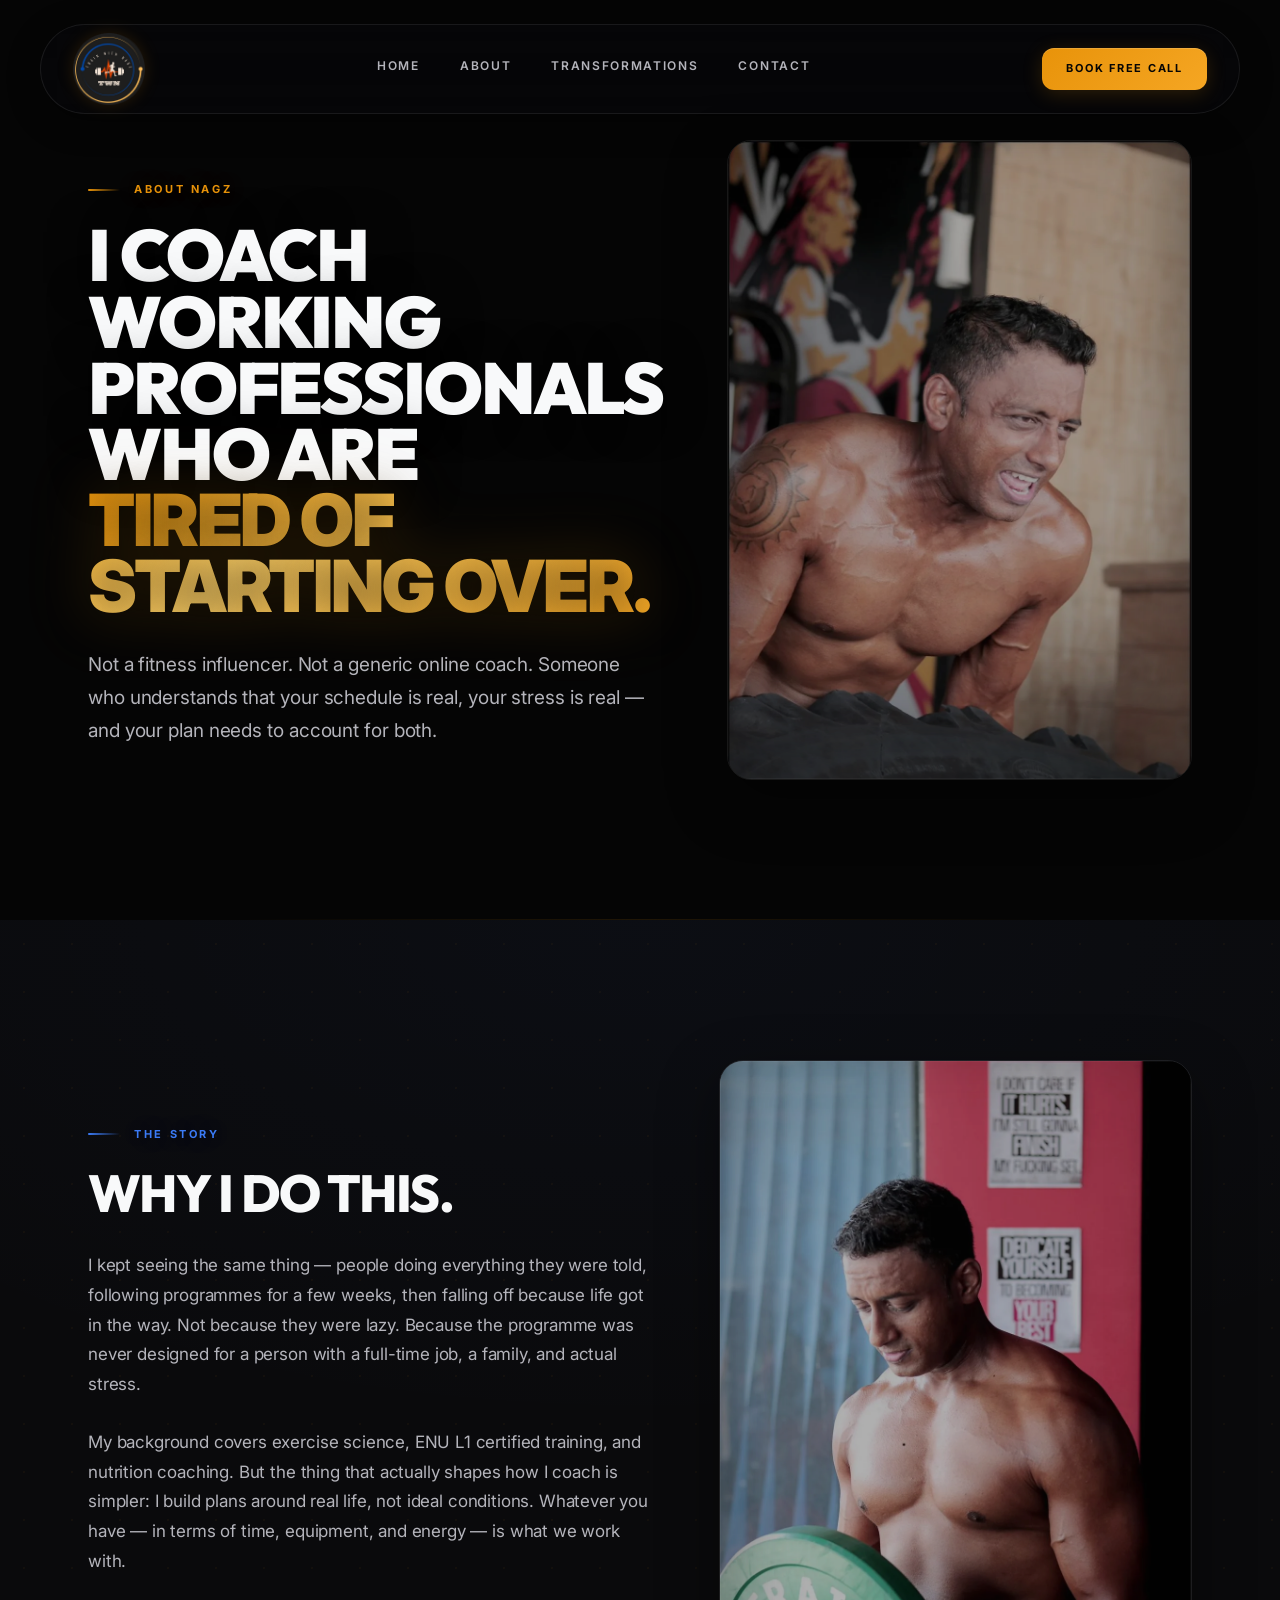
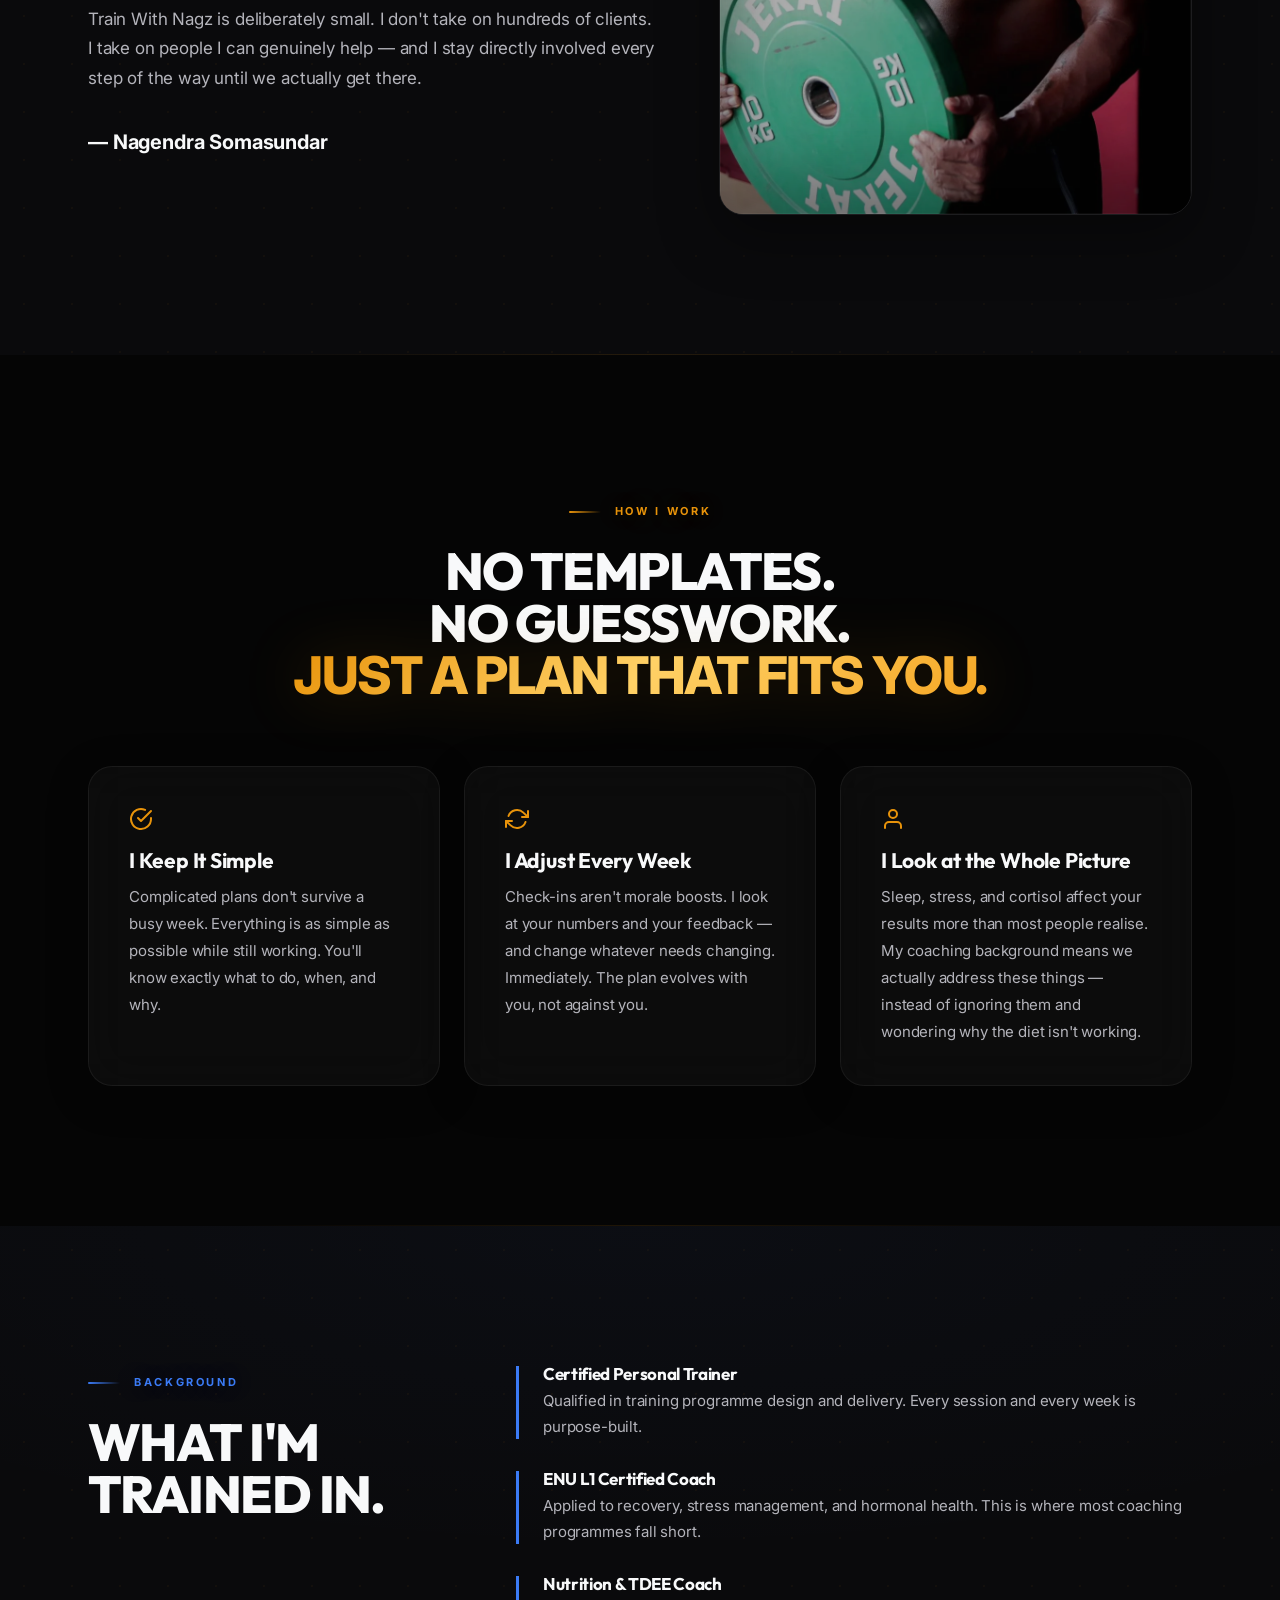
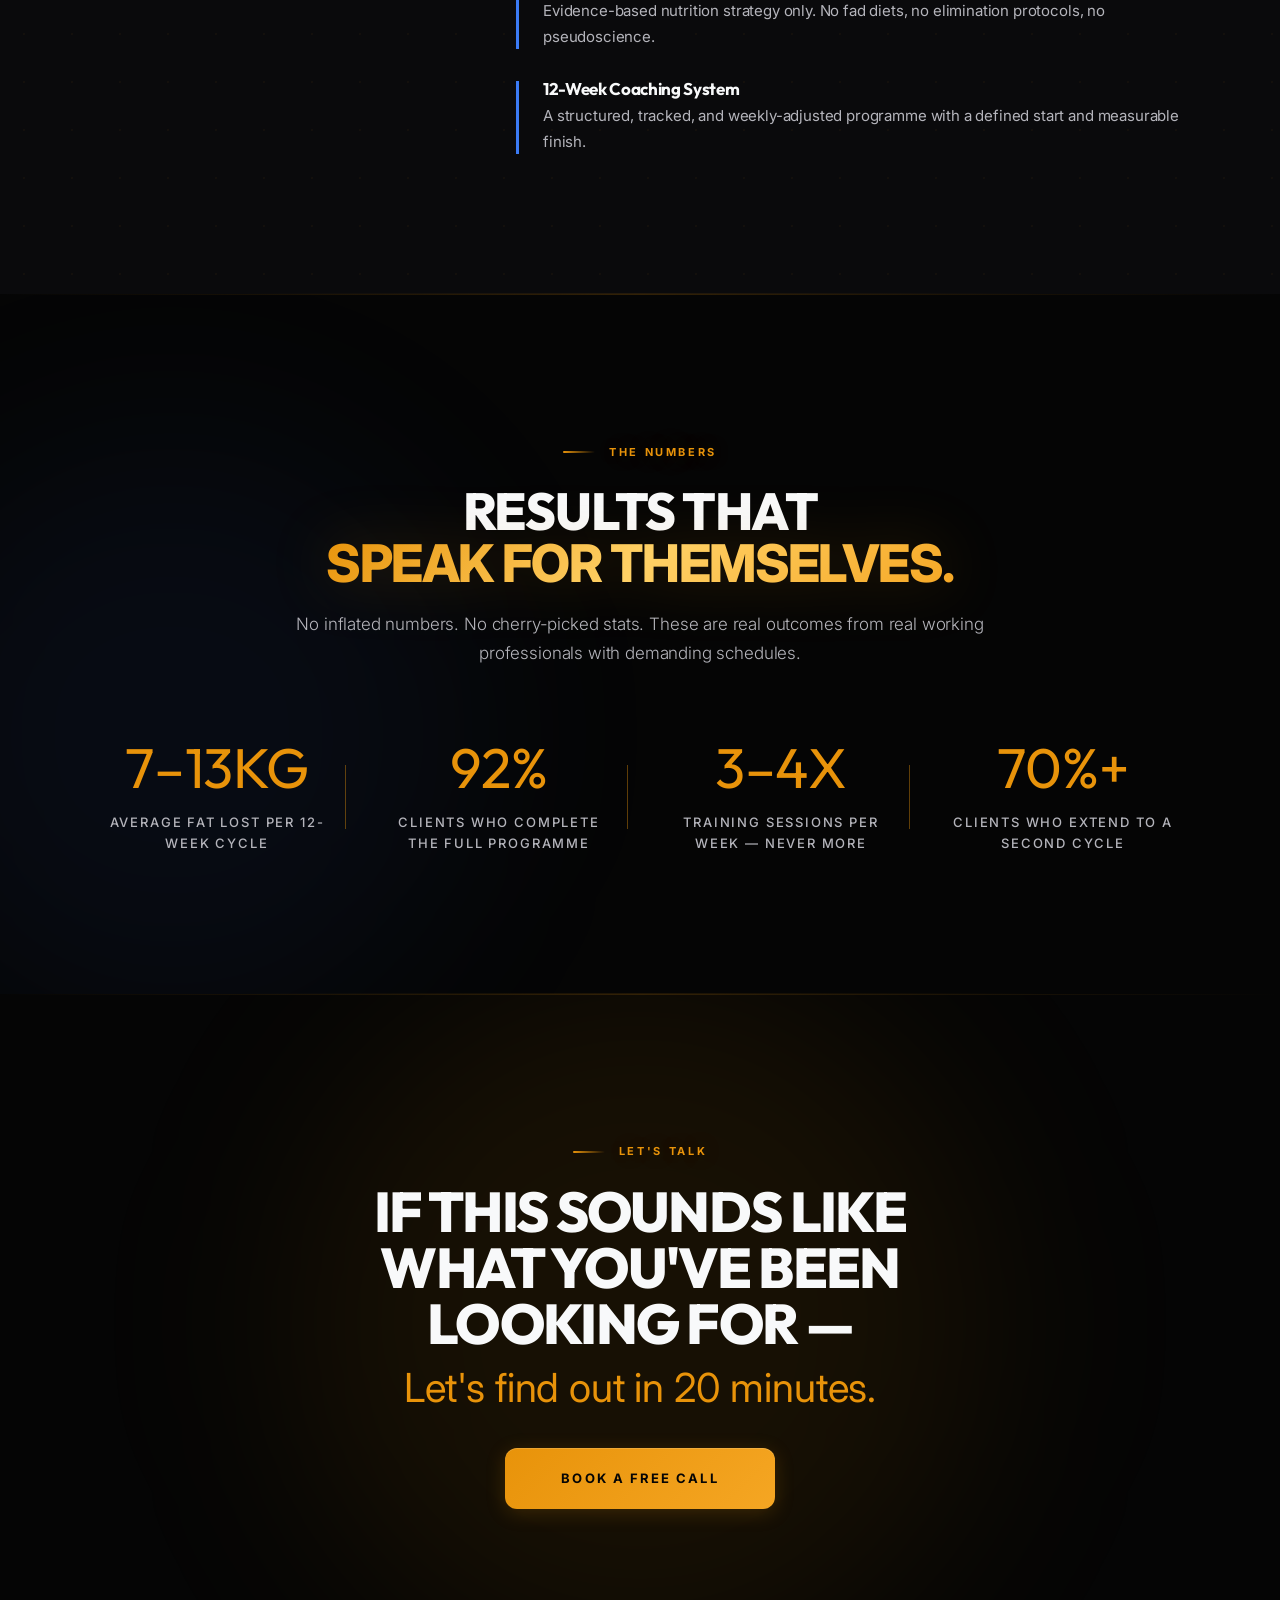
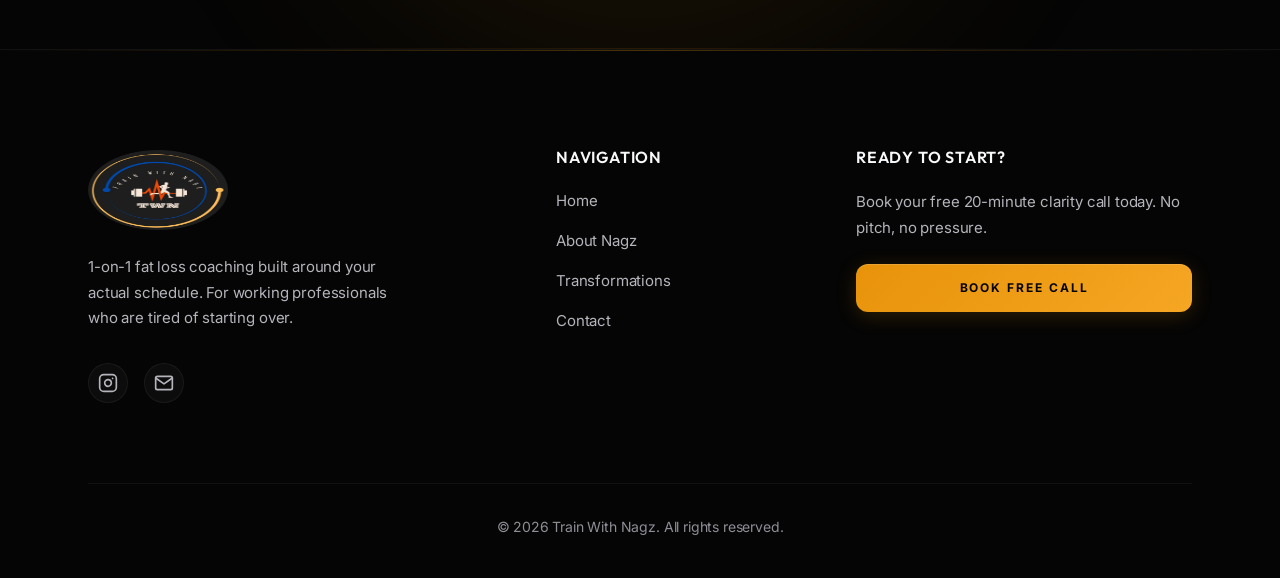
==== commit a5c9f0d1: "fix: mobile image stretching and footer layout" ====
--- a/about.html
+++ b/about.html
@@ -64,7 +64,7 @@
         </div>
         <div class="fade-up fade-up-d1">
           <div class="floating-img" style="height:640px">
-            <img src="images/nagz-about-hero.webp" alt="Nagz - Personal Trainer" width="900" height="1200" fetchpriority="high">
+            <img src="images/nagz-about-hero.webp" alt="Nagz - Personal Trainer" fetchpriority="high">
           </div>
         </div>
       </div>
@@ -80,7 +80,7 @@
               <h2 class="section-heading section-heading--dark" style="margin-top:24px">WHY I DO THIS.</h2>
             </div>
             <div class="floating-img show-on-mobile fade-up fade-up-d1" style="height:auto; margin-top:32px;">
-              <img src="images/nagz-weight-plate.webp" alt="Nagz training with weights" width="800" height="800" loading="lazy" style="width:100%;height:auto;object-fit:contain">
+              <img src="images/nagz-weight-plate.webp" alt="Nagz training with weights" loading="lazy" style="width:100%;height:auto;object-fit:contain">
             </div>
             <div style="margin-top:32px">
               <p class="fade-up" style="margin-bottom:28px;color:var(--fog);font-weight:400;font-size:17px;line-height:1.75">I kept seeing the same thing — people doing everything they were told, following programmes for a few weeks, then falling off because life got in the way. Not because they were lazy. Because the programme was never designed for a person with a full-time job, a family, and actual stress.</p>
@@ -91,7 +91,7 @@
           </div>
           <div class="fade-up fade-up-d2 hide-on-mobile">
             <div class="floating-img" style="height:auto">
-              <img src="images/nagz-weight-plate.webp" alt="Nagz training with weights" width="800" height="800" loading="lazy" style="width:100%;height:auto;object-fit:contain">
+              <img src="images/nagz-weight-plate.webp" alt="Nagz training with weights" loading="lazy" style="width:100%;height:auto;object-fit:contain">
             </div>
           </div>
         </div>
@@ -190,15 +190,6 @@
           <div class="stat fade-up fade-up-d3">
             <div class="stat__value">70%+</div>
             <p class="stat__label">Clients who extend to a second cycle</p>
-          </div>
-        </div>
-
-        <!-- Premium Quote -->
-        <div class="fade-up" style="margin-top:80px;max-width:800px;margin-left:auto;margin-right:auto">
-          <div class="quote-card">
-            <div class="quote-card__mark">"</div>
-            <p class="quote-card__text">The first time I actually finished a programme. Not because it was easy — because it was built around my life instead of against it. Every week Nagz adjusted the plan based on what was actually happening. That's coaching. Everything else I'd tried was just content.</p>
-            <p class="quote-card__author">Vikram, 42 — VP Engineering, Delhi</p>
           </div>
         </div>
       </div>
@@ -251,15 +242,7 @@
           </nav>
         </div>
 
-        <!-- Support -->
-        <div class="footer-premium__links-group">
-          <h4 class="footer-premium__heading">Support</h4>
-          <nav class="footer-premium__nav">
-            <a href="contact.html">FAQ</a>
-            <a href="#">Privacy Policy</a>
-            <a href="#">Terms of Service</a>
-          </nav>
-        </div>
+
 
         <!-- CTA -->
         <div class="footer-premium__cta">
--- a/css/styles.css
+++ b/css/styles.css
@@ -1,6 +1,6 @@
 /* ===== RESET ===== */
 *,*::before,*::after{box-sizing:border-box;margin:0;padding:0}
-img,svg{display:block;max-width:100%}
+img,svg{display:block;max-width:100%;height:auto}
 a{text-decoration:none;color:inherit}
 ul{list-style:none}
 button{cursor:pointer;border:none;background:none;font:inherit}
@@ -464,7 +464,7 @@
 
   /* Hero grid stacking */
   .hero-grid{gap:32px}
-  .floating-img{height:auto!important;max-height:400px}
+  .floating-img{height:400px!important}
 
   /* Check-list mobile */
   .check-list__item{font-size:14px}
@@ -573,7 +573,7 @@
 
 .footer-premium__grid{display:grid;grid-template-columns:1fr;gap:64px;margin-bottom:80px}
 @media(min-width:768px){.footer-premium__grid{grid-template-columns:1fr 1fr;gap:48px}}
-@media(min-width:1024px){.footer-premium__grid{grid-template-columns:2fr 1fr 1fr 1.5fr;gap:48px}}
+@media(min-width:1024px){.footer-premium__grid{grid-template-columns:2.5fr 1.5fr 2fr;gap:48px}}
 
 .footer-premium__logo-img{height:80px;display:block;margin-bottom:24px}
 .footer-premium__desc{font-family:var(--font-body);font-size:15px;color:var(--fog);line-height:1.7;max-width:320px;margin-bottom:32px}
--- a/css/styles.css
+++ b/css/styles.css
@@ -1,6 +1,6 @@
 /* ===== RESET ===== */
 *,*::before,*::after{box-sizing:border-box;margin:0;padding:0}
-img,svg{display:block;max-width:100%}
+img,svg{display:block;max-width:100%;height:auto}
 a{text-decoration:none;color:inherit}
 ul{list-style:none}
 button{cursor:pointer;border:none;background:none;font:inherit}
@@ -464,7 +464,7 @@
 
   /* Hero grid stacking */
   .hero-grid{gap:32px}
-  .floating-img{height:auto!important;max-height:400px}
+  .floating-img{height:400px!important}
 
   /* Check-list mobile */
   .check-list__item{font-size:14px}
@@ -573,7 +573,7 @@
 
 .footer-premium__grid{display:grid;grid-template-columns:1fr;gap:64px;margin-bottom:80px}
 @media(min-width:768px){.footer-premium__grid{grid-template-columns:1fr 1fr;gap:48px}}
-@media(min-width:1024px){.footer-premium__grid{grid-template-columns:2fr 1fr 1fr 1.5fr;gap:48px}}
+@media(min-width:1024px){.footer-premium__grid{grid-template-columns:2.5fr 1.5fr 2fr;gap:48px}}
 
 .footer-premium__logo-img{height:80px;display:block;margin-bottom:24px}
 .footer-premium__desc{font-family:var(--font-body);font-size:15px;color:var(--fog);line-height:1.7;max-width:320px;margin-bottom:32px}
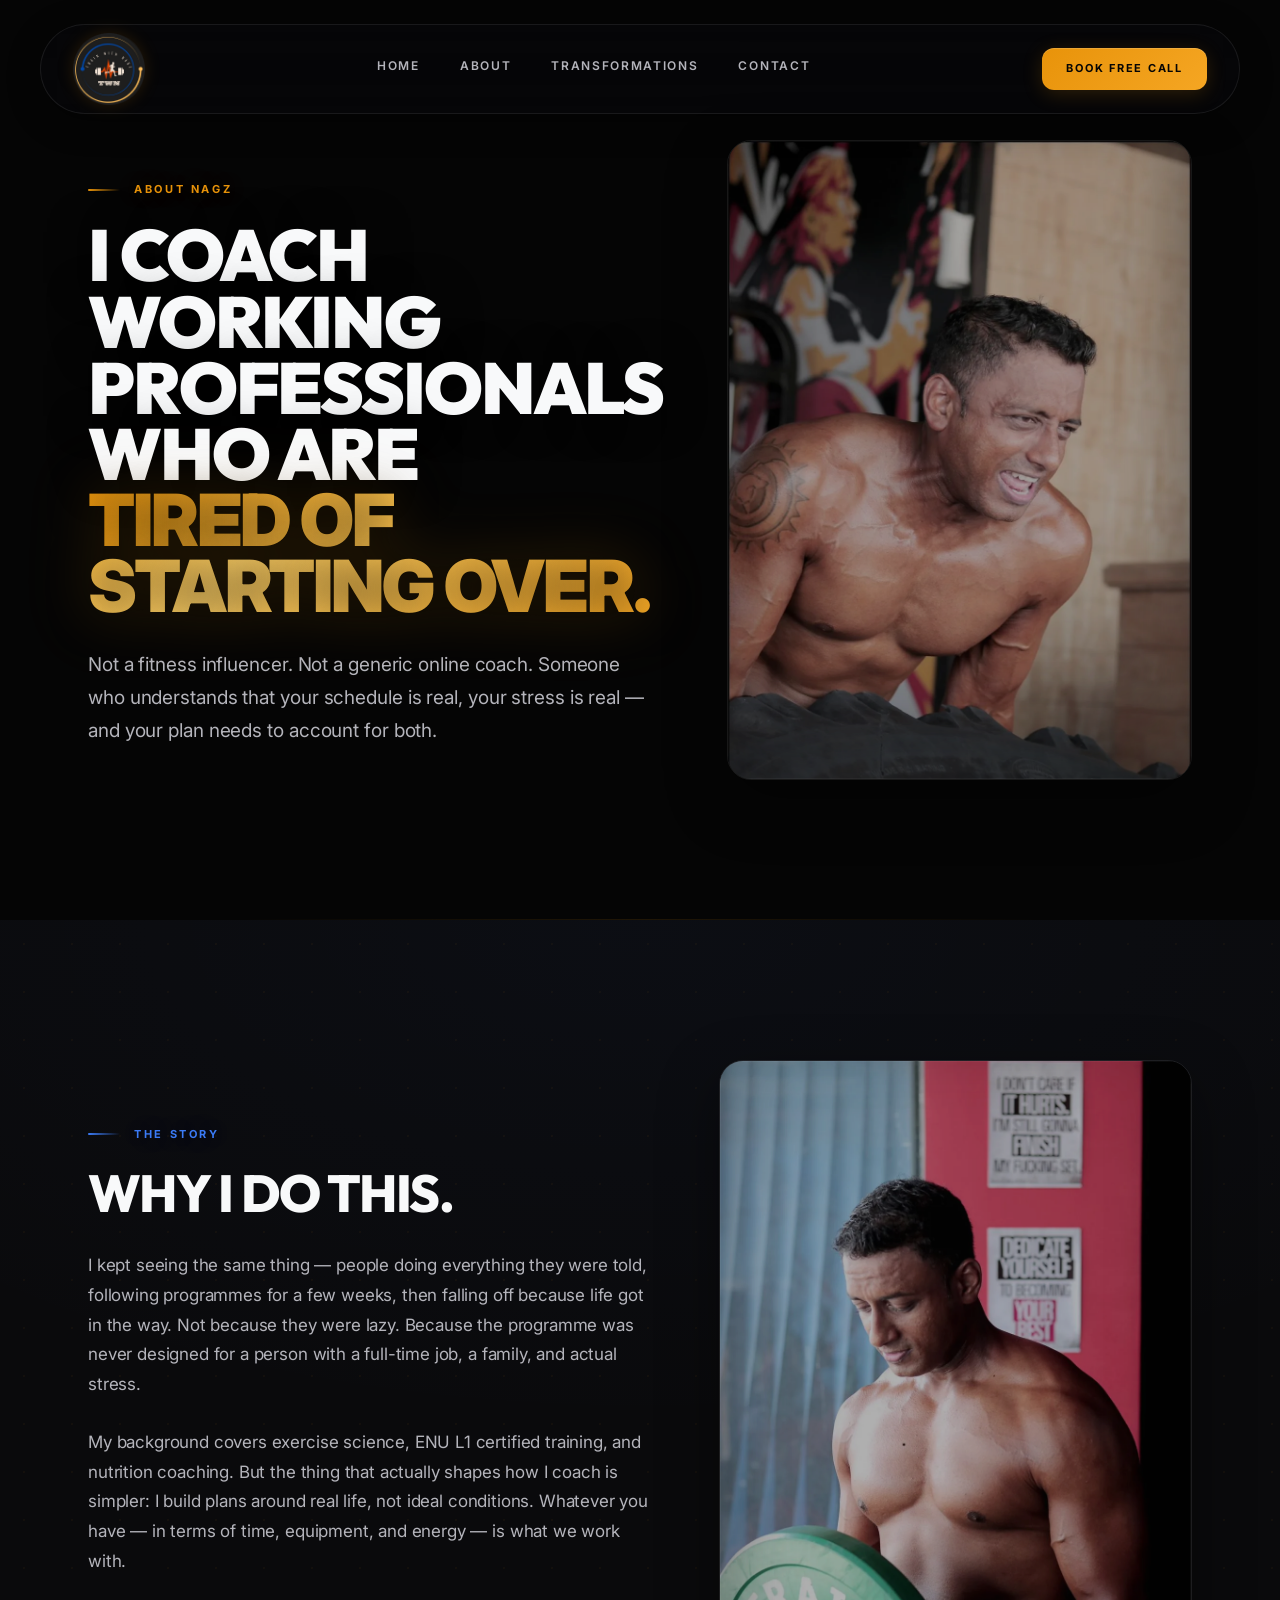
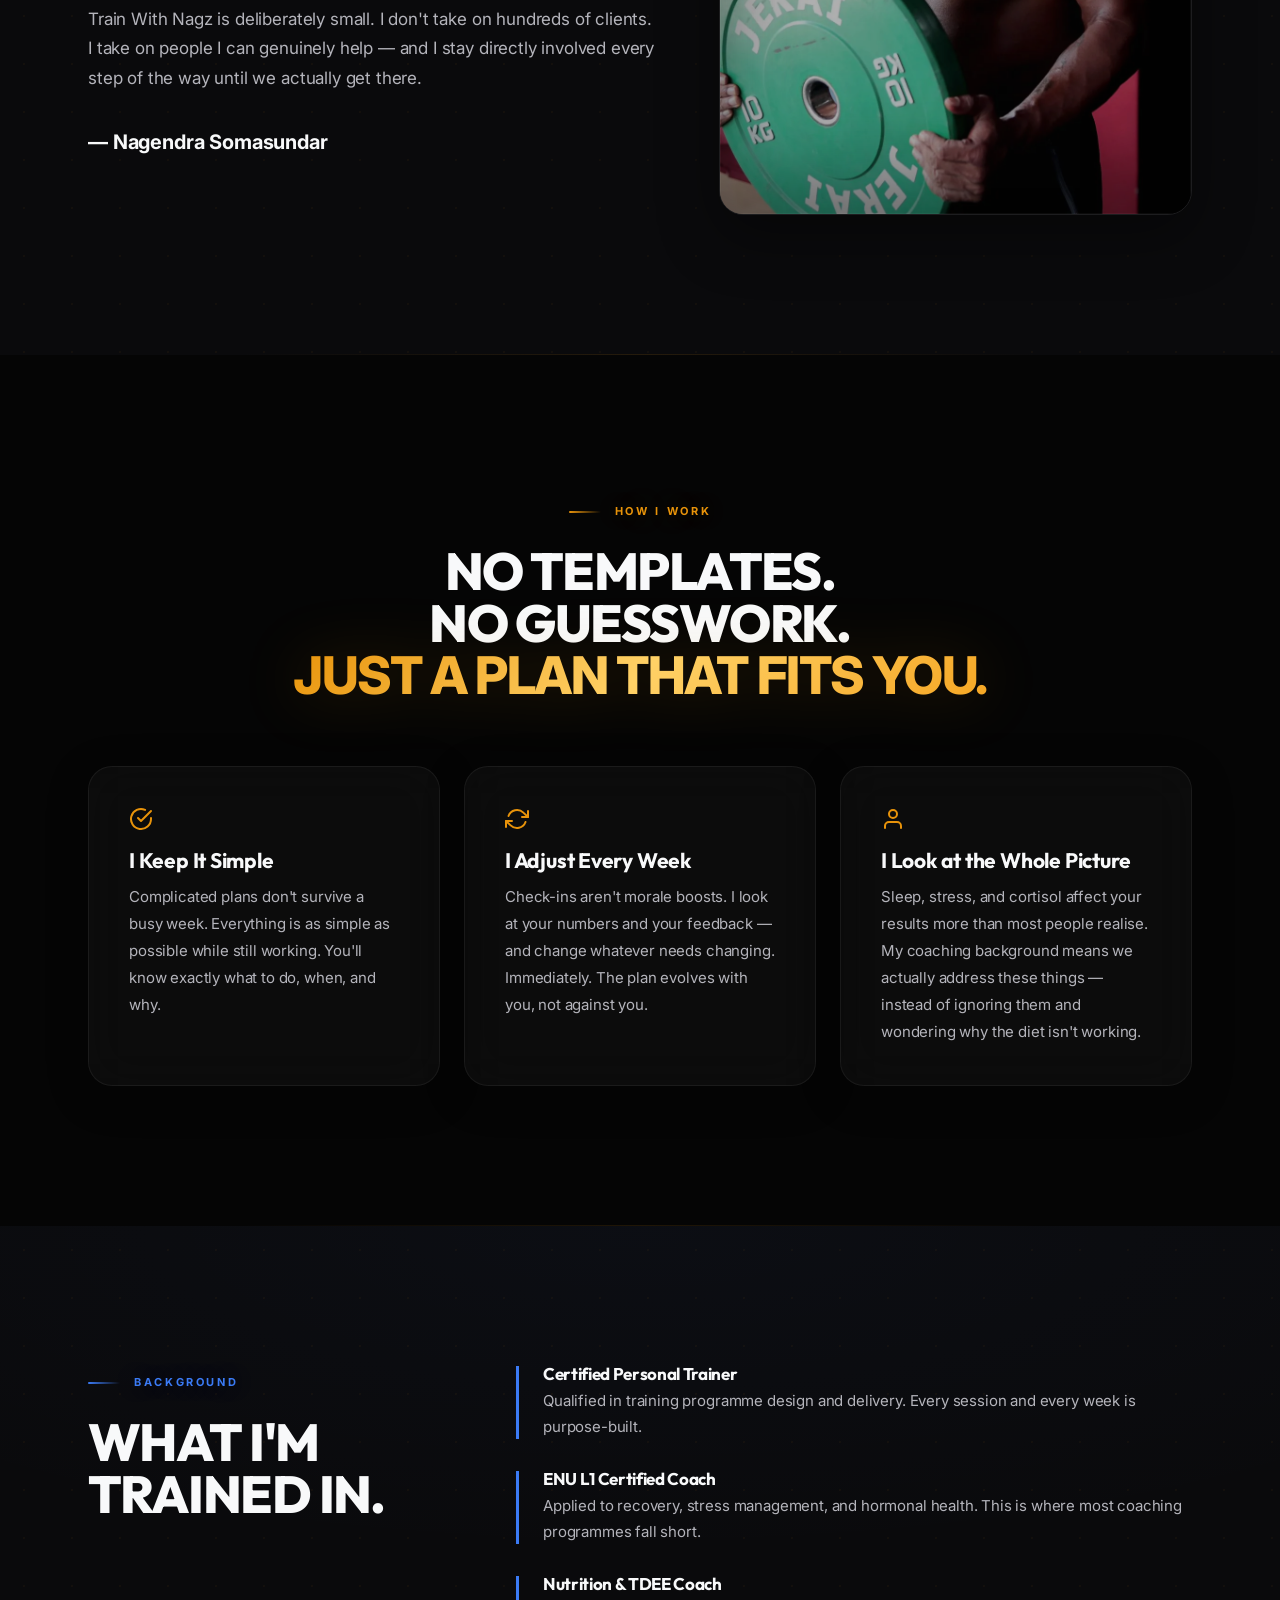
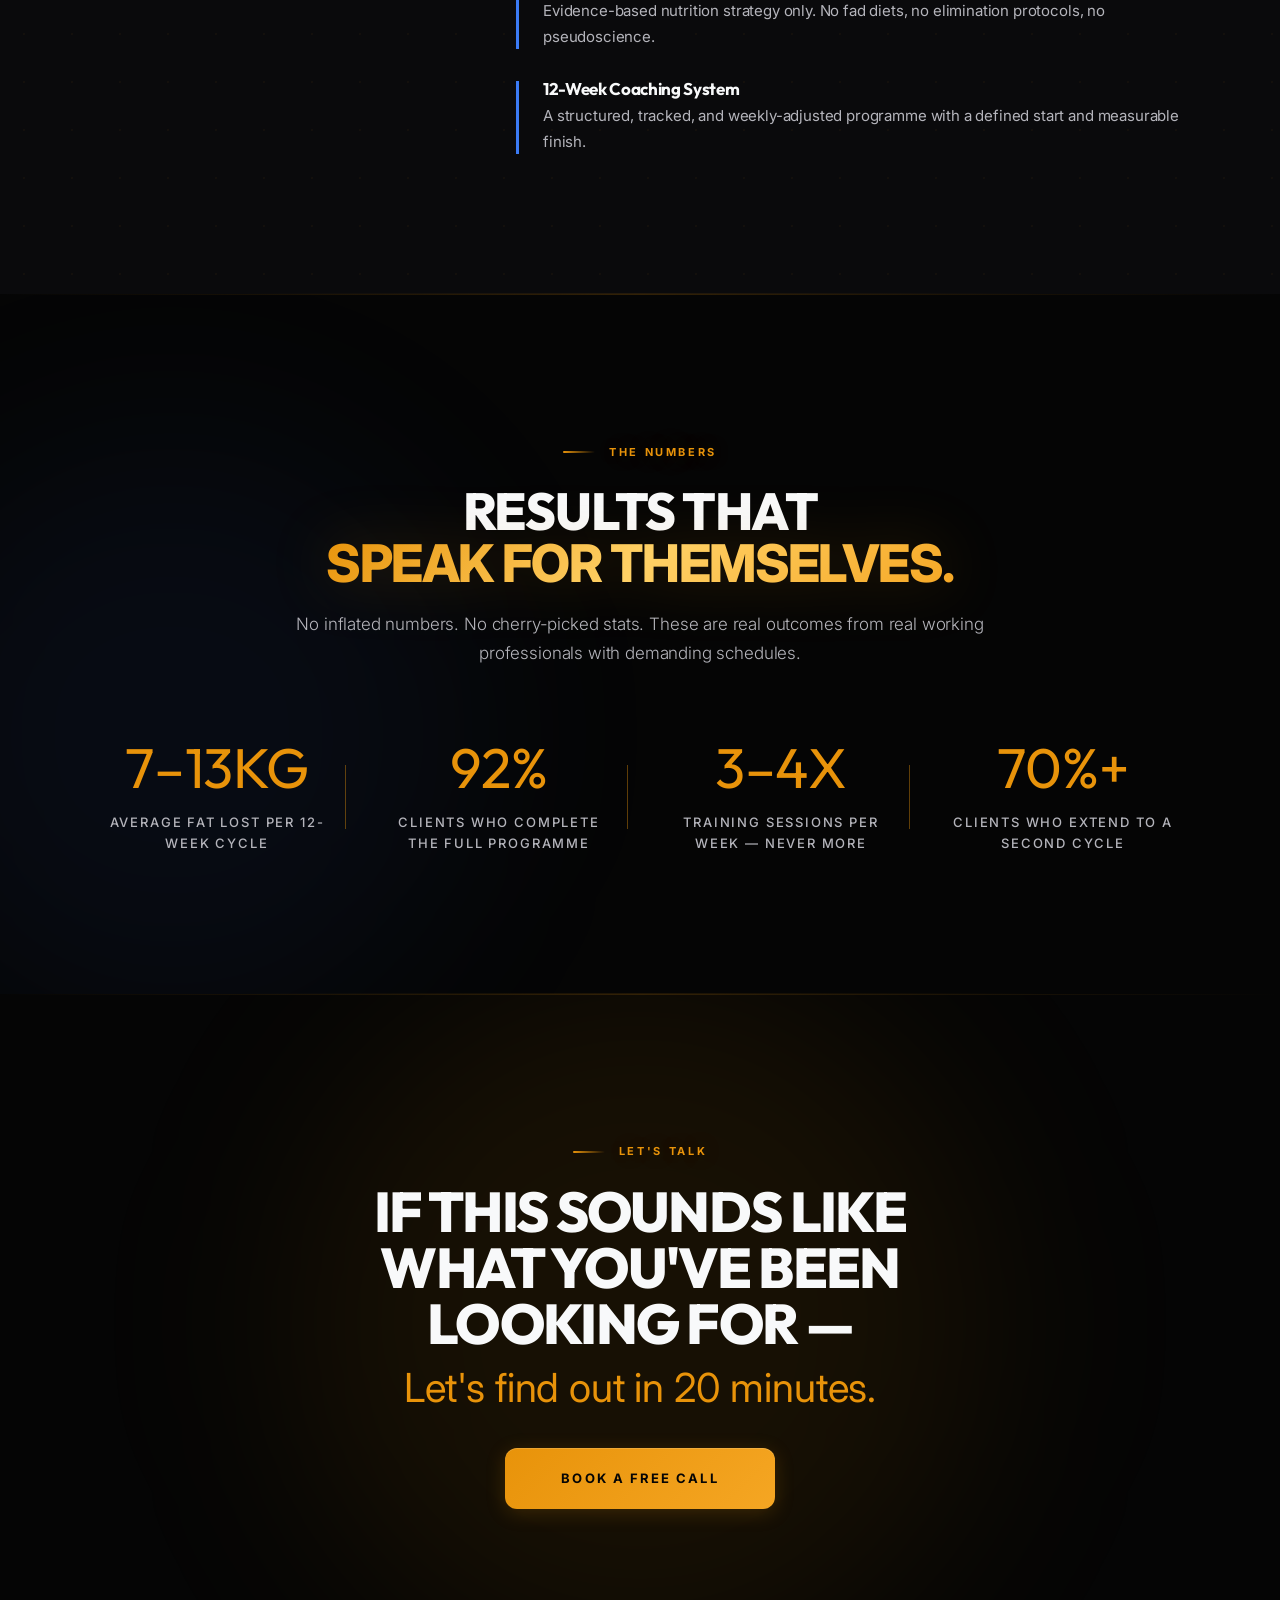
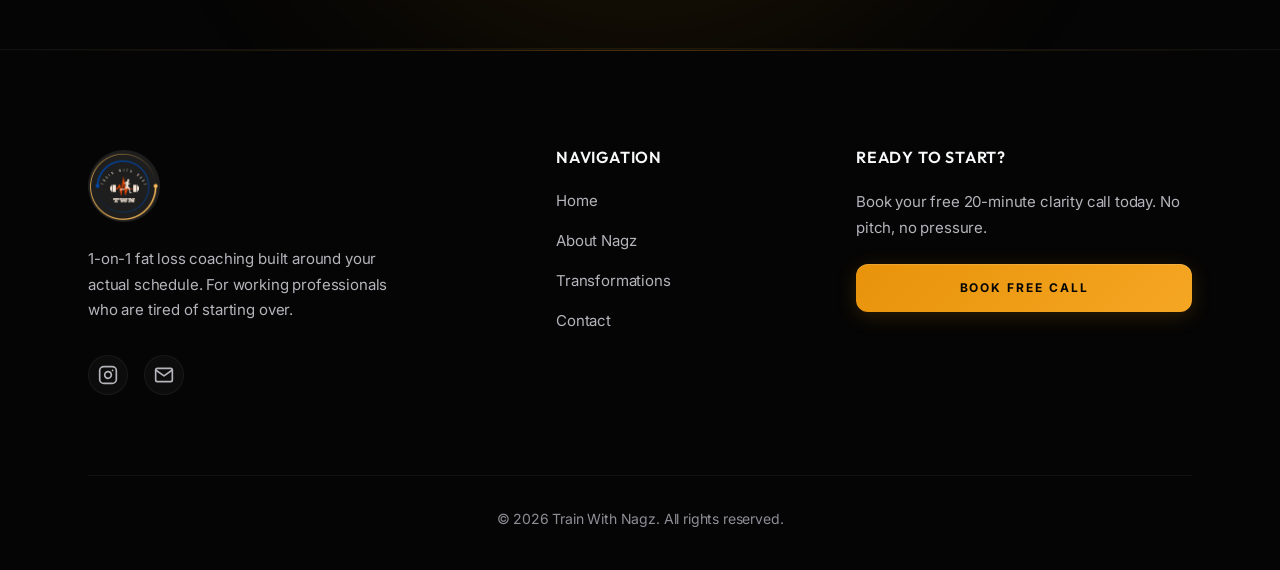
==== commit c5452c89: "fix: remove hardcoded logo dimensions from all footers for full-size display" ====
--- a/about.html
+++ b/about.html
@@ -219,7 +219,7 @@
       <div class="footer-premium__grid">
         <!-- Brand -->
         <div class="footer-premium__brand">
-          <a href="index.html" class="footer-premium__logo"><img src="images/twn-logo.webp" alt="Train With Nagz" class="footer-premium__logo-img" width="140" height="42" loading="lazy"></a>
+          <a href="index.html" class="footer-premium__logo"><img src="images/twn-logo.webp" alt="Train With Nagz" class="footer-premium__logo-img" loading="lazy"></a>
           <p class="footer-premium__desc">1-on-1 fat loss coaching built around your actual schedule. For working professionals who are tired of starting over.</p>
           <div class="footer-premium__socials">
             <a href="https://instagram.com/trainwithnagz" target="_blank" rel="noopener noreferrer" class="footer-premium__social-icon" aria-label="Instagram">
--- a/css/styles.css
+++ b/css/styles.css
@@ -455,7 +455,7 @@
   /* Footer mobile */
   .footer-premium{padding:64px 0 32px}
   .footer-premium__grid{gap:40px;margin-bottom:48px}
-  .footer-premium__logo-img{height:60px}
+
 
   /* Navbar mobile */
   .navbar{top:12px;width:calc(100% - 24px)}
@@ -464,7 +464,7 @@
 
   /* Hero grid stacking */
   .hero-grid{gap:32px}
-  .floating-img{height:400px!important}
+  .floating-img{height:560px!important}
 
   /* Check-list mobile */
   .check-list__item{font-size:14px}
@@ -575,7 +575,7 @@
 @media(min-width:768px){.footer-premium__grid{grid-template-columns:1fr 1fr;gap:48px}}
 @media(min-width:1024px){.footer-premium__grid{grid-template-columns:2.5fr 1.5fr 2fr;gap:48px}}
 
-.footer-premium__logo-img{height:80px;display:block;margin-bottom:24px}
+.footer-premium__logo-img{height:72px;width:auto;display:block;margin-bottom:24px;object-fit:contain}
 .footer-premium__desc{font-family:var(--font-body);font-size:15px;color:var(--fog);line-height:1.7;max-width:320px;margin-bottom:32px}
 
 .footer-premium__socials{display:flex;gap:16px}
@@ -590,13 +590,22 @@
 .footer-premium__cta-text{font-family:var(--font-body);font-size:15px;color:var(--fog);line-height:1.7;margin-bottom:24px}
 
 @media(max-width:767px){
-  .footer-premium__grid { text-align: center; justify-items: center; }
-  .footer-premium__logo-img { margin-left: auto; margin-right: auto; }
-  .footer-premium__desc { margin-left: auto; margin-right: auto; }
-  .footer-premium__socials { justify-content: center; }
-  .footer-premium__nav { align-items: center; }
-  .footer-premium__nav a { margin-left: auto; margin-right: auto; }
+  .footer-premium__grid { text-align: center; justify-items: center; gap: 48px; }
+  .footer-premium__brand, .footer-premium__links-group, .footer-premium__cta { 
+    display: flex; 
+    flex-direction: column; 
+    align-items: center; 
+    width: 100%;
+    text-align: center;
+  }
+  .footer-premium__logo-img { height: 64px; width: auto; margin: 0 auto 24px; }
+  .footer-premium__desc { margin: 0 auto 32px; }
+  .footer-premium__socials { justify-content: center; width: 100%; }
+  .footer-premium__heading { text-align: center; width: 100%; }
+  .footer-premium__nav { align-items: center; width: 100%; }
+  .footer-premium__nav a { margin: 0 auto; }
   .footer-premium__cta { text-align: center; }
+  .footer-premium__cta-text { margin: 0 auto 24px; }
 }
 
 .footer-premium__bottom{display:flex;flex-direction:column;align-items:center;justify-content:center;padding-top:32px;border-top:1px solid rgba(255,255,255,.05);gap:16px;text-align:center}
--- a/css/styles.css
+++ b/css/styles.css
@@ -455,7 +455,7 @@
   /* Footer mobile */
   .footer-premium{padding:64px 0 32px}
   .footer-premium__grid{gap:40px;margin-bottom:48px}
-  .footer-premium__logo-img{height:60px}
+
 
   /* Navbar mobile */
   .navbar{top:12px;width:calc(100% - 24px)}
@@ -464,7 +464,7 @@
 
   /* Hero grid stacking */
   .hero-grid{gap:32px}
-  .floating-img{height:400px!important}
+  .floating-img{height:560px!important}
 
   /* Check-list mobile */
   .check-list__item{font-size:14px}
@@ -575,7 +575,7 @@
 @media(min-width:768px){.footer-premium__grid{grid-template-columns:1fr 1fr;gap:48px}}
 @media(min-width:1024px){.footer-premium__grid{grid-template-columns:2.5fr 1.5fr 2fr;gap:48px}}
 
-.footer-premium__logo-img{height:80px;display:block;margin-bottom:24px}
+.footer-premium__logo-img{height:72px;width:auto;display:block;margin-bottom:24px;object-fit:contain}
 .footer-premium__desc{font-family:var(--font-body);font-size:15px;color:var(--fog);line-height:1.7;max-width:320px;margin-bottom:32px}
 
 .footer-premium__socials{display:flex;gap:16px}
@@ -590,13 +590,22 @@
 .footer-premium__cta-text{font-family:var(--font-body);font-size:15px;color:var(--fog);line-height:1.7;margin-bottom:24px}
 
 @media(max-width:767px){
-  .footer-premium__grid { text-align: center; justify-items: center; }
-  .footer-premium__logo-img { margin-left: auto; margin-right: auto; }
-  .footer-premium__desc { margin-left: auto; margin-right: auto; }
-  .footer-premium__socials { justify-content: center; }
-  .footer-premium__nav { align-items: center; }
-  .footer-premium__nav a { margin-left: auto; margin-right: auto; }
+  .footer-premium__grid { text-align: center; justify-items: center; gap: 48px; }
+  .footer-premium__brand, .footer-premium__links-group, .footer-premium__cta { 
+    display: flex; 
+    flex-direction: column; 
+    align-items: center; 
+    width: 100%;
+    text-align: center;
+  }
+  .footer-premium__logo-img { height: 64px; width: auto; margin: 0 auto 24px; }
+  .footer-premium__desc { margin: 0 auto 32px; }
+  .footer-premium__socials { justify-content: center; width: 100%; }
+  .footer-premium__heading { text-align: center; width: 100%; }
+  .footer-premium__nav { align-items: center; width: 100%; }
+  .footer-premium__nav a { margin: 0 auto; }
   .footer-premium__cta { text-align: center; }
+  .footer-premium__cta-text { margin: 0 auto 24px; }
 }
 
 .footer-premium__bottom{display:flex;flex-direction:column;align-items:center;justify-content:center;padding-top:32px;border-top:1px solid rgba(255,255,255,.05);gap:16px;text-align:center}
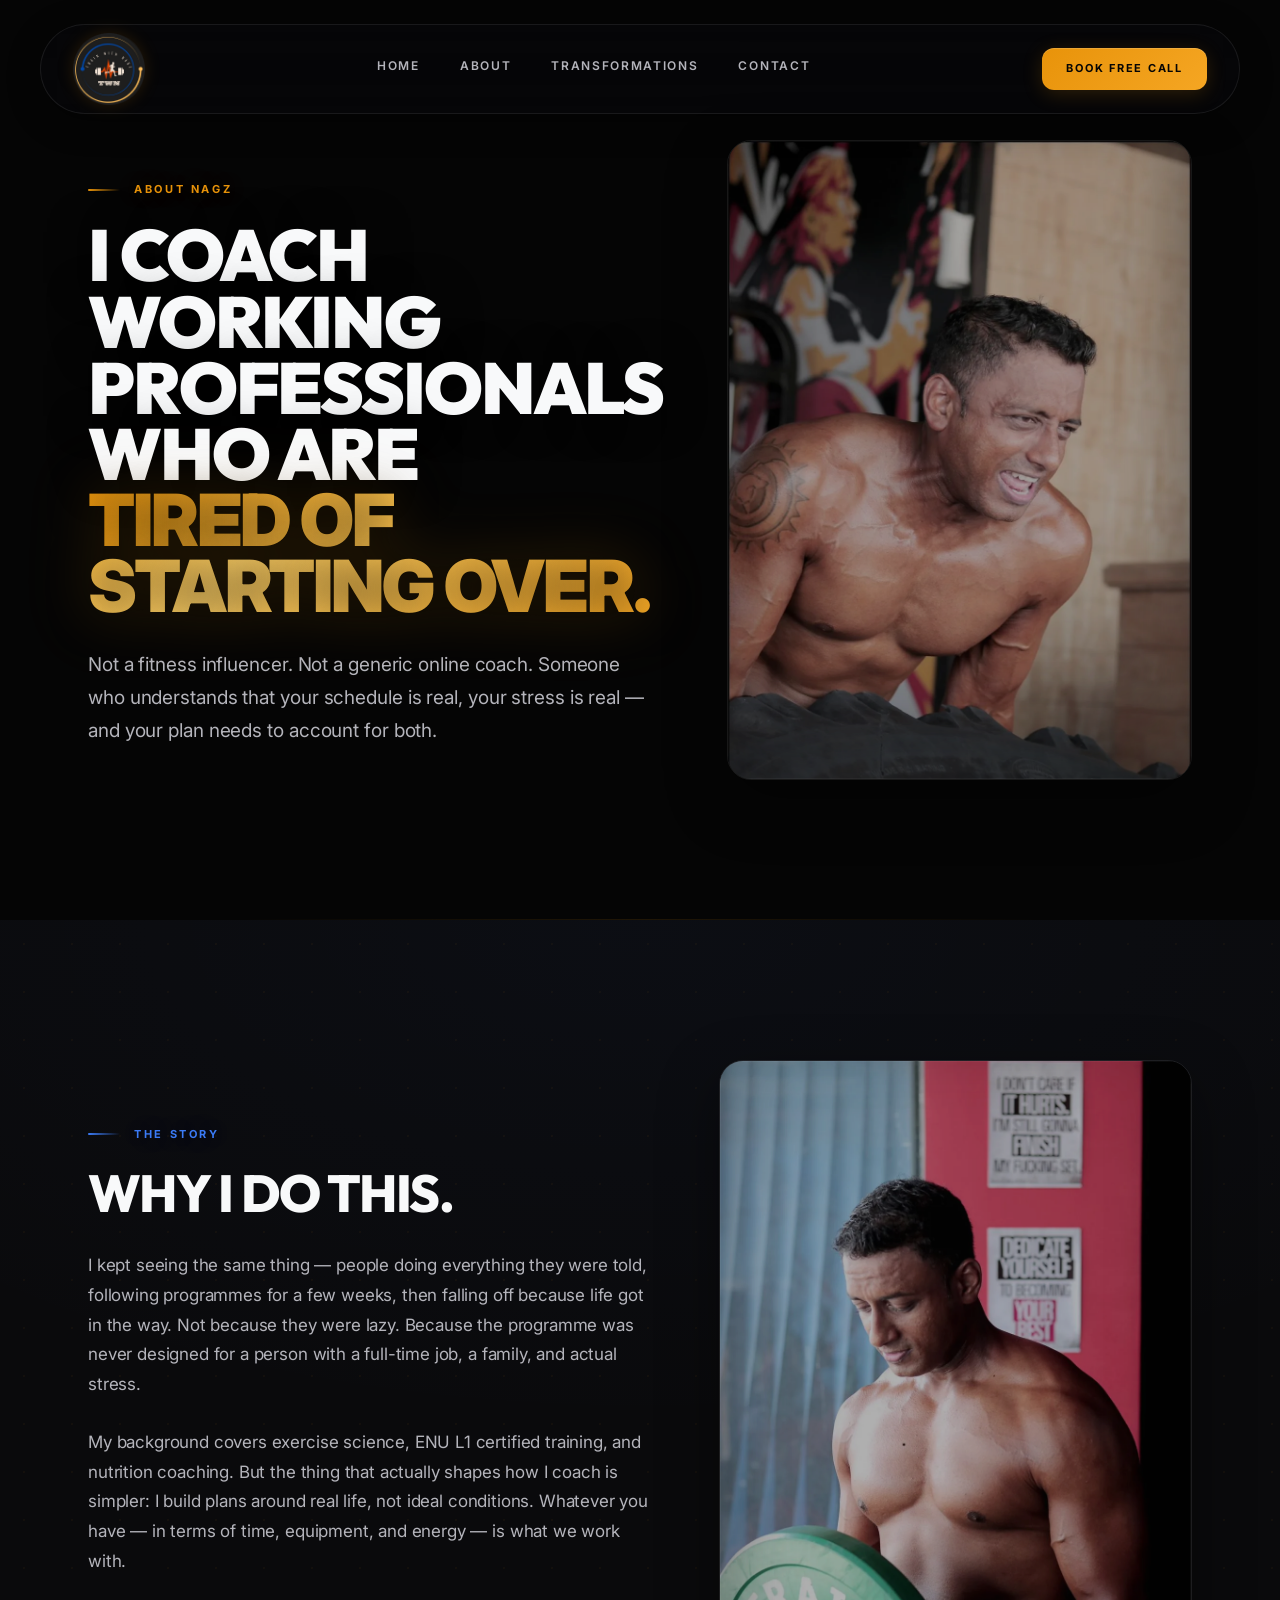
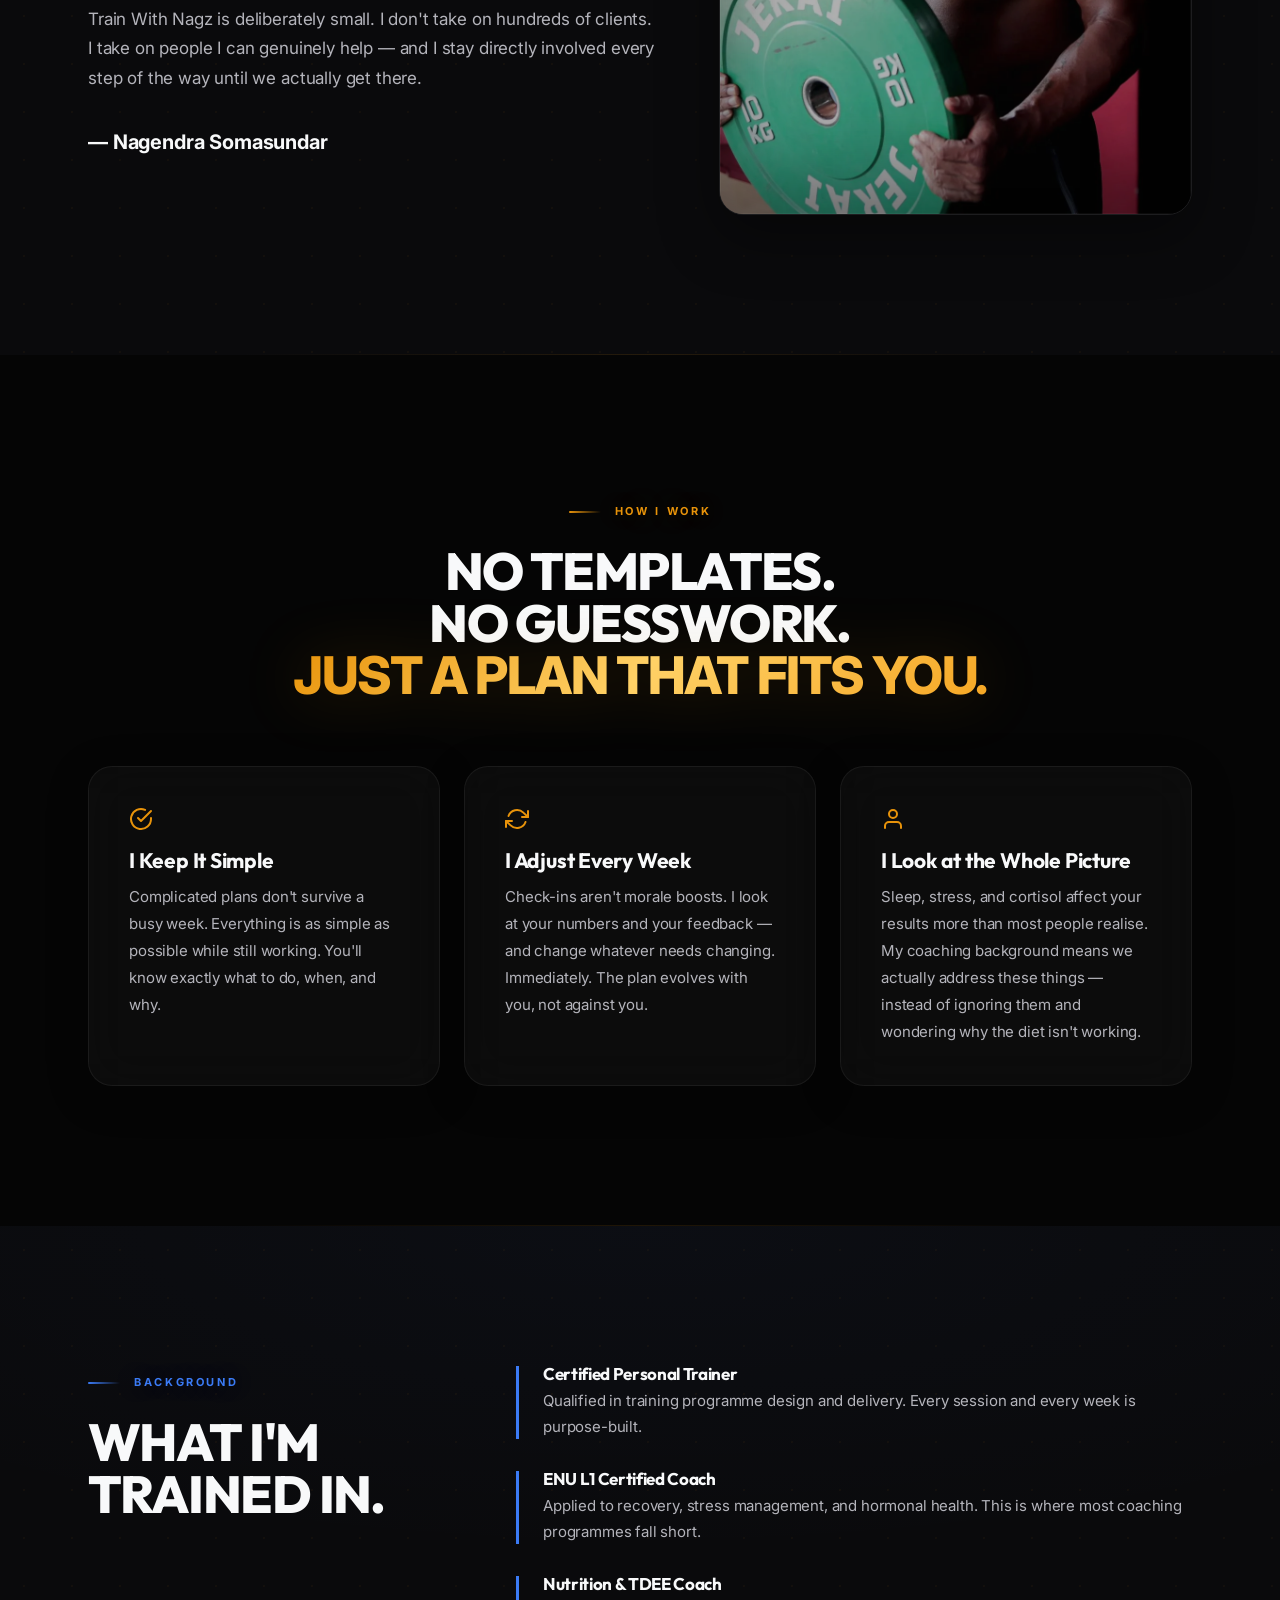
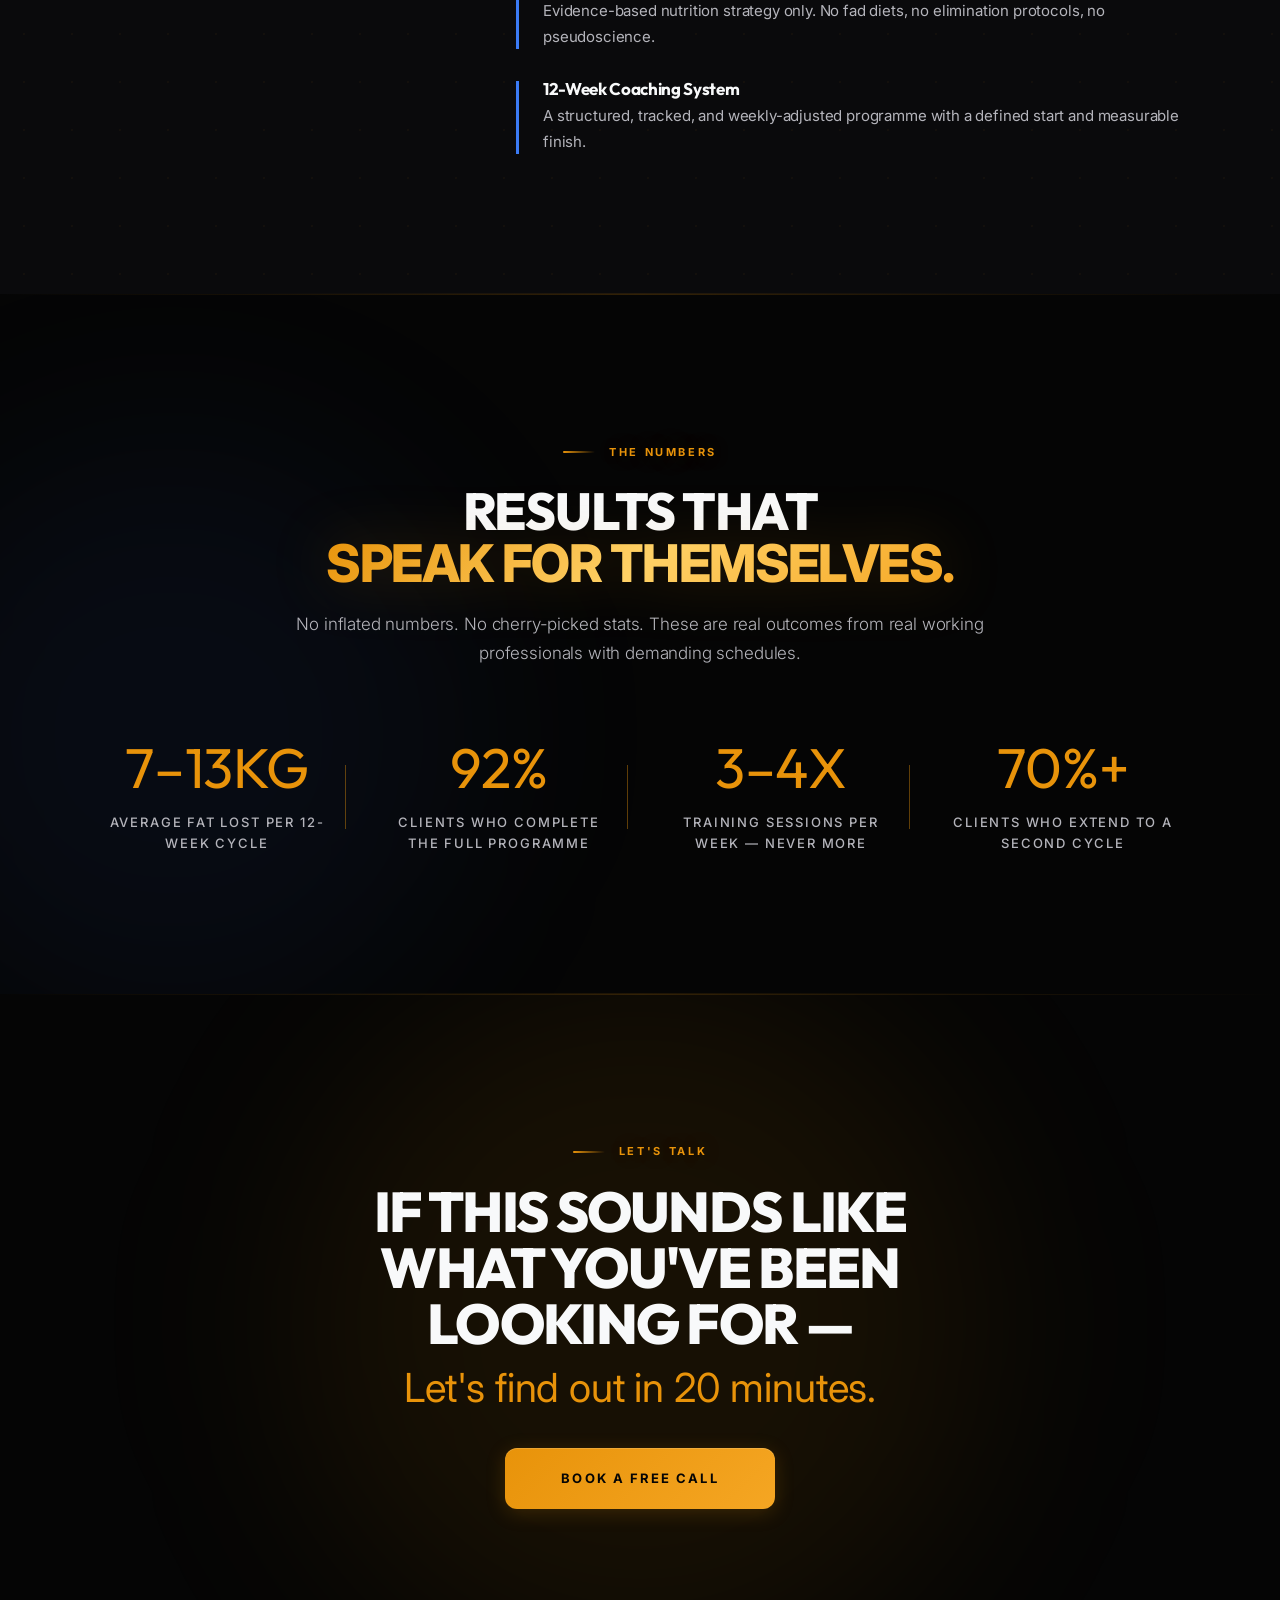
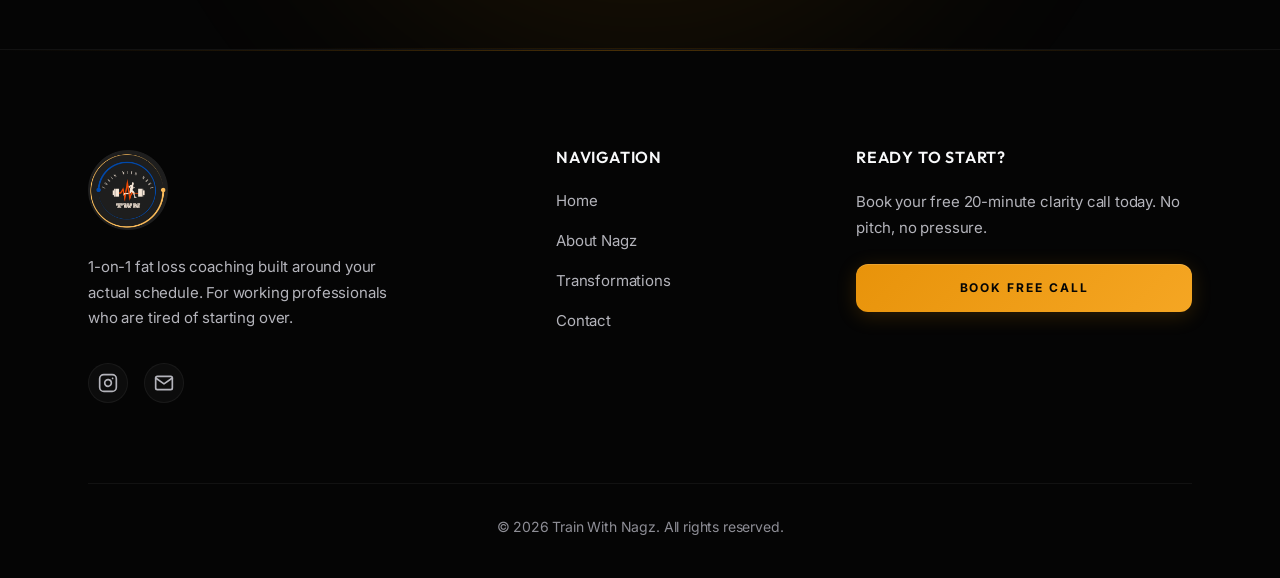
==== commit c50b6572: "Install and configure Vercel Web Analytics Implemented Vercel Web Analytics for the nagz-website pro" ====
--- a/about.html
+++ b/about.html
@@ -27,6 +27,12 @@
   <link rel="preload" href="css/styles.css" as="style">
   <link rel="stylesheet" href="css/styles.css">
   <link rel="preload" href="images/nagz-about-hero.webp" as="image">
+  
+  <!-- Vercel Web Analytics -->
+  <script>
+    window.va = window.va || function () { (window.vaq = window.vaq || []).push(arguments); };
+  </script>
+  <script defer src="/_vercel/insights/script.js"></script>
 </head>
 <body>
   <!-- NAVBAR -->
--- a/css/styles.css
+++ b/css/styles.css
@@ -575,7 +575,7 @@
 @media(min-width:768px){.footer-premium__grid{grid-template-columns:1fr 1fr;gap:48px}}
 @media(min-width:1024px){.footer-premium__grid{grid-template-columns:2.5fr 1.5fr 2fr;gap:48px}}
 
-.footer-premium__logo-img{height:72px;width:auto;display:block;margin-bottom:24px;object-fit:contain}
+.footer-premium__logo-img{height:80px;width:auto;display:block;margin-bottom:24px;object-fit:contain}
 .footer-premium__desc{font-family:var(--font-body);font-size:15px;color:var(--fog);line-height:1.7;max-width:320px;margin-bottom:32px}
 
 .footer-premium__socials{display:flex;gap:16px}
@@ -590,22 +590,13 @@
 .footer-premium__cta-text{font-family:var(--font-body);font-size:15px;color:var(--fog);line-height:1.7;margin-bottom:24px}
 
 @media(max-width:767px){
-  .footer-premium__grid { text-align: center; justify-items: center; gap: 48px; }
-  .footer-premium__brand, .footer-premium__links-group, .footer-premium__cta { 
-    display: flex; 
-    flex-direction: column; 
-    align-items: center; 
-    width: 100%;
-    text-align: center;
-  }
-  .footer-premium__logo-img { height: 64px; width: auto; margin: 0 auto 24px; }
-  .footer-premium__desc { margin: 0 auto 32px; }
-  .footer-premium__socials { justify-content: center; width: 100%; }
-  .footer-premium__heading { text-align: center; width: 100%; }
-  .footer-premium__nav { align-items: center; width: 100%; }
-  .footer-premium__nav a { margin: 0 auto; }
-  .footer-premium__cta { text-align: center; }
-  .footer-premium__cta-text { margin: 0 auto 24px; }
+  .footer-premium__grid{text-align:center;justify-items:center}
+  .footer-premium__logo-img{margin-left:auto;margin-right:auto}
+  .footer-premium__desc{margin-left:auto;margin-right:auto}
+  .footer-premium__socials{justify-content:center}
+  .footer-premium__nav{align-items:center}
+  .footer-premium__nav a{margin-left:auto;margin-right:auto}
+  .footer-premium__cta{text-align:center}
 }
 
 .footer-premium__bottom{display:flex;flex-direction:column;align-items:center;justify-content:center;padding-top:32px;border-top:1px solid rgba(255,255,255,.05);gap:16px;text-align:center}
--- a/css/styles.css
+++ b/css/styles.css
@@ -575,7 +575,7 @@
 @media(min-width:768px){.footer-premium__grid{grid-template-columns:1fr 1fr;gap:48px}}
 @media(min-width:1024px){.footer-premium__grid{grid-template-columns:2.5fr 1.5fr 2fr;gap:48px}}
 
-.footer-premium__logo-img{height:72px;width:auto;display:block;margin-bottom:24px;object-fit:contain}
+.footer-premium__logo-img{height:80px;width:auto;display:block;margin-bottom:24px;object-fit:contain}
 .footer-premium__desc{font-family:var(--font-body);font-size:15px;color:var(--fog);line-height:1.7;max-width:320px;margin-bottom:32px}
 
 .footer-premium__socials{display:flex;gap:16px}
@@ -590,22 +590,13 @@
 .footer-premium__cta-text{font-family:var(--font-body);font-size:15px;color:var(--fog);line-height:1.7;margin-bottom:24px}
 
 @media(max-width:767px){
-  .footer-premium__grid { text-align: center; justify-items: center; gap: 48px; }
-  .footer-premium__brand, .footer-premium__links-group, .footer-premium__cta { 
-    display: flex; 
-    flex-direction: column; 
-    align-items: center; 
-    width: 100%;
-    text-align: center;
-  }
-  .footer-premium__logo-img { height: 64px; width: auto; margin: 0 auto 24px; }
-  .footer-premium__desc { margin: 0 auto 32px; }
-  .footer-premium__socials { justify-content: center; width: 100%; }
-  .footer-premium__heading { text-align: center; width: 100%; }
-  .footer-premium__nav { align-items: center; width: 100%; }
-  .footer-premium__nav a { margin: 0 auto; }
-  .footer-premium__cta { text-align: center; }
-  .footer-premium__cta-text { margin: 0 auto 24px; }
+  .footer-premium__grid{text-align:center;justify-items:center}
+  .footer-premium__logo-img{margin-left:auto;margin-right:auto}
+  .footer-premium__desc{margin-left:auto;margin-right:auto}
+  .footer-premium__socials{justify-content:center}
+  .footer-premium__nav{align-items:center}
+  .footer-premium__nav a{margin-left:auto;margin-right:auto}
+  .footer-premium__cta{text-align:center}
 }
 
 .footer-premium__bottom{display:flex;flex-direction:column;align-items:center;justify-content:center;padding-top:32px;border-top:1px solid rgba(255,255,255,.05);gap:16px;text-align:center}
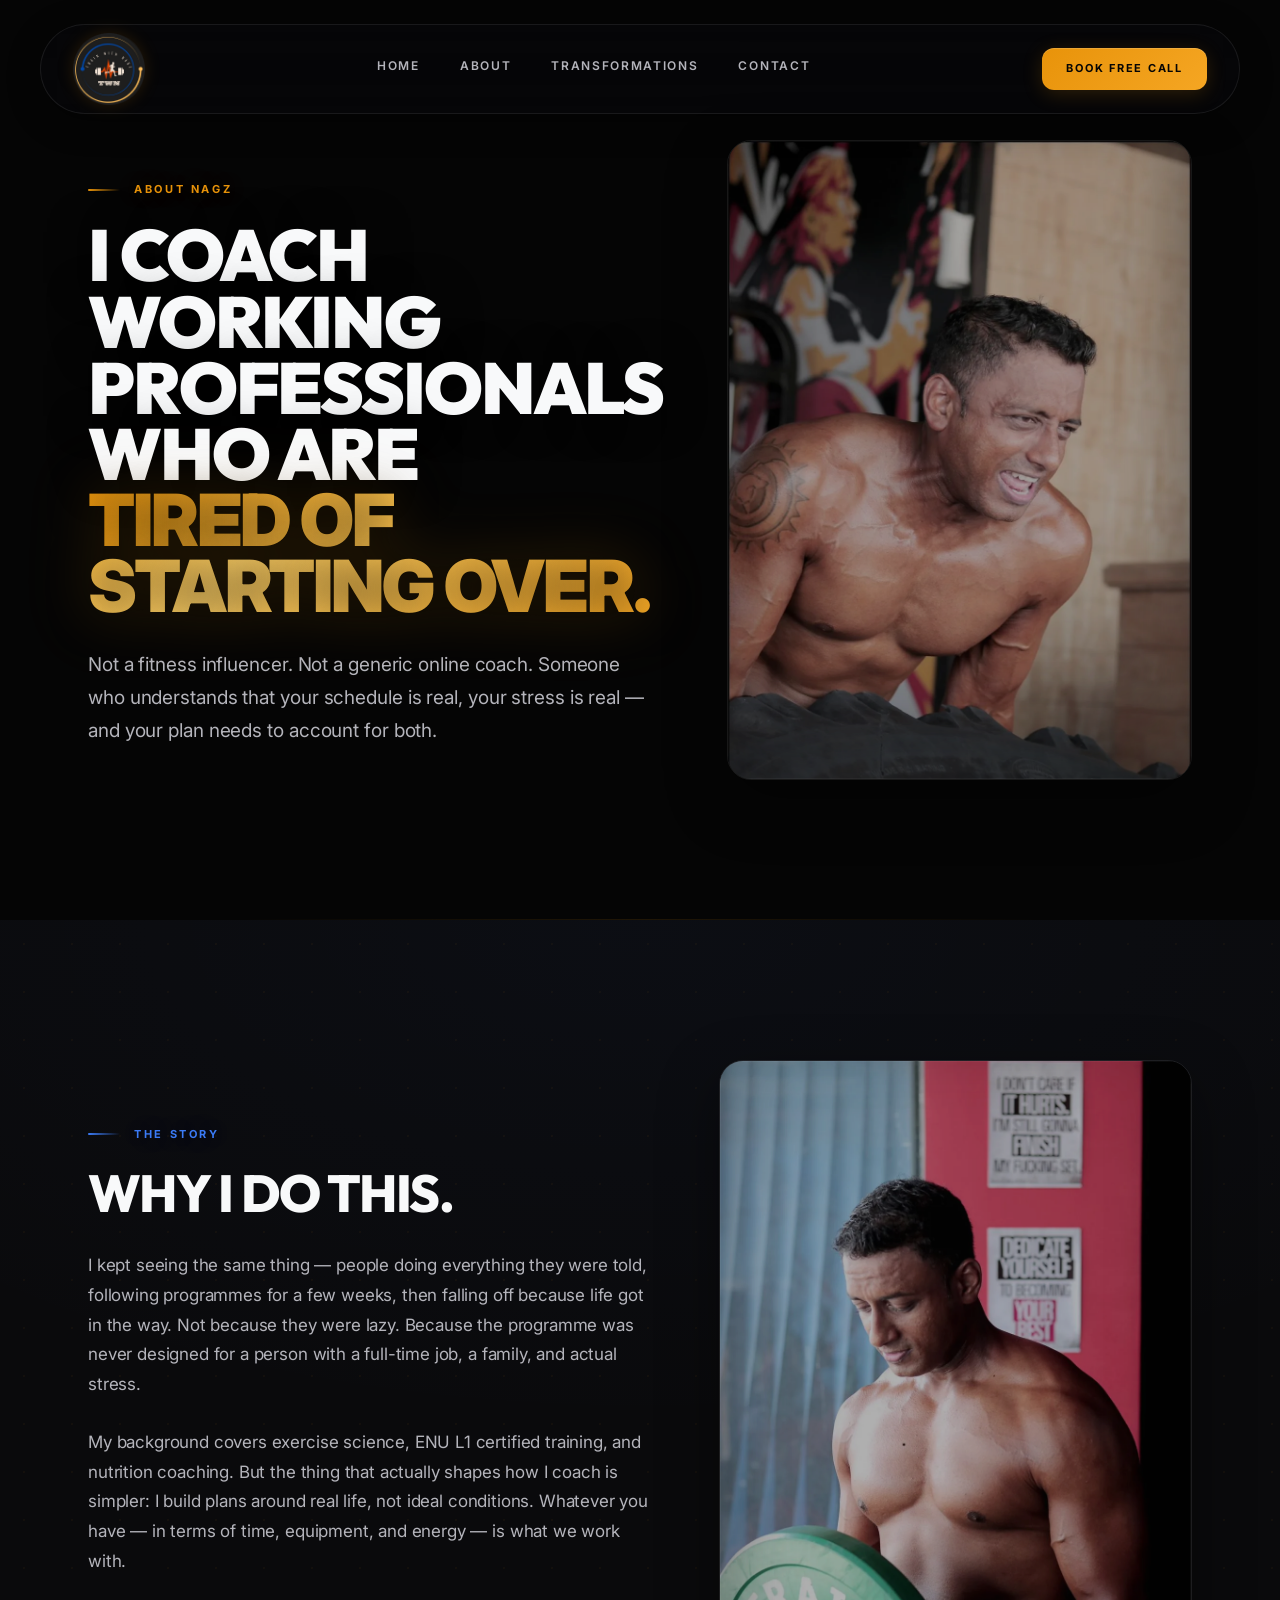
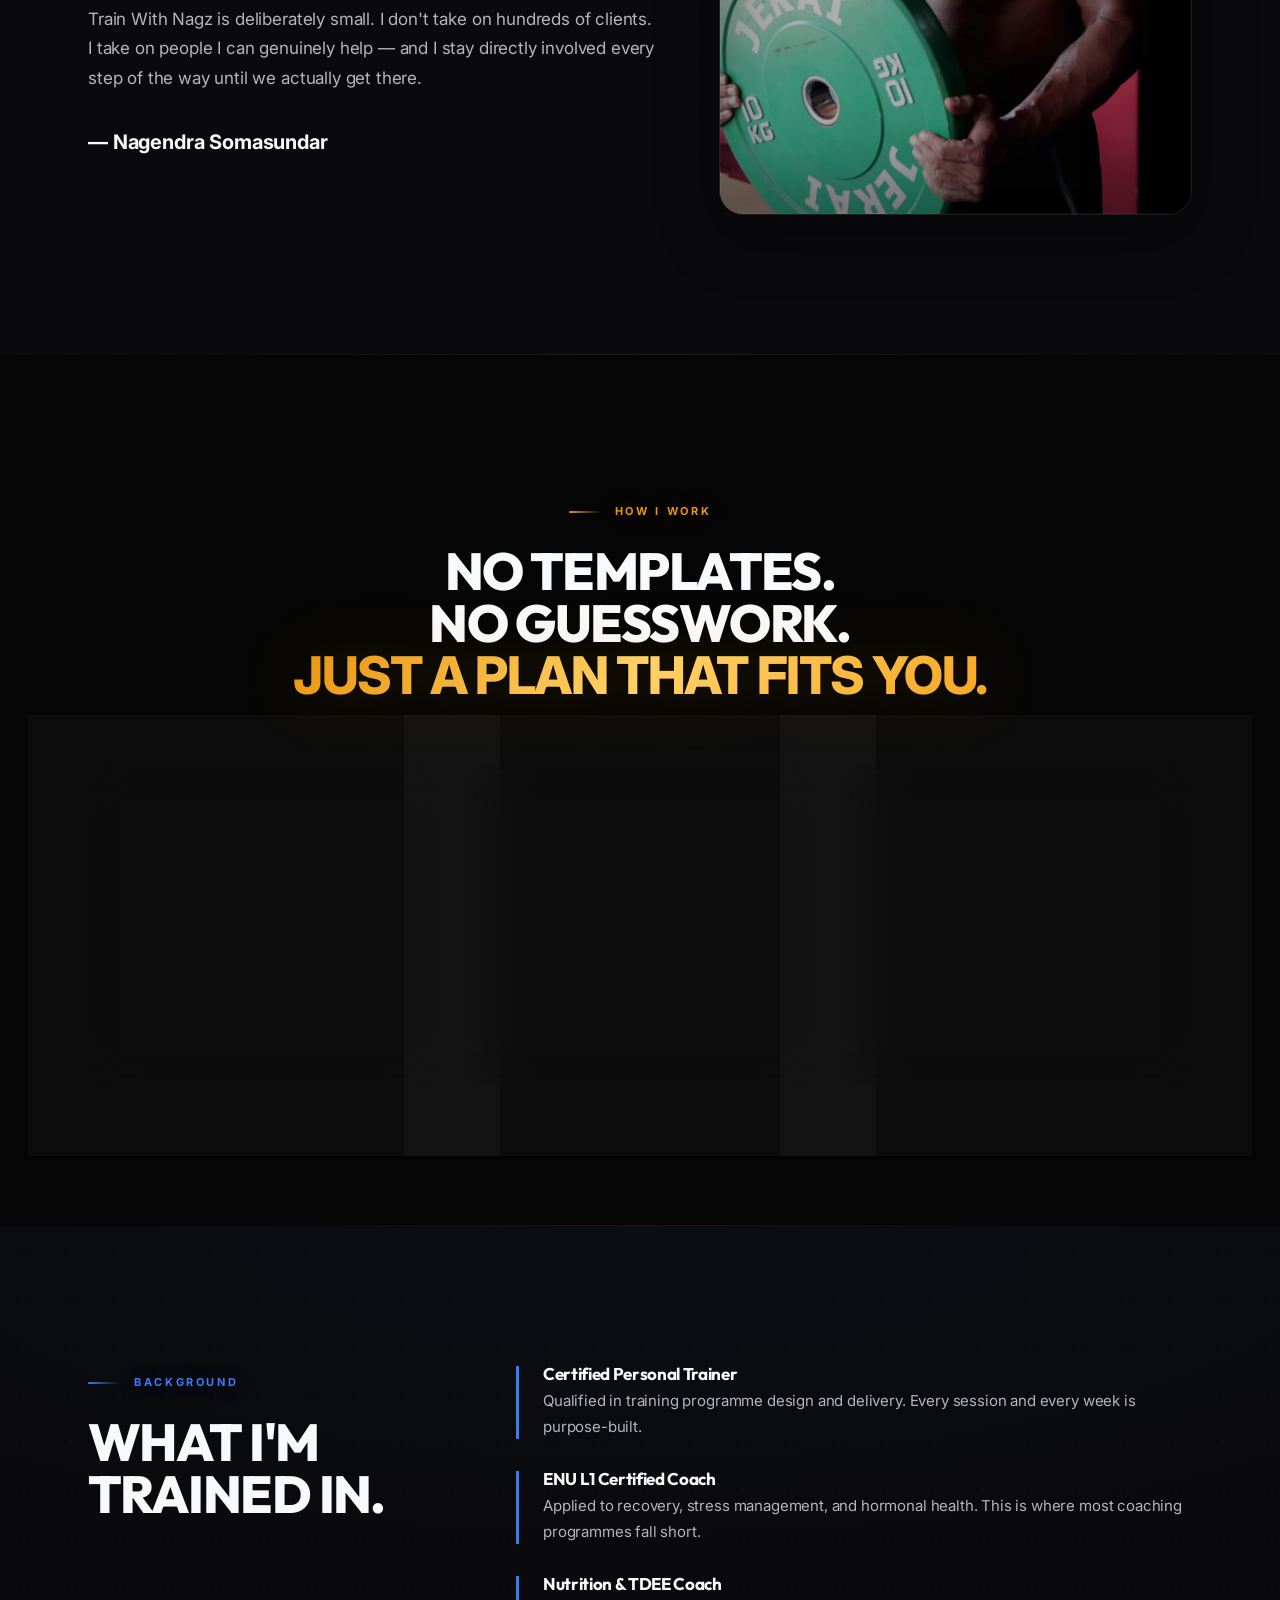
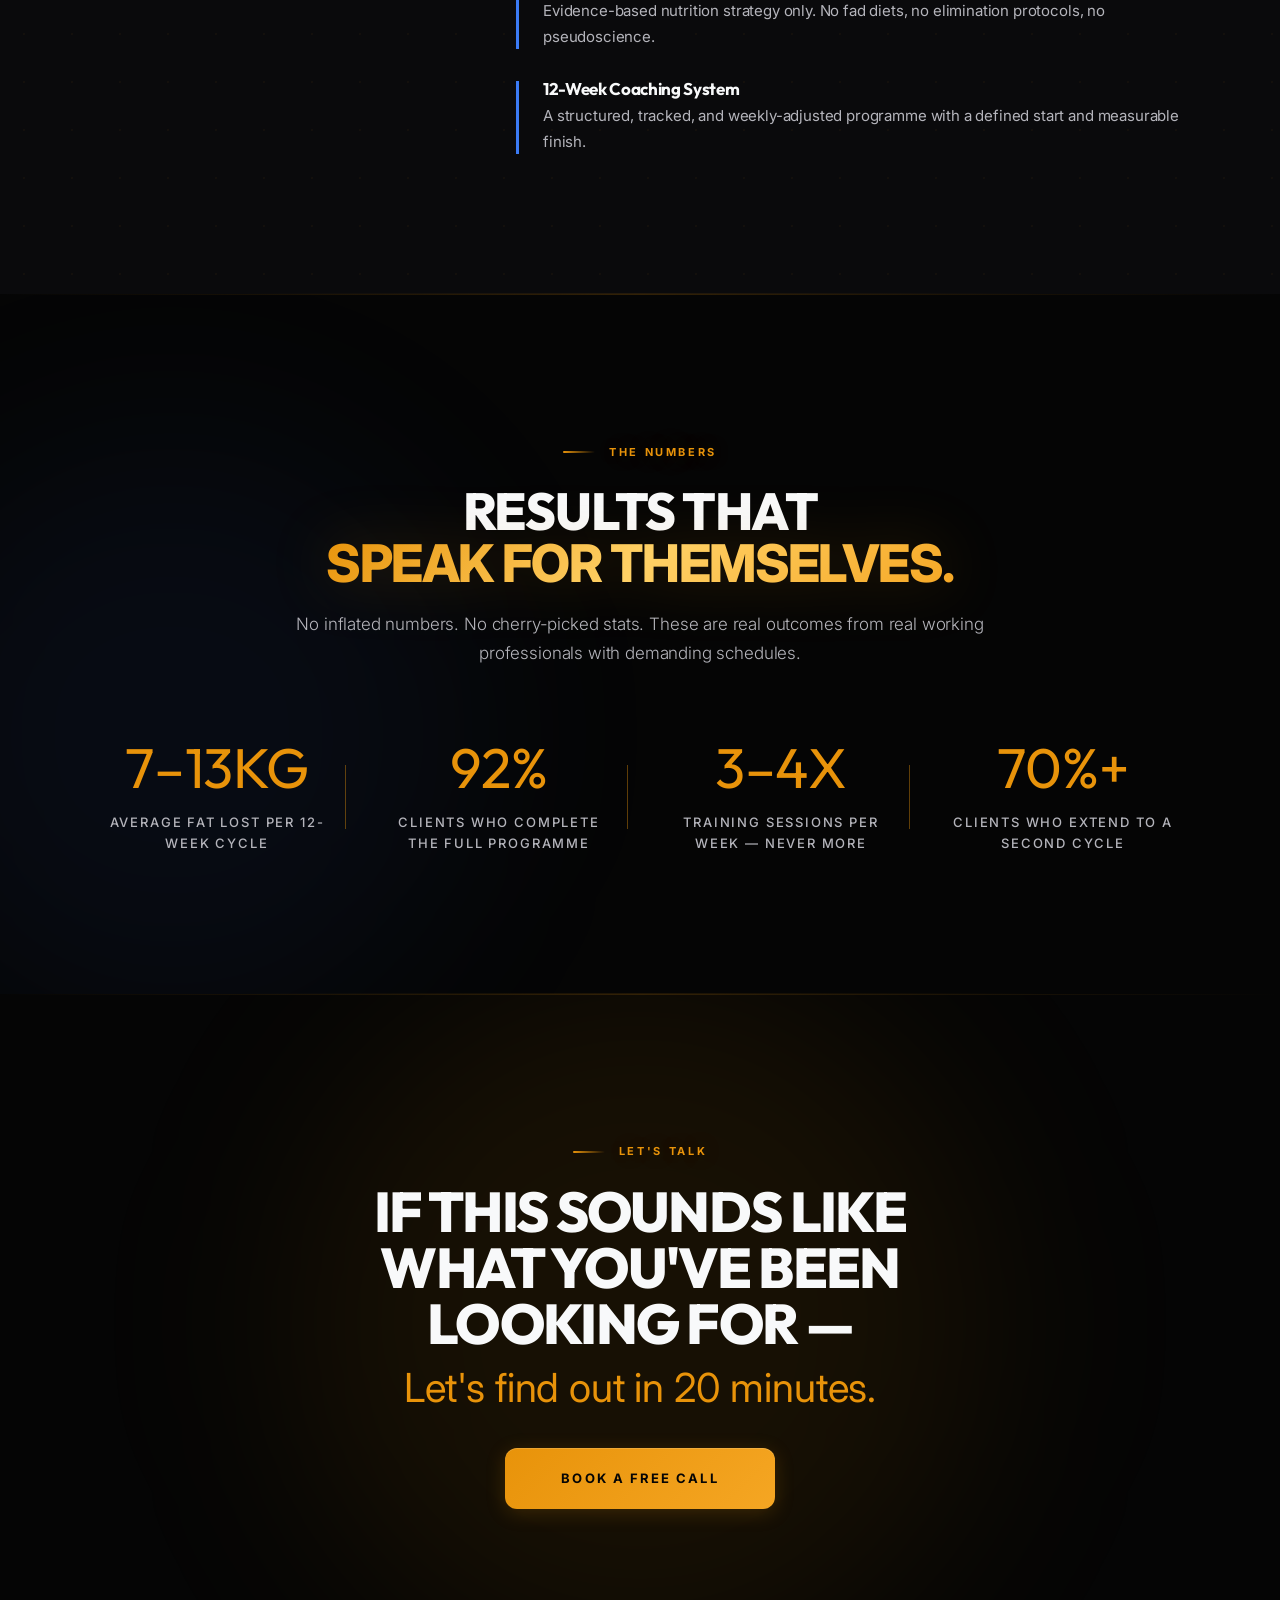
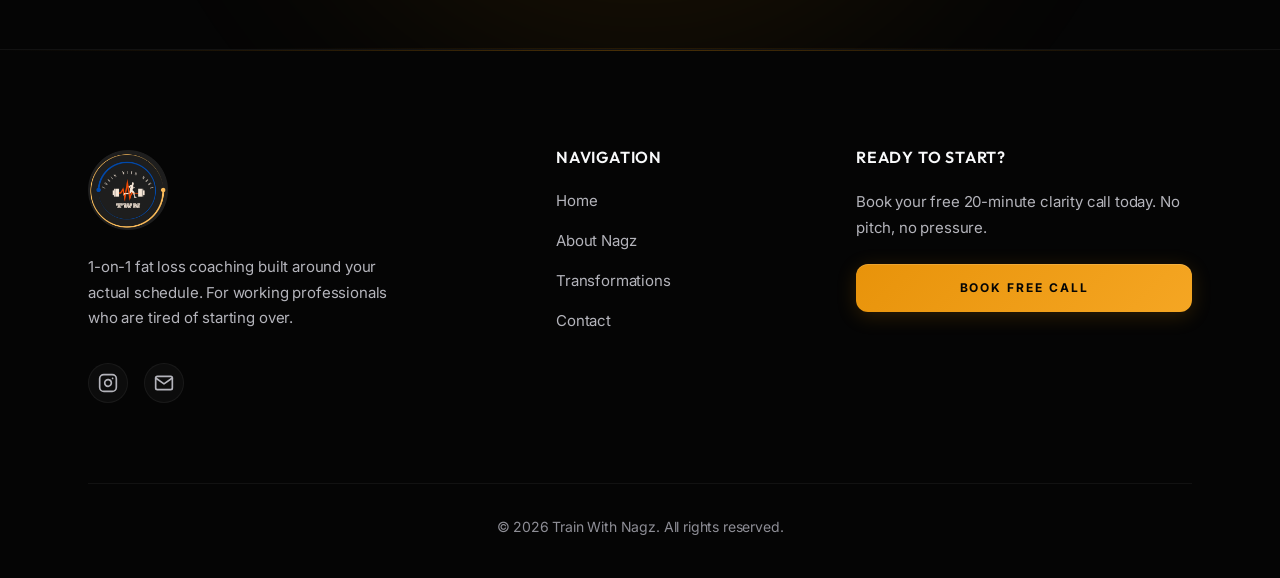
==== commit 63cd7e82: "Install Vercel Web Analytics # Vercel Web Analytics Implementation  ## Summary Successfully installe" ====
--- a/about.html
+++ b/about.html
@@ -29,10 +29,7 @@
   <link rel="preload" href="images/nagz-about-hero.webp" as="image">
   
   <!-- Vercel Web Analytics -->
-  <script>
-    window.va = window.va || function () { (window.vaq = window.vaq || []).push(arguments); };
-  </script>
-  <script defer src="/_vercel/insights/script.js"></script>
+  <script defer src="https://cdn.vercel-insights.com/v1/script.js"></script>
 </head>
 <body>
   <!-- NAVBAR -->
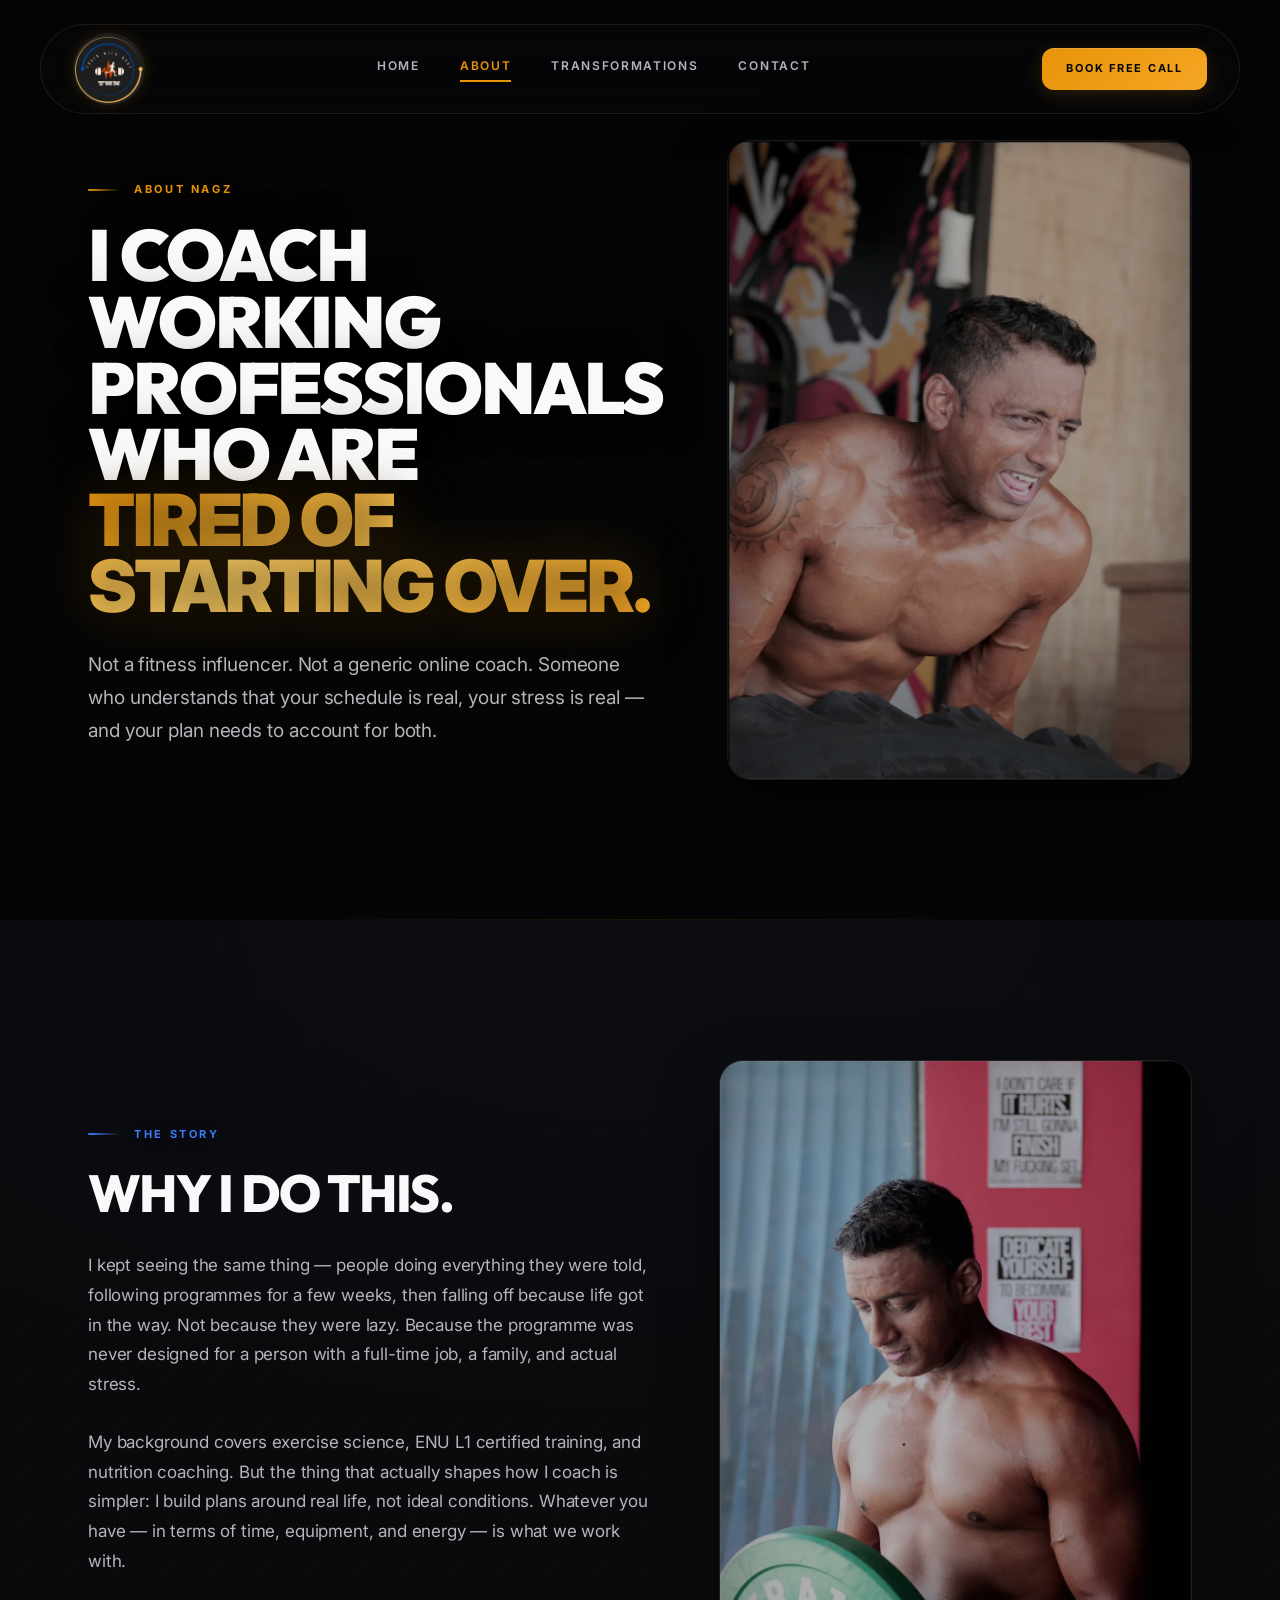
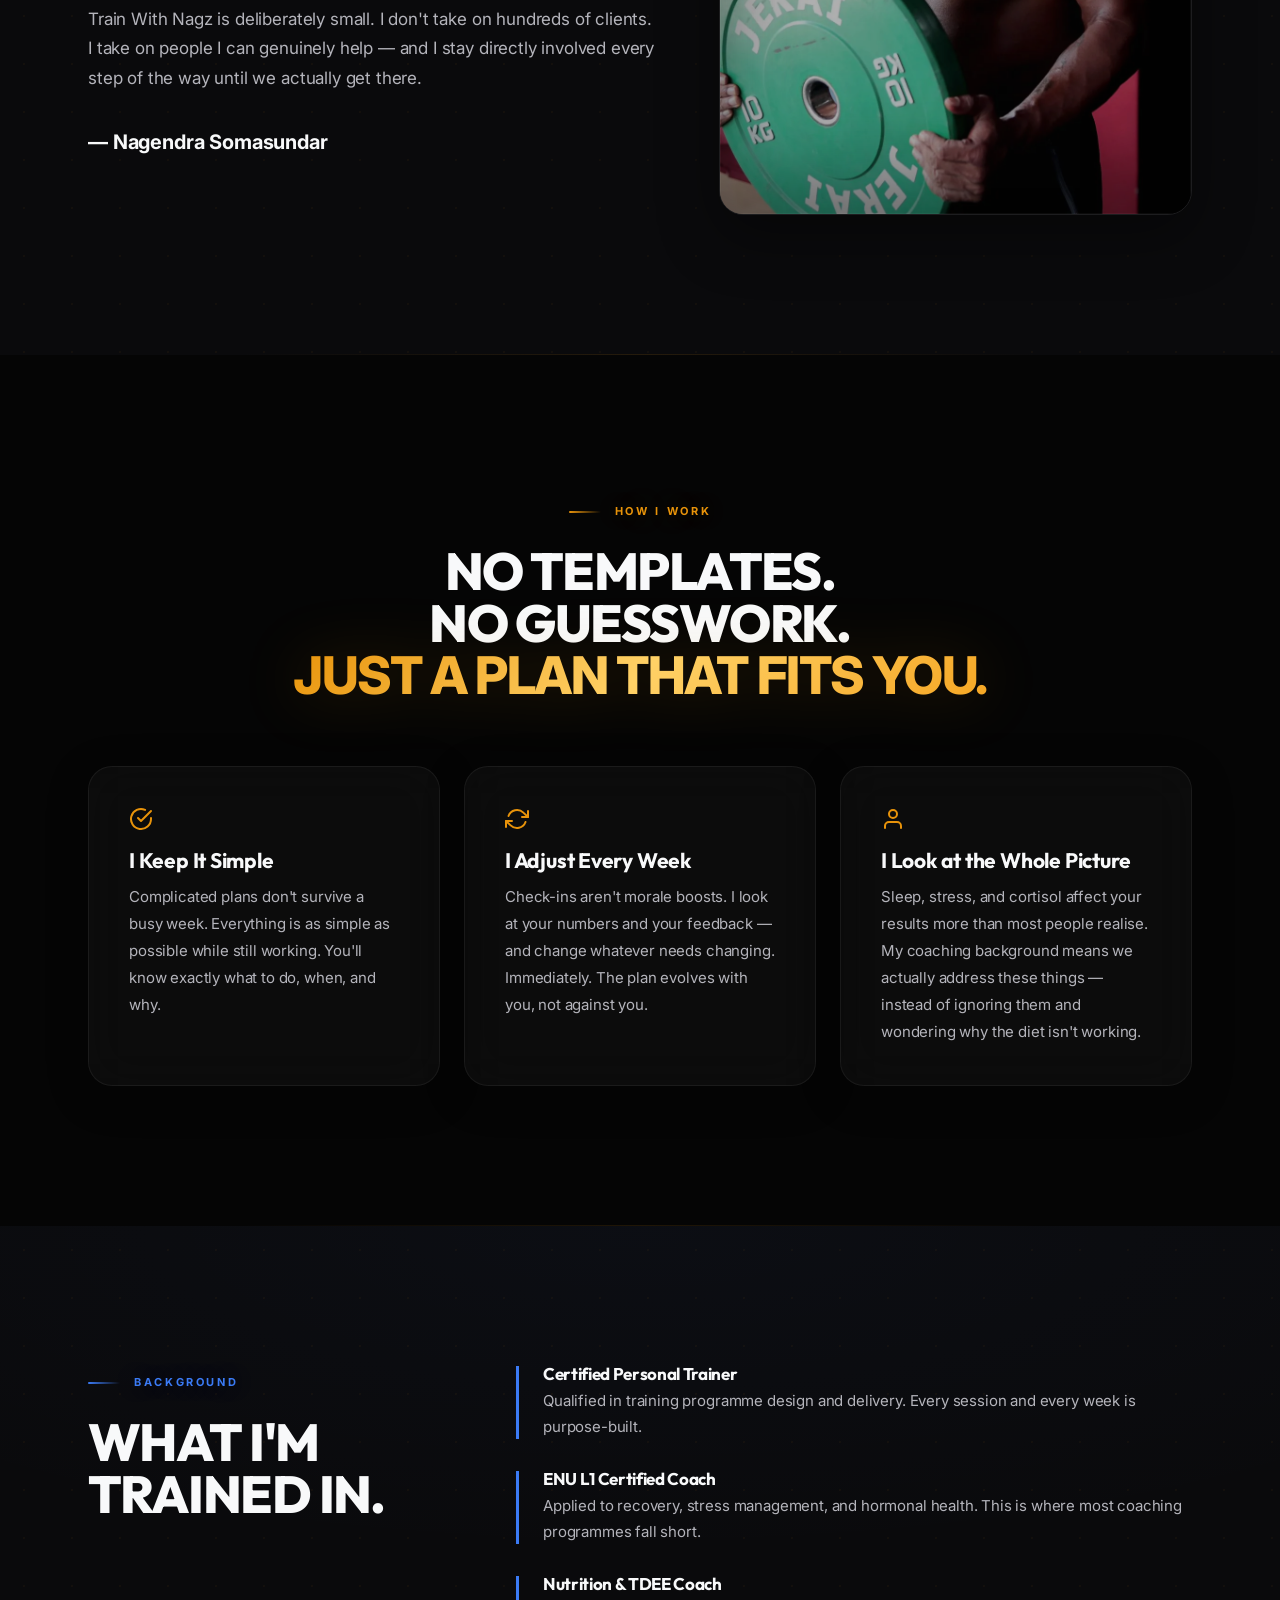
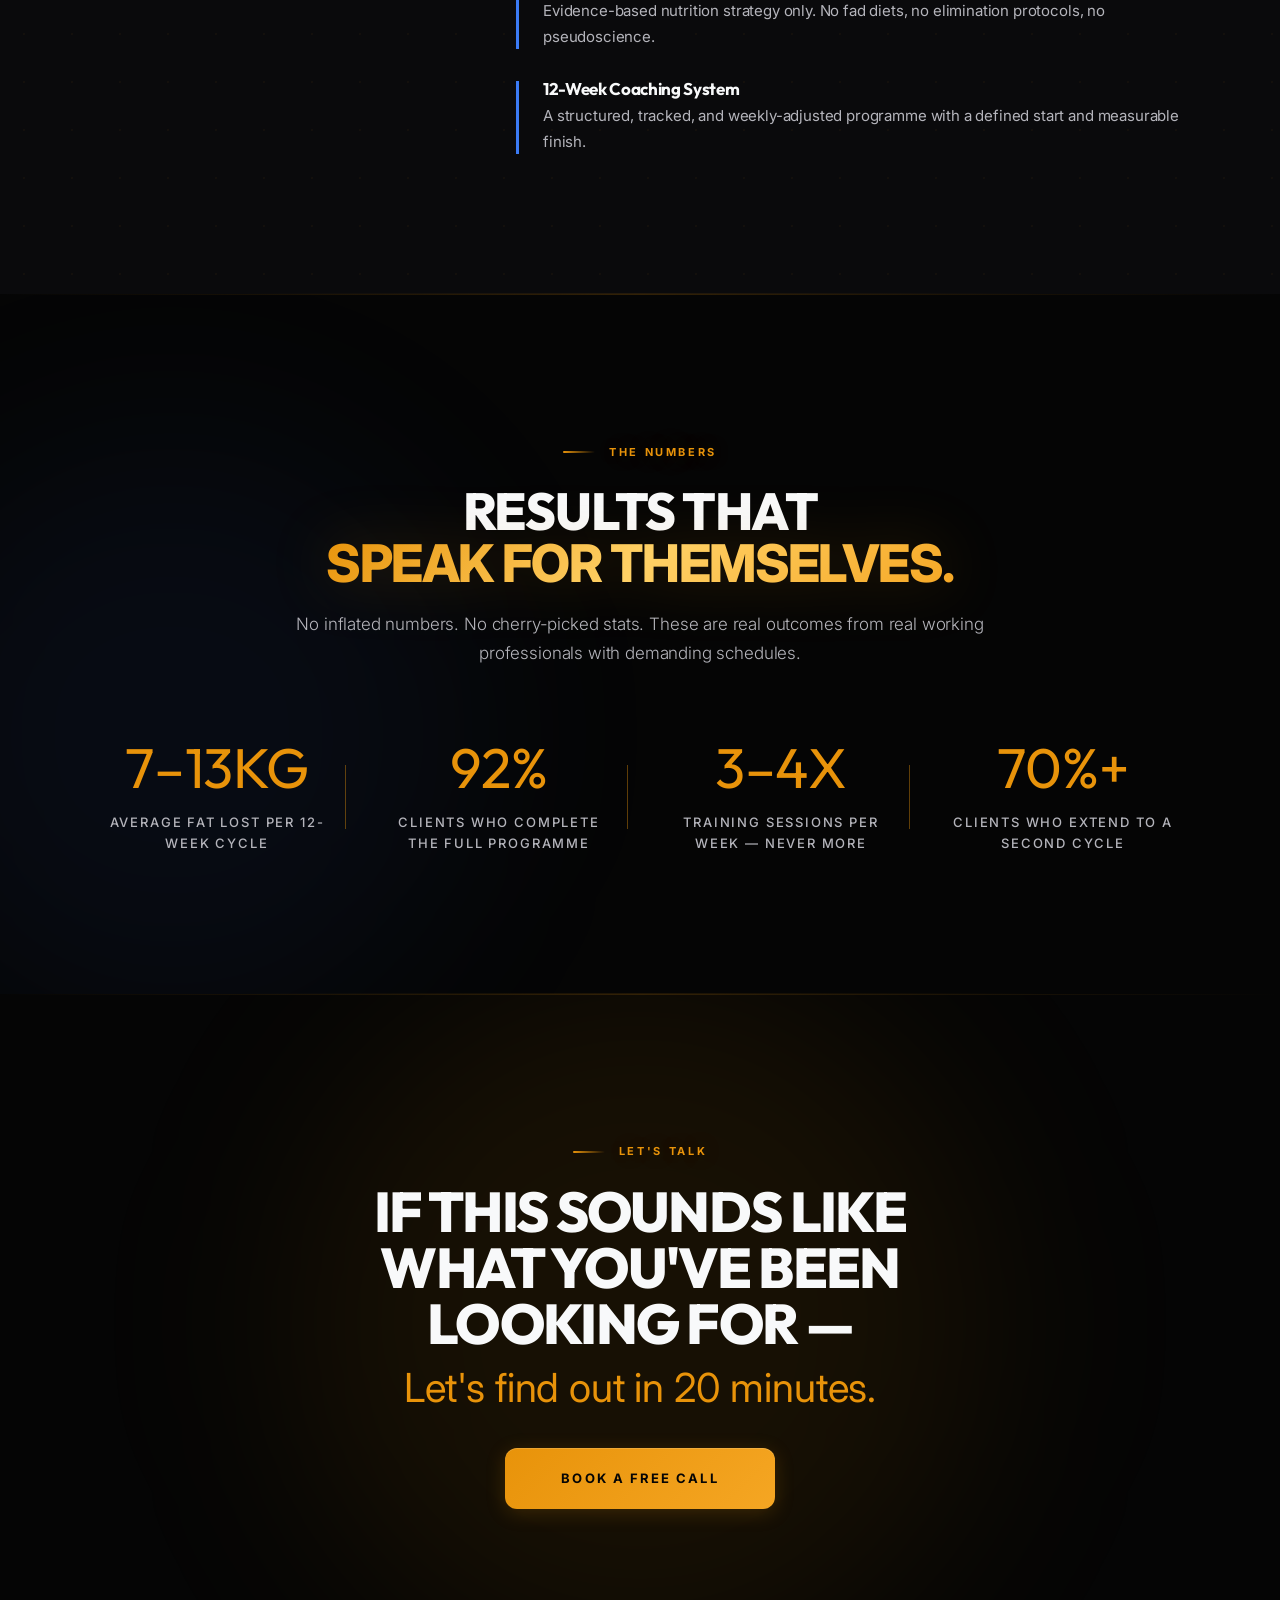
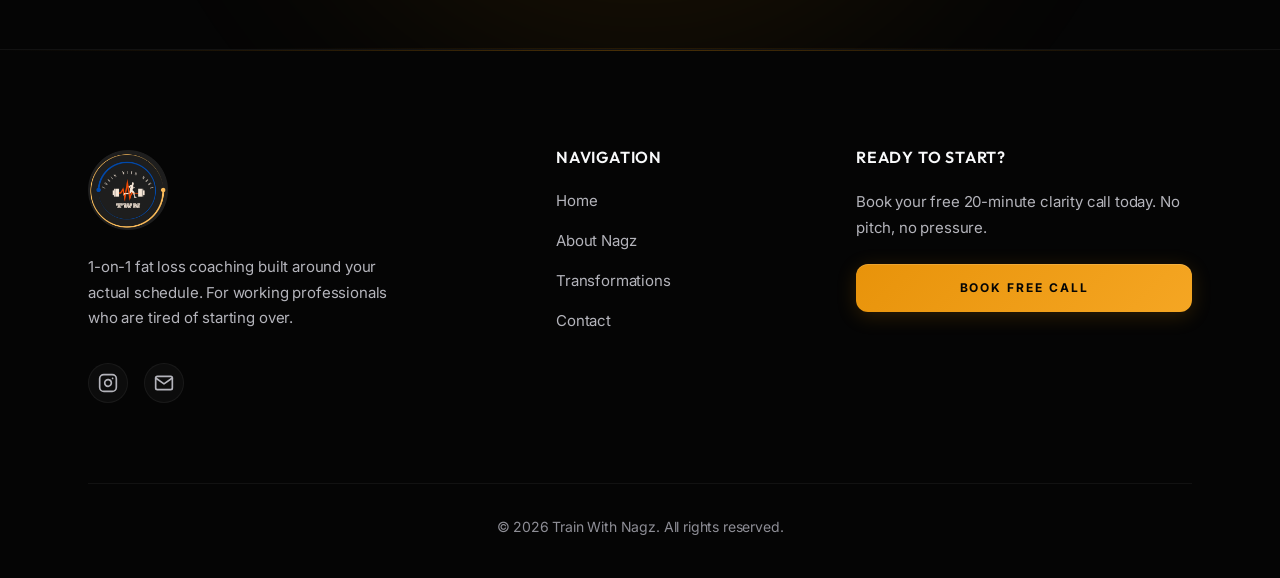
==== commit 2ec7b7d6: "chore: clean codebase — remove 15 orphaned images, fix email consistency, add active nav states, rem" ====
--- a/about.html
+++ b/about.html
@@ -27,9 +27,6 @@
   <link rel="preload" href="css/styles.css" as="style">
   <link rel="stylesheet" href="css/styles.css">
   <link rel="preload" href="images/nagz-about-hero.webp" as="image">
-  
-  <!-- Vercel Web Analytics -->
-  <script defer src="https://cdn.vercel-insights.com/v1/script.js"></script>
 </head>
 <body>
   <!-- NAVBAR -->
@@ -38,7 +35,7 @@
       <a href="index.html" class="navbar__logo"><img src="images/twn-logo.webp" alt="Train With Nagz" class="navbar__logo-img" width="140" height="42"></a>
       <nav class="navbar__links">
         <a href="index.html" class="navbar__link">Home</a>
-        <a href="about.html" class="navbar__link">About</a>
+        <a href="about.html" class="navbar__link active">About</a>
         <a href="transformations.html" class="navbar__link">Transformations</a>
         <a href="contact.html" class="navbar__link">Contact</a>
       </nav>
@@ -49,7 +46,7 @@
     </div>
     <div class="navbar__mobile" id="nav-mobile">
       <a href="index.html" class="navbar__link">Home</a>
-      <a href="about.html" class="navbar__link">About</a>
+      <a href="about.html" class="navbar__link active">About</a>
       <a href="transformations.html" class="navbar__link">Transformations</a>
       <a href="contact.html" class="navbar__link">Contact</a>
     </div>
--- a/css/styles.css
+++ b/css/styles.css
@@ -33,8 +33,6 @@
 p,li,span,a,label,input,select,textarea{font-family:var(--font-body);-webkit-font-smoothing:antialiased}
 ::selection{background:var(--amber);color:var(--ink)}
 
-/* ===== SCROLL PROGRESS BAR ===== */
-.scroll-progress{position:fixed;top:0;left:0;width:0%;height:3px;background:linear-gradient(90deg,var(--amber),var(--amber-2),#FFD166);z-index:9998;transition:width .1s linear;box-shadow:0 0 10px var(--amber-glow)}
 
 /* ===== LAYOUT ===== */
 .container{max-width:1200px;margin:0 auto;padding:0 24px}
@@ -235,17 +233,7 @@
 .pulse-dot{display:inline-block;width:8px;height:8px;border-radius:50%;background:var(--amber);animation:pulseDot 1.6s ease-in-out infinite}
 @keyframes pulseDot{0%,100%{opacity:1;transform:scale(1)}50%{opacity:.5;transform:scale(.85)}}
 
-/* ===== FOOTER ===== */
-.footer{background:var(--ink);border-top:1px solid rgba(232,147,10,.2);padding:100px 0 60px;position:relative}
-.footer::before{content:'';position:absolute;top:0;left:50%;transform:translateX(-50%);width:200px;height:1px;background:linear-gradient(90deg,transparent,var(--amber),transparent)}
-.footer__inner{max-width:1200px;margin:0 auto;padding:0 24px}
-@media(min-width:768px){.footer__inner{padding:0 48px}}
-.footer__top{display:flex;flex-direction:column;align-items:center;gap:32px}
-@media(min-width:768px){.footer__top{flex-direction:row;justify-content:space-between}}
-.footer__tagline{margin-top:64px;text-align:center;font-family:var(--font-body);font-weight:400;font-size:22px;font-style:italic;color:var(--snow)}
-.footer__copy{margin-top:48px;text-align:center;font-family:var(--font-body);font-weight:500;font-size:14px;color:var(--fog);letter-spacing:.05em}
-.footer__social{display:inline-flex;align-items:center;gap:12px;color:var(--amber);font-family:var(--font-body);font-weight:700;font-size:16px;letter-spacing:.05em;transition:all .3s;padding:12px 24px;border:1px solid rgba(232,147,10,.3);border-radius:var(--radius-full);background:rgba(232,147,10,.05)}
-.footer__social:hover{background:var(--amber);color:var(--ink);box-shadow:0 0 30px rgba(232,147,10,.4)}
+
 
 /* ===== CONTACT PAGE ===== */
 .contact-grid{display:grid;gap:32px}
@@ -341,18 +329,7 @@
 .glow-line{position:absolute;width:200px;height:2px;background:linear-gradient(90deg,transparent,var(--amber),transparent);opacity:.3}
 .card-grid-bg{position:absolute;inset:0;opacity:.03;background-image:radial-gradient(rgba(255,255,255,.3) 1px,transparent 1px);background-size:24px 24px;pointer-events:none}
 .hero-badge{display:inline-flex;align-items:center;gap:10px;padding:10px 20px;border-radius:var(--radius-full);background:rgba(232,147,10,.08);border:1px solid rgba(232,147,10,.15);font-family:var(--font-body);font-size:12px;font-weight:600;color:var(--amber);letter-spacing:.08em;backdrop-filter:blur(8px)}
-.section--ink2 .card{background:rgba(255,255,255,.03);backdrop-filter:blur(8px)}
-.credential{transition:all .3s}
-.credential:hover{padding-left:32px;border-left-color:var(--amber)}
-.pill{transition:all .3s}
-.pill:hover{transform:translateY(-2px);box-shadow:0 4px 16px rgba(0,0,0,.1)}
-
-/* ===== FLOATING WHATSAPP BUTTON ===== */
-.whatsapp-float{position:fixed;bottom:24px;right:24px;z-index:99;width:56px;height:56px;background:#25D366;border-radius:50%;display:flex;align-items:center;justify-content:center;box-shadow:0 4px 20px rgba(37,211,102,.4);transition:all .3s var(--ease-out-expo);cursor:pointer}
-.whatsapp-float:hover{transform:scale(1.1) translateY(-4px);box-shadow:0 8px 30px rgba(37,211,102,.5)}
-.whatsapp-float svg{width:28px;height:28px;fill:#fff}
-.whatsapp-float::after{content:'Chat with us';position:absolute;right:68px;background:var(--ink-3);color:var(--snow);font-family:var(--font-body);font-size:12px;font-weight:600;padding:8px 16px;border-radius:var(--radius-sm);white-space:nowrap;opacity:0;pointer-events:none;transition:opacity .3s;border:1px solid var(--glass-border)}
-.whatsapp-float:hover::after{opacity:1}
+
 
 /* ===== BACK TO TOP BUTTON ===== */
 .back-to-top{position:fixed;bottom:24px;right:24px;z-index:99;width:44px;height:44px;background:rgba(255,255,255,.06);backdrop-filter:blur(12px);border:1px solid rgba(255,255,255,.1);border-radius:50%;display:flex;align-items:center;justify-content:center;opacity:0;transform:translateY(20px);transition:all .3s var(--ease-out-expo);cursor:pointer}
--- a/css/styles.css
+++ b/css/styles.css
@@ -33,8 +33,6 @@
 p,li,span,a,label,input,select,textarea{font-family:var(--font-body);-webkit-font-smoothing:antialiased}
 ::selection{background:var(--amber);color:var(--ink)}
 
-/* ===== SCROLL PROGRESS BAR ===== */
-.scroll-progress{position:fixed;top:0;left:0;width:0%;height:3px;background:linear-gradient(90deg,var(--amber),var(--amber-2),#FFD166);z-index:9998;transition:width .1s linear;box-shadow:0 0 10px var(--amber-glow)}
 
 /* ===== LAYOUT ===== */
 .container{max-width:1200px;margin:0 auto;padding:0 24px}
@@ -235,17 +233,7 @@
 .pulse-dot{display:inline-block;width:8px;height:8px;border-radius:50%;background:var(--amber);animation:pulseDot 1.6s ease-in-out infinite}
 @keyframes pulseDot{0%,100%{opacity:1;transform:scale(1)}50%{opacity:.5;transform:scale(.85)}}
 
-/* ===== FOOTER ===== */
-.footer{background:var(--ink);border-top:1px solid rgba(232,147,10,.2);padding:100px 0 60px;position:relative}
-.footer::before{content:'';position:absolute;top:0;left:50%;transform:translateX(-50%);width:200px;height:1px;background:linear-gradient(90deg,transparent,var(--amber),transparent)}
-.footer__inner{max-width:1200px;margin:0 auto;padding:0 24px}
-@media(min-width:768px){.footer__inner{padding:0 48px}}
-.footer__top{display:flex;flex-direction:column;align-items:center;gap:32px}
-@media(min-width:768px){.footer__top{flex-direction:row;justify-content:space-between}}
-.footer__tagline{margin-top:64px;text-align:center;font-family:var(--font-body);font-weight:400;font-size:22px;font-style:italic;color:var(--snow)}
-.footer__copy{margin-top:48px;text-align:center;font-family:var(--font-body);font-weight:500;font-size:14px;color:var(--fog);letter-spacing:.05em}
-.footer__social{display:inline-flex;align-items:center;gap:12px;color:var(--amber);font-family:var(--font-body);font-weight:700;font-size:16px;letter-spacing:.05em;transition:all .3s;padding:12px 24px;border:1px solid rgba(232,147,10,.3);border-radius:var(--radius-full);background:rgba(232,147,10,.05)}
-.footer__social:hover{background:var(--amber);color:var(--ink);box-shadow:0 0 30px rgba(232,147,10,.4)}
+
 
 /* ===== CONTACT PAGE ===== */
 .contact-grid{display:grid;gap:32px}
@@ -341,18 +329,7 @@
 .glow-line{position:absolute;width:200px;height:2px;background:linear-gradient(90deg,transparent,var(--amber),transparent);opacity:.3}
 .card-grid-bg{position:absolute;inset:0;opacity:.03;background-image:radial-gradient(rgba(255,255,255,.3) 1px,transparent 1px);background-size:24px 24px;pointer-events:none}
 .hero-badge{display:inline-flex;align-items:center;gap:10px;padding:10px 20px;border-radius:var(--radius-full);background:rgba(232,147,10,.08);border:1px solid rgba(232,147,10,.15);font-family:var(--font-body);font-size:12px;font-weight:600;color:var(--amber);letter-spacing:.08em;backdrop-filter:blur(8px)}
-.section--ink2 .card{background:rgba(255,255,255,.03);backdrop-filter:blur(8px)}
-.credential{transition:all .3s}
-.credential:hover{padding-left:32px;border-left-color:var(--amber)}
-.pill{transition:all .3s}
-.pill:hover{transform:translateY(-2px);box-shadow:0 4px 16px rgba(0,0,0,.1)}
-
-/* ===== FLOATING WHATSAPP BUTTON ===== */
-.whatsapp-float{position:fixed;bottom:24px;right:24px;z-index:99;width:56px;height:56px;background:#25D366;border-radius:50%;display:flex;align-items:center;justify-content:center;box-shadow:0 4px 20px rgba(37,211,102,.4);transition:all .3s var(--ease-out-expo);cursor:pointer}
-.whatsapp-float:hover{transform:scale(1.1) translateY(-4px);box-shadow:0 8px 30px rgba(37,211,102,.5)}
-.whatsapp-float svg{width:28px;height:28px;fill:#fff}
-.whatsapp-float::after{content:'Chat with us';position:absolute;right:68px;background:var(--ink-3);color:var(--snow);font-family:var(--font-body);font-size:12px;font-weight:600;padding:8px 16px;border-radius:var(--radius-sm);white-space:nowrap;opacity:0;pointer-events:none;transition:opacity .3s;border:1px solid var(--glass-border)}
-.whatsapp-float:hover::after{opacity:1}
+
 
 /* ===== BACK TO TOP BUTTON ===== */
 .back-to-top{position:fixed;bottom:24px;right:24px;z-index:99;width:44px;height:44px;background:rgba(255,255,255,.06);backdrop-filter:blur(12px);border:1px solid rgba(255,255,255,.1);border-radius:50%;display:flex;align-items:center;justify-content:center;opacity:0;transform:translateY(20px);transition:all .3s var(--ease-out-expo);cursor:pointer}
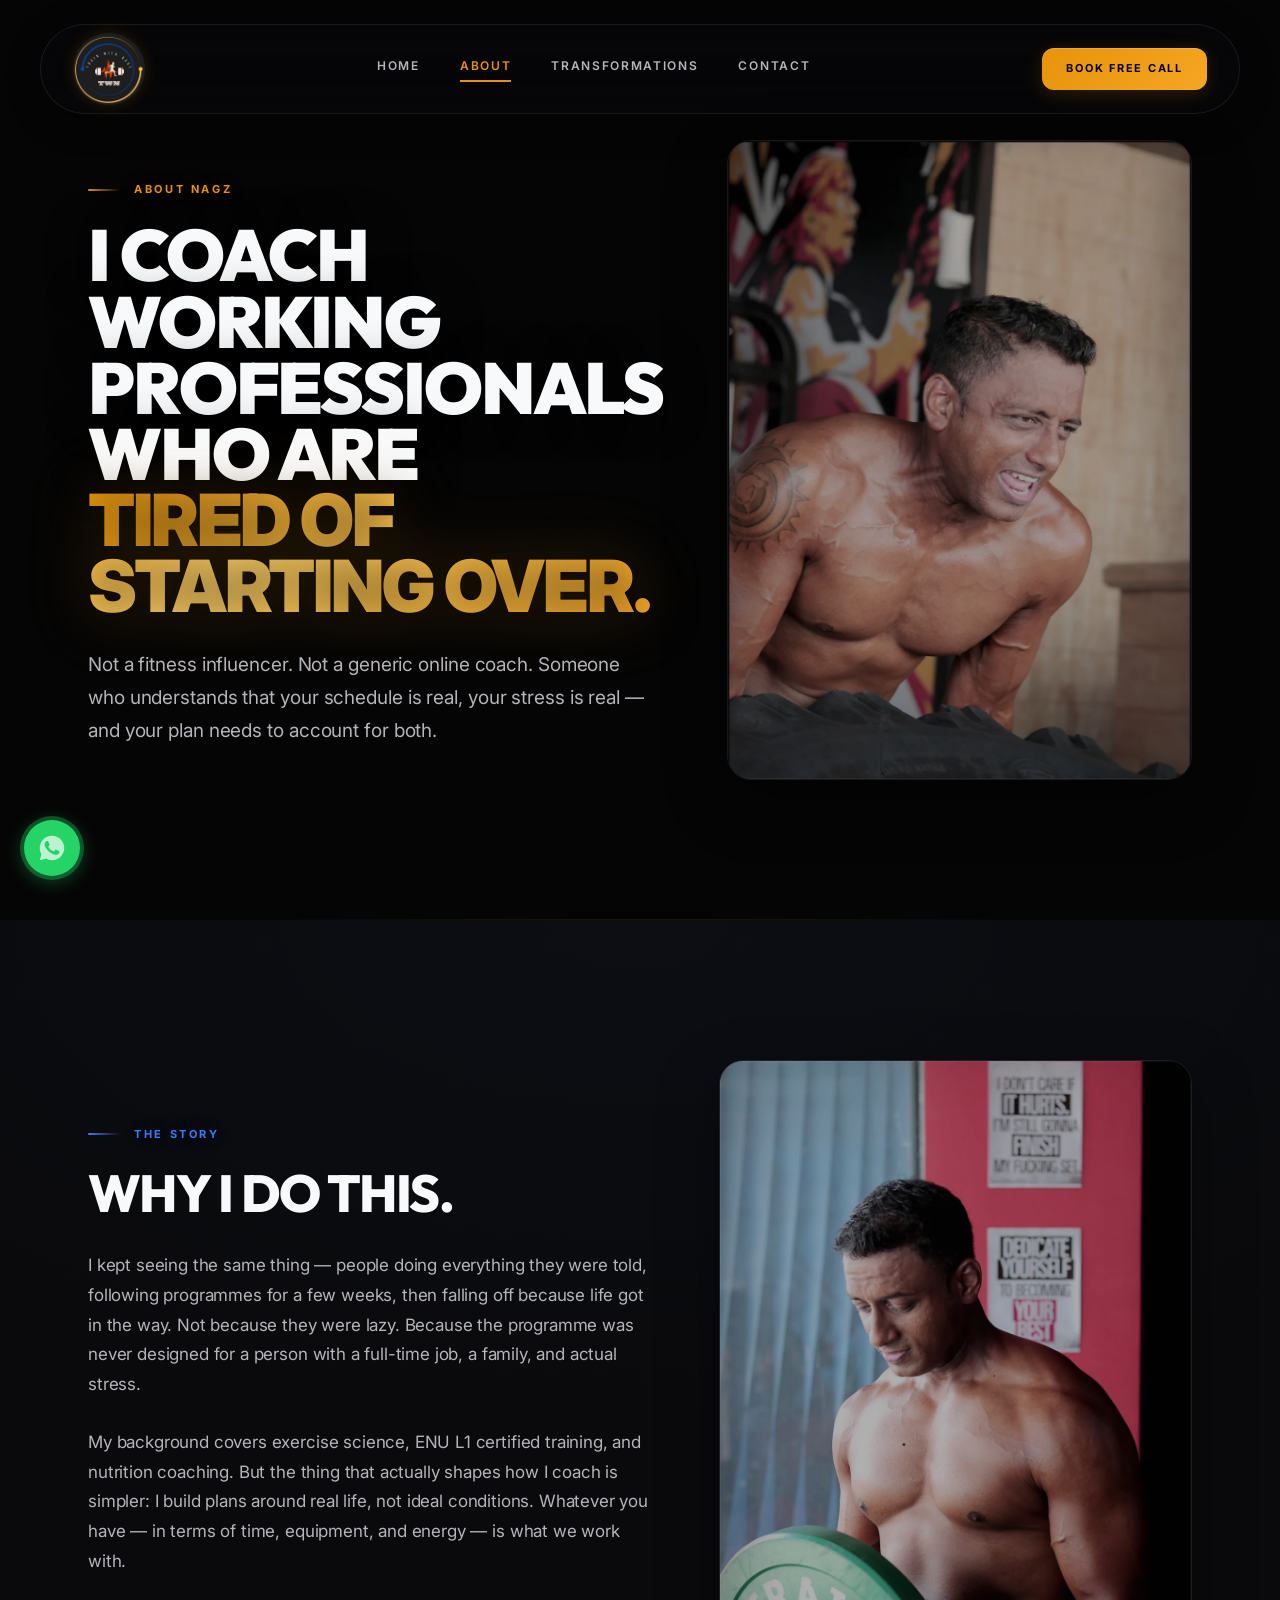
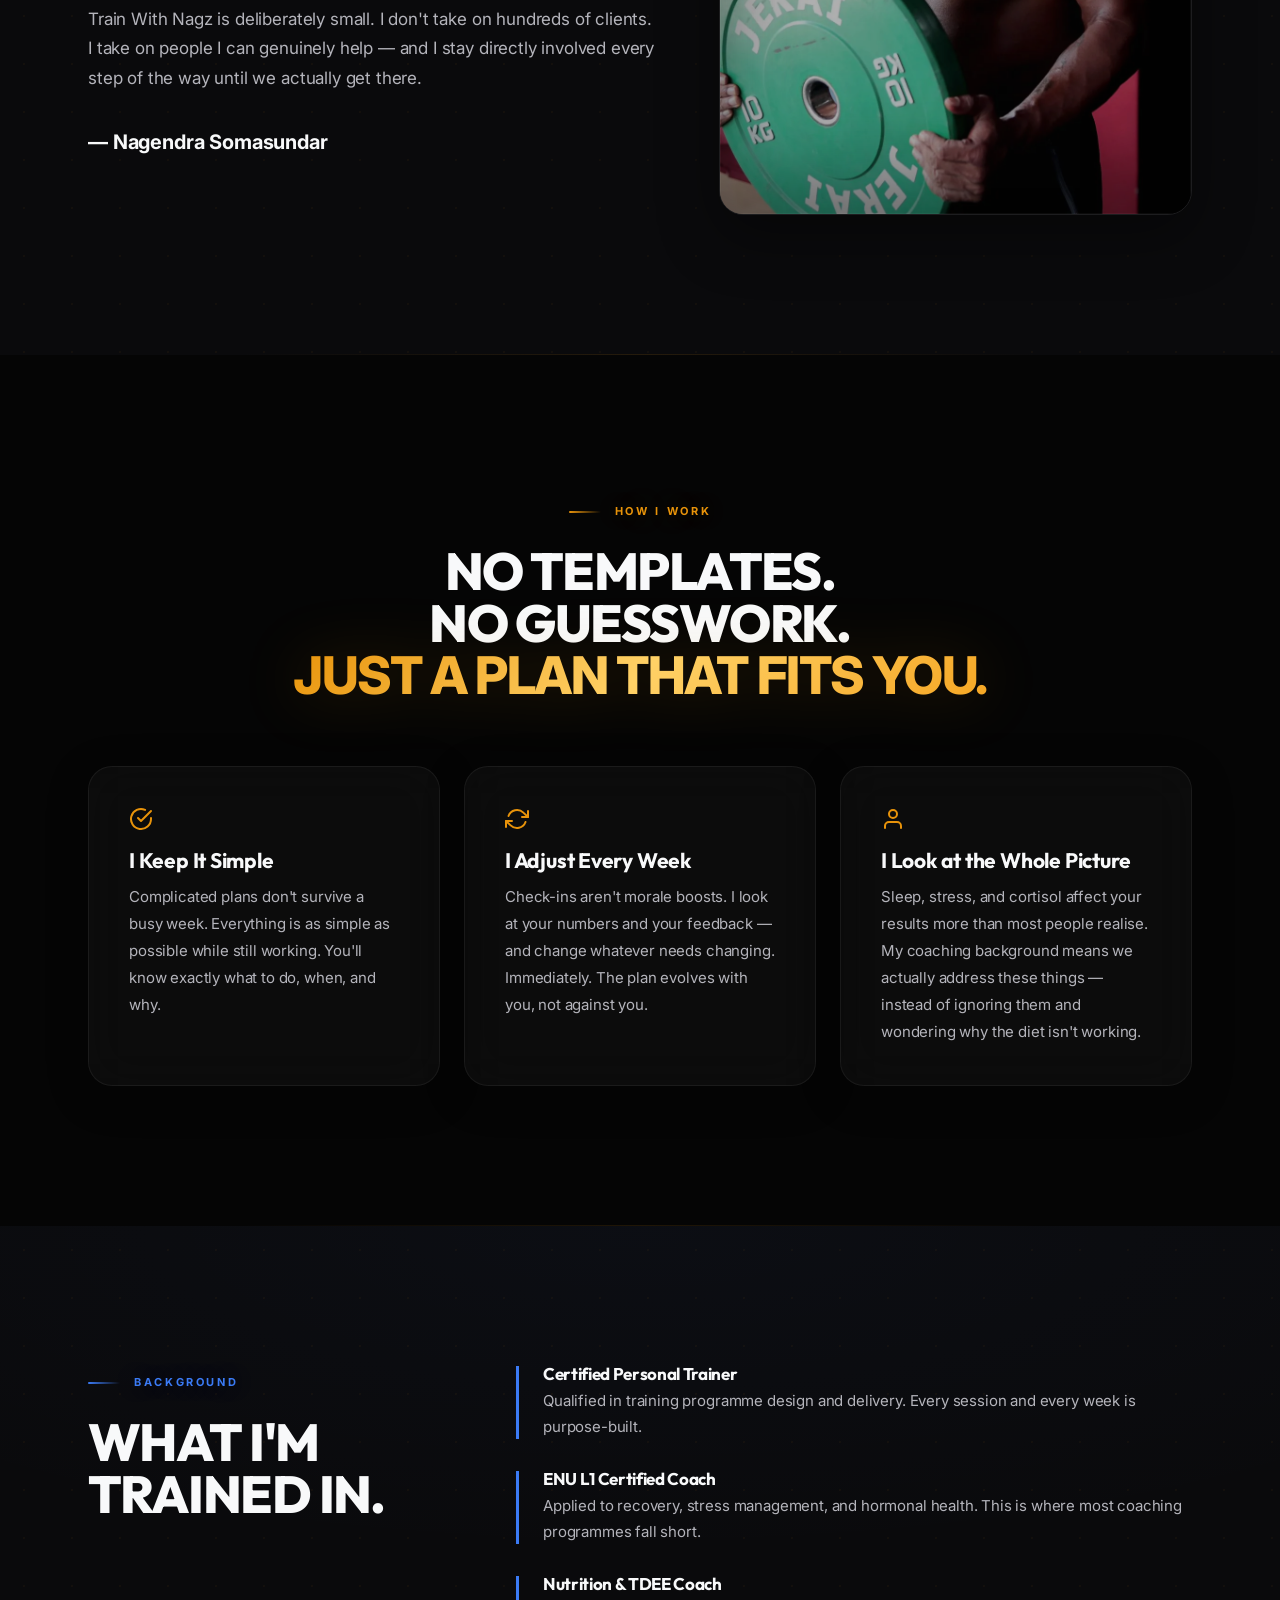
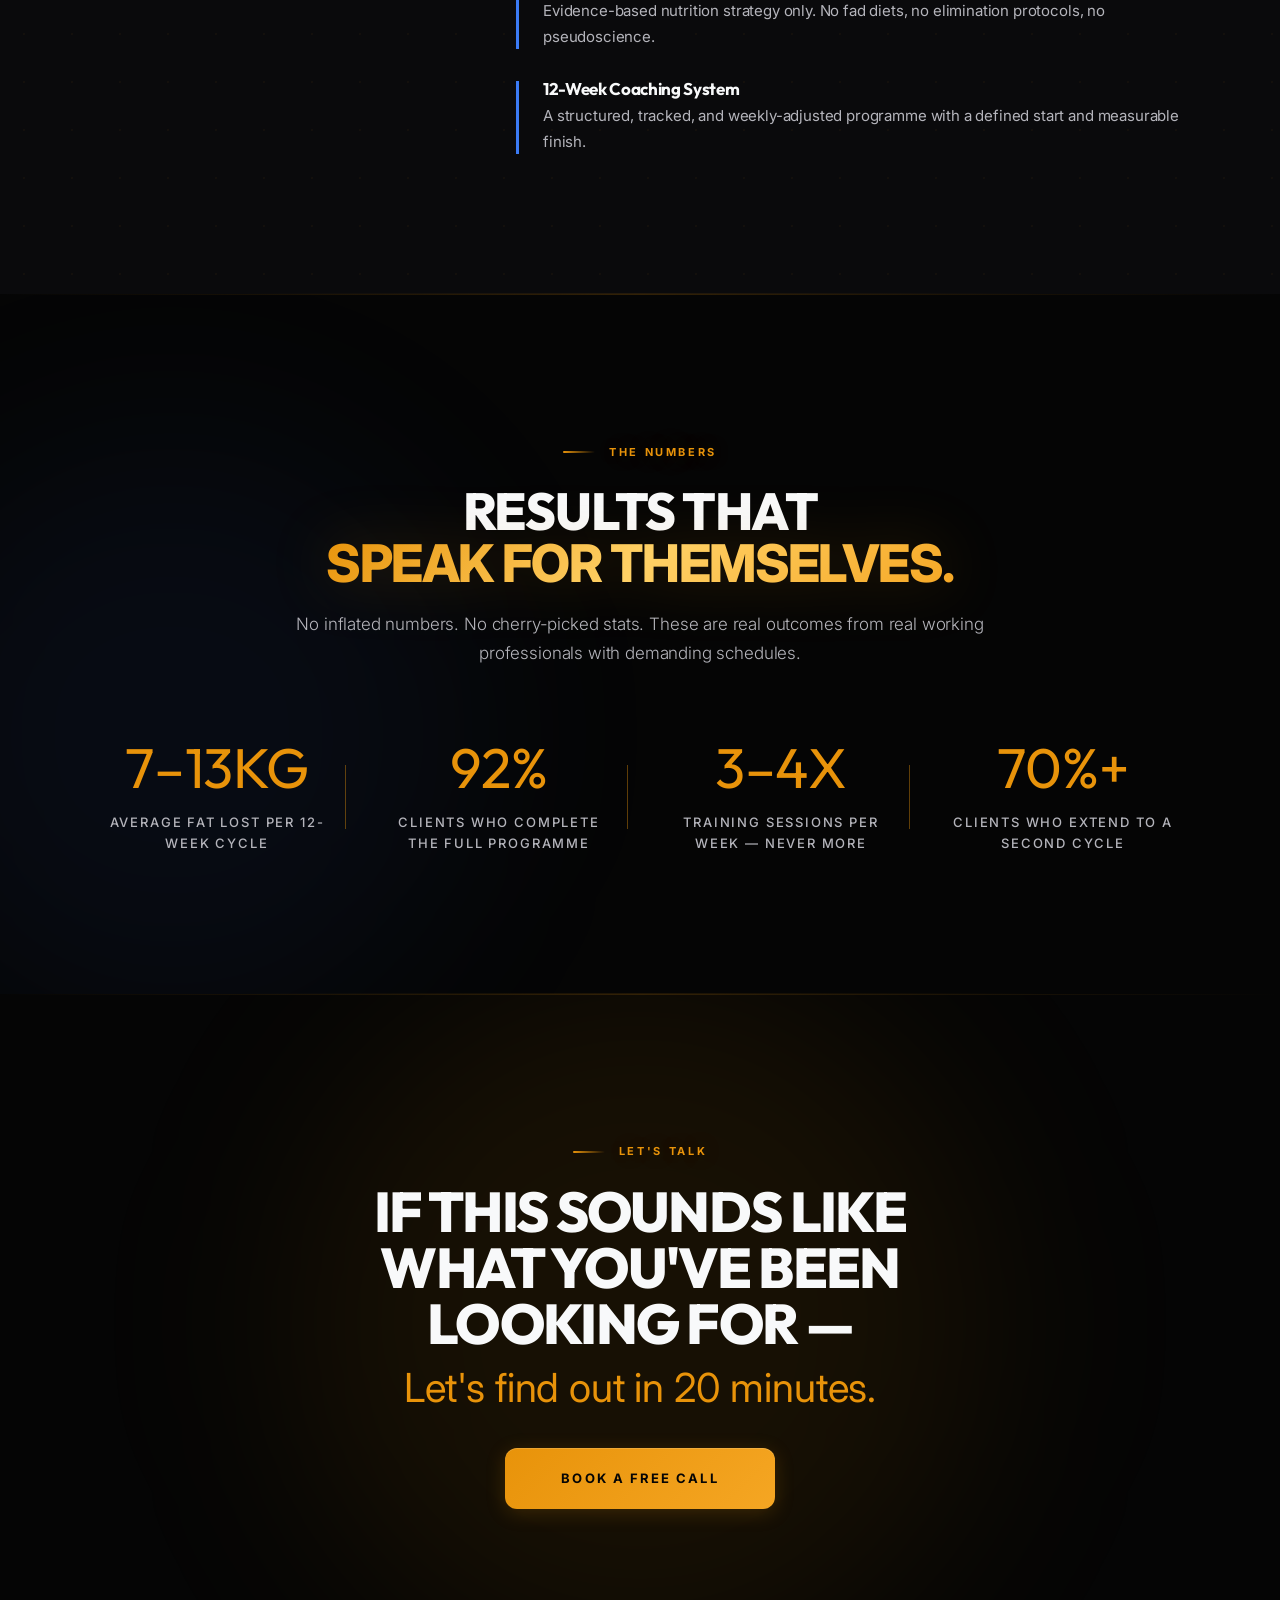
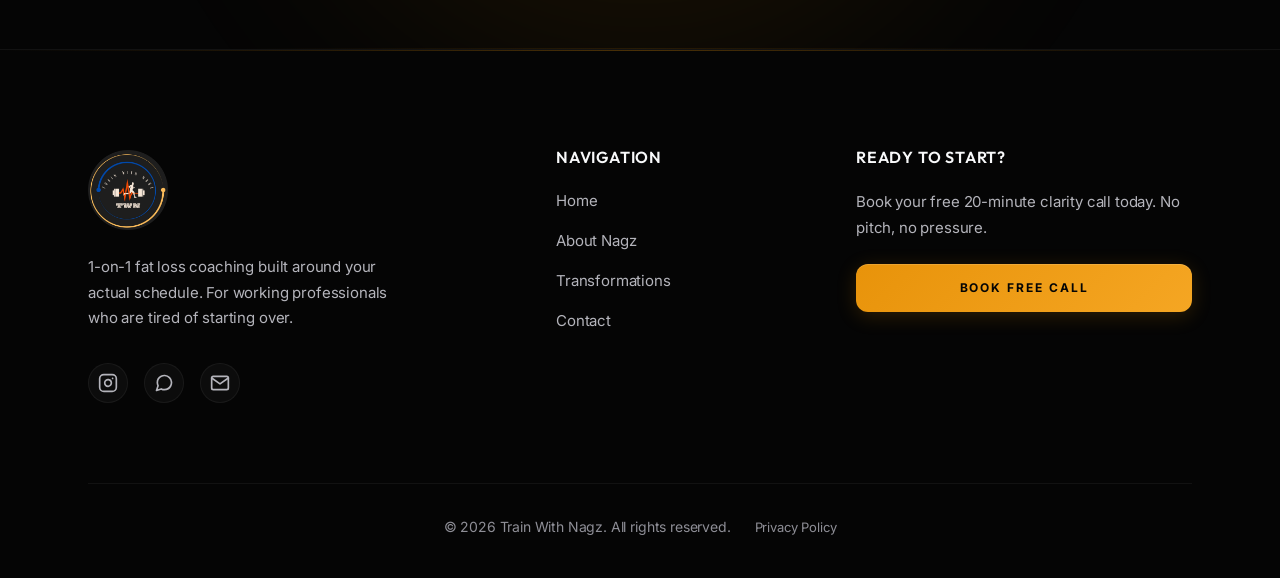
==== commit abbd1459: "feat: optimize landing page conversions, add dedicated ad landing page, rewrite copy and update resp" ====
--- a/about.html
+++ b/about.html
@@ -5,6 +5,7 @@
   <meta name="viewport" content="width=device-width, initial-scale=1">
   <title>About Nagz — Coach for Working Professionals | Train With Nagz</title>
   <meta name="description" content="Not a fitness influencer. A coach who builds plans around real schedules, real stress, and real life.">
+  <meta name="theme-color" content="#050505">
   
   <link rel="canonical" href="https://www.trainwithnagz.com/about">
   
@@ -29,6 +30,8 @@
   <link rel="preload" href="images/nagz-about-hero.webp" as="image">
 </head>
 <body>
+  <a href="#main-content" class="skip-link">Skip to main content</a>
+
   <!-- NAVBAR -->
   <header class="navbar">
     <div class="navbar__inner">
@@ -49,10 +52,11 @@
       <a href="about.html" class="navbar__link active">About</a>
       <a href="transformations.html" class="navbar__link">Transformations</a>
       <a href="contact.html" class="navbar__link">Contact</a>
+      <a href="contact.html" class="btn btn--amber navbar__mobile-cta">Book Free Call</a>
     </div>
   </header>
 
-  <main>
+  <main id="main-content">
 
     <!-- S1 — HERO -->
     <section class="section section--ink" style="padding-top:140px">
@@ -225,7 +229,10 @@
             <a href="https://instagram.com/trainwithnagz" target="_blank" rel="noopener noreferrer" class="footer-premium__social-icon" aria-label="Instagram">
               <svg width="20" height="20" viewBox="0 0 24 24" fill="none" stroke="currentColor" stroke-width="2" stroke-linecap="round" stroke-linejoin="round"><rect x="2" y="2" width="20" height="20" rx="5" ry="5"/><path d="M16 11.37A4 4 0 1 1 12.63 8 4 4 0 0 1 16 11.37z"/><line x1="17.5" y1="6.5" x2="17.51" y2="6.5"/></svg>
             </a>
-            <a href="mailto:hello@trainwithnagz.com" class="footer-premium__social-icon" aria-label="Email">
+            <a href="https://wa.me/919611288599" target="_blank" rel="noopener noreferrer" class="footer-premium__social-icon" aria-label="WhatsApp">
+              <svg width="20" height="20" viewBox="0 0 24 24" fill="none" stroke="currentColor" stroke-width="2" stroke-linecap="round" stroke-linejoin="round"><path d="M21 11.5a8.38 8.38 0 0 1-.9 3.8 8.5 8.5 0 0 1-7.6 4.7 8.38 8.38 0 0 1-3.8-.9L3 21l1.9-5.7a8.38 8.38 0 0 1-.9-3.8 8.5 8.5 0 0 1 4.7-7.6 8.38 8.38 0 0 1 3.8-.9h.5a8.48 8.48 0 0 1 8 8v.5z"/></svg>
+            </a>
+            <a href="mailto:somasundarnagendra@gmail.com" class="footer-premium__social-icon" aria-label="Email">
               <svg width="20" height="20" viewBox="0 0 24 24" fill="none" stroke="currentColor" stroke-width="2" stroke-linecap="round" stroke-linejoin="round"><path d="M4 4h16c1.1 0 2 .9 2 2v12c0 1.1-.9 2-2 2H4c-1.1 0-2-.9-2-2V6c0-1.1.9-2 2-2z"/><polyline points="22,6 12,13 2,6"/></svg>
             </a>
           </div>
@@ -254,6 +261,9 @@
       
       <div class="footer-premium__bottom">
         <div class="footer-premium__copy">© 2026 Train With Nagz. All rights reserved.</div>
+        <div class="footer-premium__legal">
+          <a href="privacy.html">Privacy Policy</a>
+        </div>
       </div>
     </div>
   </footer>
@@ -265,6 +275,11 @@
     <svg viewBox="0 0 24 24"><polyline points="18 15 12 9 6 15"/></svg>
   </button>
 
+  <!-- FLOATING WHATSAPP -->
+  <a href="https://wa.me/919611288599" target="_blank" rel="noopener noreferrer" class="whatsapp-float" aria-label="Chat on WhatsApp">
+    <svg viewBox="0 0 32 32" xmlns="http://www.w3.org/2000/svg"><path d="M16.004 2.002c-7.732 0-14.002 6.27-14.002 14.002 0 2.468.657 4.876 1.904 6.988L2 30l7.168-1.88A13.94 13.94 0 0 0 16.004 30c7.732 0 14.002-6.27 14.002-14.002-.004-7.728-6.274-13.996-14.002-13.996zm8.17 19.762c-.344.968-2.016 1.852-2.776 1.968-.716.108-1.628.152-2.628-.164a24.1 24.1 0 0 1-2.38-.88c-4.188-1.808-6.924-6.044-7.132-6.324-.208-.276-1.7-2.264-1.7-4.316s1.076-3.064 1.46-3.48c.384-.42.836-.524 1.116-.524.28 0 .56.004.804.016.26.012.608-.1.948.724.344.836 1.18 2.876 1.284 3.084.104.208.172.452.036.728-.14.28-.208.452-.416.696-.208.244-.436.544-.624.728-.208.208-.424.432-.184.848.244.416 1.08 1.784 2.32 2.892 1.592 1.42 2.936 1.86 3.352 2.068.416.208.66.172.904-.104.244-.28 1.048-1.22 1.328-1.64.28-.42.556-.348.936-.208.38.14 2.42 1.14 2.836 1.348.416.208.692.312.796.484.104.168.104.976-.24 1.944z"/></svg>
+  </a>
+
   <script src="js/main.js"></script>
 </body>
 </html>
--- a/css/styles.css
+++ b/css/styles.css
@@ -122,23 +122,21 @@
 /* ===== TESTIMONIAL CARD ===== */
 .testi-card{background:var(--glass);border:1px solid var(--glass-border);border-radius:var(--radius-lg);overflow:hidden;transition:all .4s var(--ease-out-expo)}
 .testi-card:hover{transform:translateY(-8px);border-color:rgba(232,147,10,.15);box-shadow:0 32px 64px rgba(0,0,0,.35),0 0 0 1px rgba(232,147,10,.06)}
-.testi-card__images{display:grid;grid-template-columns:1fr;height:320px;background:linear-gradient(135deg,var(--ink-3),var(--ink-4))}
+.testi-card__images{display:grid;grid-template-columns:1fr;aspect-ratio:1/1;height:auto;background:linear-gradient(135deg,var(--ink-3),var(--ink-4))}
 .testi-card__img{position:relative;display:flex;align-items:center;justify-content:center;background:linear-gradient(180deg,rgba(24,24,27,.8),rgba(24,24,27,.95))}
 .testi-card__img:first-child{border-right:none}
-.testi-card__img img{object-fit:contain!important;object-position:center!important;padding:8px}
+.testi-card__img img{width:100%;height:100%;object-fit:cover;object-position:center;position:absolute;inset:0;padding:0}
 .testi-card__label{position:absolute;top:12px;left:12px;font-family:var(--font-body);font-size:10px;font-weight:700;letter-spacing:.22em;text-transform:uppercase;color:var(--amber)}
-.testi-card__meta{position:absolute;bottom:12px;left:12px;right:12px;font-family:var(--font-body);font-size:11px;font-weight:600;color:var(--snow);letter-spacing:.05em}
+.testi-card__meta{position:absolute;bottom:12px;left:12px;right:12px;font-family:var(--font-body);font-size:11px;font-weight:600;color:var(--snow);letter-spacing:.05em;z-index:2;text-shadow:0 1px 4px rgba(0,0,0,.6)}
 .testi-card__content{padding:32px}
-.testi-card__result{font-family:var(--font-display);font-size:32px;font-weight:800;color:var(--amber);line-height:1}
+.testi-card__result{font-family:var(--font-display);font-size:38px;font-weight:800;color:var(--amber);line-height:1}
 .testi-card__name{font-family:var(--font-display);font-weight:700;font-size:18px;color:var(--snow);margin-top:8px;letter-spacing:-.01em}
 .testi-card__city{display:inline-block;margin-top:12px;font-family:var(--font-body);font-size:10px;font-weight:700;letter-spacing:.14em;text-transform:uppercase;padding:4px 12px;border-radius:var(--radius-full);background:var(--cobalt-glow);color:var(--cobalt);border:1px solid rgba(59,123,246,.18)}
 .testi-card__quote{margin-top:20px;font-family:var(--font-body);font-weight:300;font-size:14px;font-style:italic;color:var(--fog);line-height:1.75;border-left:2px solid rgba(232,147,10,.3);padding-left:16px;display:-webkit-box;-webkit-line-clamp:6;-webkit-box-orient:vertical;overflow:hidden}
 
 /* Transformations page grid — bigger images */
-.testi-grid-lg .testi-card__images{height:400px}
-@media(min-width:768px){.testi-grid-lg .testi-card__images{height:480px}}
+.testi-grid-lg .testi-card__images{aspect-ratio:1/1;height:auto}
 @media(max-width:767px){
-  .testi-grid-lg .testi-card__images{height:300px}
   .testi-grid-lg .testi-card__quote{-webkit-line-clamp:4}
 }
 
@@ -418,10 +416,9 @@
 
   /* Testimonial card mobile */
   .testi-card__content{padding:20px}
-  .testi-card__result{font-size:24px}
+  .testi-card__result{font-size:28px}
   .testi-card__name{font-size:16px}
   .testi-card__quote{font-size:13px;line-height:1.7;-webkit-line-clamp:5}
-  .testi-card__images{height:260px}
 
   /* Stat grid mobile — 2x2 */
   .grid-4{grid-template-columns:repeat(2,1fr);gap:24px}
@@ -487,59 +484,104 @@
   .btn--amber{padding:12px 20px;font-size:10px}
   .btn--outline{padding:12px 20px;font-size:10px}
   .grid-4{grid-template-columns:1fr}
-  .card-marquee-track > *{width:260px}
-  .testi-card__images{height:220px}
   .container{padding:0 12px}
 }
 
-/* ===== CARD MARQUEE ===== */
-.card-marquee-wrapper {
-  width: 100%;
-  overflow: hidden;
+/* ===== TESTIMONIAL CAROUSEL ===== */
+.testi-carousel {
   position: relative;
   margin-top: 64px;
-}
-.card-marquee-wrapper::before,
-.card-marquee-wrapper::after {
+  overflow: hidden;
+}
+.testi-carousel__track {
+  display: flex;
+  transition: transform .5s cubic-bezier(.25,.1,.25,1);
+  will-change: transform;
+  cursor: grab;
+  -webkit-user-select: none;
+  user-select: none;
+}
+.testi-carousel__track.is-dragging {
+  transition: none;
+  cursor: grabbing;
+}
+.testi-carousel__track > .testi-card {
+  flex: 0 0 380px;
+  margin-right: 24px;
+}
+/* Edge fade masks */
+.testi-carousel::before,
+.testi-carousel::after {
   content: '';
   position: absolute;
   top: 0;
-  bottom: 0;
-  width: 80px;
+  bottom: 60px;
+  width: 60px;
   z-index: 2;
   pointer-events: none;
 }
-.card-marquee-wrapper::before {
+.testi-carousel::before {
   left: 0;
   background: linear-gradient(to right, var(--ink-2), transparent);
 }
-.card-marquee-wrapper::after {
+.testi-carousel::after {
   right: 0;
   background: linear-gradient(to left, var(--ink-2), transparent);
 }
-.card-marquee-track {
+/* Controls — dots only */
+.testi-carousel__controls {
   display: flex;
-  gap: 24px;
-  width: max-content;
-  animation: cardMarquee 30s linear infinite;
-  padding-left: 24px;
-}
-.card-marquee-track:hover {
-  animation-play-state: paused;
-}
-.card-marquee-track > * {
-  width: 350px;
-  flex-shrink: 0;
-}
-@media(max-width:767px){
-  .card-marquee-track > * { width: 280px; }
-  .card-marquee-wrapper::before,
-  .card-marquee-wrapper::after { width: 24px; }
-  .card-marquee-wrapper { margin-top: 40px; }
-}
-@keyframes cardMarquee {
-  0% { transform: translateX(0); }
-  100% { transform: translateX(calc(-50% - 12px)); }
+  align-items: center;
+  justify-content: center;
+  margin-top: 36px;
+}
+/* Dot indicators */
+.testi-carousel__dots {
+  display: flex;
+  align-items: center;
+  gap: 8px;
+}
+.testi-carousel__dot {
+  width: 8px;
+  height: 8px;
+  border-radius: 50%;
+  background: rgba(255,255,255,.15);
+  border: none;
+  cursor: pointer;
+  transition: all .4s cubic-bezier(.25,.1,.25,1);
+  padding: 0;
+}
+.testi-carousel__dot.active {
+  background: var(--amber);
+  width: 28px;
+  border-radius: 4px;
+  box-shadow: 0 0 12px rgba(232,147,10,.4);
+}
+.testi-carousel__dot:hover:not(.active) {
+  background: rgba(255,255,255,.35);
+  transform: scale(1.3);
+}
+/* Mobile carousel */
+@media(max-width:767px) {
+  .testi-carousel { margin-top: 40px; }
+  .testi-carousel__track > .testi-card {
+    flex: 0 0 calc(100vw - 48px);
+    margin-right: 16px;
+  }
+  .testi-carousel::before,
+  .testi-carousel::after { display: none; }
+  .testi-carousel__controls { margin-top: 24px; }
+  .testi-carousel__dots { gap: 6px; }
+}
+@media(max-width:374px) {
+  .testi-carousel__track > .testi-card {
+    flex: 0 0 calc(100vw - 32px);
+    margin-right: 12px;
+  }
+}
+/* Reduced motion */
+@media(prefers-reduced-motion: reduce) {
+  .testi-carousel__track { transition-duration: 0s; }
 }
 
 /* ===== PREMIUM FOOTER ===== */
@@ -576,6 +618,54 @@
   .footer-premium__cta{text-align:center}
 }
 
-.footer-premium__bottom{display:flex;flex-direction:column;align-items:center;justify-content:center;padding-top:32px;border-top:1px solid rgba(255,255,255,.05);gap:16px;text-align:center}
-@media(min-width:768px){.footer-premium__bottom{flex-direction:row;justify-content:center}}
+.footer-premium__bottom{display:flex;flex-direction:column;align-items:center;justify-content:center;padding-top:32px;border-top:1px solid rgba(255,255,255,.05);gap:8px;text-align:center}
+@media(min-width:768px){.footer-premium__bottom{flex-direction:row;justify-content:center;gap:24px}}
 .footer-premium__copy{font-family:var(--font-body);font-size:14px;color:var(--fog-2)}
+
+/* ===== FLOATING WHATSAPP BUTTON ===== */
+.whatsapp-float{position:fixed;bottom:24px;left:24px;z-index:99;width:56px;height:56px;background:#25D366;border-radius:50%;display:flex;align-items:center;justify-content:center;box-shadow:0 4px 20px rgba(37,211,102,.4),0 2px 8px rgba(0,0,0,.3);transition:all .3s var(--ease-out-expo);cursor:pointer;text-decoration:none;border:none}
+.whatsapp-float:hover{transform:translateY(-4px) scale(1.08);box-shadow:0 8px 32px rgba(37,211,102,.5),0 4px 16px rgba(0,0,0,.3)}
+.whatsapp-float:active{transform:translateY(0) scale(.96)}
+.whatsapp-float svg{width:28px;height:28px;fill:#fff}
+.whatsapp-float::before{content:'';position:absolute;inset:-4px;border-radius:50%;background:rgba(37,211,102,.3);animation:whatsappPulse 2s ease-in-out infinite;pointer-events:none}
+@keyframes whatsappPulse{0%,100%{transform:scale(1);opacity:.6}50%{transform:scale(1.2);opacity:0}}
+@media(max-width:767px){.whatsapp-float{bottom:16px;left:16px;width:48px;height:48px}.whatsapp-float svg{width:24px;height:24px}}
+
+/* ===== SCROLL INDICATOR ===== */
+.scroll-indicator{position:absolute;bottom:32px;left:50%;transform:translateX(-50%);z-index:2;display:flex;flex-direction:column;align-items:center;gap:8px;opacity:.6;transition:opacity .3s}
+.scroll-indicator__text{font-family:var(--font-body);font-size:10px;font-weight:600;letter-spacing:.2em;text-transform:uppercase;color:var(--fog-2)}
+.scroll-indicator__arrow{width:24px;height:24px;animation:scrollBounce 2s ease-in-out infinite}
+.scroll-indicator__arrow svg{stroke:var(--amber);stroke-width:2;fill:none}
+@keyframes scrollBounce{0%,100%{transform:translateY(0)}50%{transform:translateY(8px)}}
+@media(max-width:767px){.scroll-indicator{bottom:20px}.scroll-indicator__text{font-size:9px}}
+
+/* ===== PAGE LOAD ANIMATION ===== */
+body{animation:pageIn .5s ease-out}
+@keyframes pageIn{from{opacity:0}to{opacity:1}}
+
+/* ===== COLLAPSIBLE FAQ ===== */
+.faq-item{cursor:pointer;border-left:3px solid var(--cobalt);padding-left:20px;transition:all .3s var(--ease-out-expo)}
+.faq-item:hover{padding-left:28px;border-left-color:var(--amber)}
+.faq-item__header{display:flex;align-items:center;justify-content:space-between;gap:12px}
+.faq-item__chevron{width:18px;height:18px;flex-shrink:0;stroke:var(--fog);stroke-width:2;fill:none;transition:transform .3s var(--ease-out-expo),stroke .3s}
+.faq-item.open .faq-item__chevron{transform:rotate(180deg);stroke:var(--amber)}
+.faq-item__answer{max-height:0;overflow:hidden;transition:max-height .4s var(--ease-out-expo),margin .3s;margin-top:0}
+.faq-item.open .faq-item__answer{max-height:200px;margin-top:8px}
+
+/* ===== SKIP TO CONTENT ===== */
+.skip-link{position:absolute;top:-100px;left:16px;z-index:200;background:var(--amber);color:var(--ink);padding:12px 24px;border-radius:var(--radius-sm);font-family:var(--font-body);font-weight:700;font-size:13px;letter-spacing:.1em;text-transform:uppercase;transition:top .2s}
+.skip-link:focus{top:16px}
+
+/* ===== FOCUS STYLES ===== */
+:focus-visible{outline:2px solid var(--amber);outline-offset:3px;border-radius:4px}
+.btn:focus-visible{outline-offset:4px;box-shadow:0 0 0 4px var(--amber-glow)}
+.form-input:focus-visible{outline:none}
+
+/* ===== MOBILE NAV CTA ===== */
+.navbar__mobile-cta{display:block;margin-top:8px;text-align:center;padding:14px 24px;font-size:12px;width:100%;border-radius:var(--radius)}
+
+/* ===== FOOTER LEGAL ===== */
+.footer-premium__legal{display:flex;gap:16px;flex-wrap:wrap;align-items:center}
+.footer-premium__legal a{font-family:var(--font-body);font-size:13px;color:var(--fog-2);transition:color .3s}
+.footer-premium__legal a:hover{color:var(--amber)}
+@media(max-width:767px){.footer-premium__legal{justify-content:center}}
--- a/css/styles.css
+++ b/css/styles.css
@@ -122,23 +122,21 @@
 /* ===== TESTIMONIAL CARD ===== */
 .testi-card{background:var(--glass);border:1px solid var(--glass-border);border-radius:var(--radius-lg);overflow:hidden;transition:all .4s var(--ease-out-expo)}
 .testi-card:hover{transform:translateY(-8px);border-color:rgba(232,147,10,.15);box-shadow:0 32px 64px rgba(0,0,0,.35),0 0 0 1px rgba(232,147,10,.06)}
-.testi-card__images{display:grid;grid-template-columns:1fr;height:320px;background:linear-gradient(135deg,var(--ink-3),var(--ink-4))}
+.testi-card__images{display:grid;grid-template-columns:1fr;aspect-ratio:1/1;height:auto;background:linear-gradient(135deg,var(--ink-3),var(--ink-4))}
 .testi-card__img{position:relative;display:flex;align-items:center;justify-content:center;background:linear-gradient(180deg,rgba(24,24,27,.8),rgba(24,24,27,.95))}
 .testi-card__img:first-child{border-right:none}
-.testi-card__img img{object-fit:contain!important;object-position:center!important;padding:8px}
+.testi-card__img img{width:100%;height:100%;object-fit:cover;object-position:center;position:absolute;inset:0;padding:0}
 .testi-card__label{position:absolute;top:12px;left:12px;font-family:var(--font-body);font-size:10px;font-weight:700;letter-spacing:.22em;text-transform:uppercase;color:var(--amber)}
-.testi-card__meta{position:absolute;bottom:12px;left:12px;right:12px;font-family:var(--font-body);font-size:11px;font-weight:600;color:var(--snow);letter-spacing:.05em}
+.testi-card__meta{position:absolute;bottom:12px;left:12px;right:12px;font-family:var(--font-body);font-size:11px;font-weight:600;color:var(--snow);letter-spacing:.05em;z-index:2;text-shadow:0 1px 4px rgba(0,0,0,.6)}
 .testi-card__content{padding:32px}
-.testi-card__result{font-family:var(--font-display);font-size:32px;font-weight:800;color:var(--amber);line-height:1}
+.testi-card__result{font-family:var(--font-display);font-size:38px;font-weight:800;color:var(--amber);line-height:1}
 .testi-card__name{font-family:var(--font-display);font-weight:700;font-size:18px;color:var(--snow);margin-top:8px;letter-spacing:-.01em}
 .testi-card__city{display:inline-block;margin-top:12px;font-family:var(--font-body);font-size:10px;font-weight:700;letter-spacing:.14em;text-transform:uppercase;padding:4px 12px;border-radius:var(--radius-full);background:var(--cobalt-glow);color:var(--cobalt);border:1px solid rgba(59,123,246,.18)}
 .testi-card__quote{margin-top:20px;font-family:var(--font-body);font-weight:300;font-size:14px;font-style:italic;color:var(--fog);line-height:1.75;border-left:2px solid rgba(232,147,10,.3);padding-left:16px;display:-webkit-box;-webkit-line-clamp:6;-webkit-box-orient:vertical;overflow:hidden}
 
 /* Transformations page grid — bigger images */
-.testi-grid-lg .testi-card__images{height:400px}
-@media(min-width:768px){.testi-grid-lg .testi-card__images{height:480px}}
+.testi-grid-lg .testi-card__images{aspect-ratio:1/1;height:auto}
 @media(max-width:767px){
-  .testi-grid-lg .testi-card__images{height:300px}
   .testi-grid-lg .testi-card__quote{-webkit-line-clamp:4}
 }
 
@@ -418,10 +416,9 @@
 
   /* Testimonial card mobile */
   .testi-card__content{padding:20px}
-  .testi-card__result{font-size:24px}
+  .testi-card__result{font-size:28px}
   .testi-card__name{font-size:16px}
   .testi-card__quote{font-size:13px;line-height:1.7;-webkit-line-clamp:5}
-  .testi-card__images{height:260px}
 
   /* Stat grid mobile — 2x2 */
   .grid-4{grid-template-columns:repeat(2,1fr);gap:24px}
@@ -487,59 +484,104 @@
   .btn--amber{padding:12px 20px;font-size:10px}
   .btn--outline{padding:12px 20px;font-size:10px}
   .grid-4{grid-template-columns:1fr}
-  .card-marquee-track > *{width:260px}
-  .testi-card__images{height:220px}
   .container{padding:0 12px}
 }
 
-/* ===== CARD MARQUEE ===== */
-.card-marquee-wrapper {
-  width: 100%;
-  overflow: hidden;
+/* ===== TESTIMONIAL CAROUSEL ===== */
+.testi-carousel {
   position: relative;
   margin-top: 64px;
-}
-.card-marquee-wrapper::before,
-.card-marquee-wrapper::after {
+  overflow: hidden;
+}
+.testi-carousel__track {
+  display: flex;
+  transition: transform .5s cubic-bezier(.25,.1,.25,1);
+  will-change: transform;
+  cursor: grab;
+  -webkit-user-select: none;
+  user-select: none;
+}
+.testi-carousel__track.is-dragging {
+  transition: none;
+  cursor: grabbing;
+}
+.testi-carousel__track > .testi-card {
+  flex: 0 0 380px;
+  margin-right: 24px;
+}
+/* Edge fade masks */
+.testi-carousel::before,
+.testi-carousel::after {
   content: '';
   position: absolute;
   top: 0;
-  bottom: 0;
-  width: 80px;
+  bottom: 60px;
+  width: 60px;
   z-index: 2;
   pointer-events: none;
 }
-.card-marquee-wrapper::before {
+.testi-carousel::before {
   left: 0;
   background: linear-gradient(to right, var(--ink-2), transparent);
 }
-.card-marquee-wrapper::after {
+.testi-carousel::after {
   right: 0;
   background: linear-gradient(to left, var(--ink-2), transparent);
 }
-.card-marquee-track {
+/* Controls — dots only */
+.testi-carousel__controls {
   display: flex;
-  gap: 24px;
-  width: max-content;
-  animation: cardMarquee 30s linear infinite;
-  padding-left: 24px;
-}
-.card-marquee-track:hover {
-  animation-play-state: paused;
-}
-.card-marquee-track > * {
-  width: 350px;
-  flex-shrink: 0;
-}
-@media(max-width:767px){
-  .card-marquee-track > * { width: 280px; }
-  .card-marquee-wrapper::before,
-  .card-marquee-wrapper::after { width: 24px; }
-  .card-marquee-wrapper { margin-top: 40px; }
-}
-@keyframes cardMarquee {
-  0% { transform: translateX(0); }
-  100% { transform: translateX(calc(-50% - 12px)); }
+  align-items: center;
+  justify-content: center;
+  margin-top: 36px;
+}
+/* Dot indicators */
+.testi-carousel__dots {
+  display: flex;
+  align-items: center;
+  gap: 8px;
+}
+.testi-carousel__dot {
+  width: 8px;
+  height: 8px;
+  border-radius: 50%;
+  background: rgba(255,255,255,.15);
+  border: none;
+  cursor: pointer;
+  transition: all .4s cubic-bezier(.25,.1,.25,1);
+  padding: 0;
+}
+.testi-carousel__dot.active {
+  background: var(--amber);
+  width: 28px;
+  border-radius: 4px;
+  box-shadow: 0 0 12px rgba(232,147,10,.4);
+}
+.testi-carousel__dot:hover:not(.active) {
+  background: rgba(255,255,255,.35);
+  transform: scale(1.3);
+}
+/* Mobile carousel */
+@media(max-width:767px) {
+  .testi-carousel { margin-top: 40px; }
+  .testi-carousel__track > .testi-card {
+    flex: 0 0 calc(100vw - 48px);
+    margin-right: 16px;
+  }
+  .testi-carousel::before,
+  .testi-carousel::after { display: none; }
+  .testi-carousel__controls { margin-top: 24px; }
+  .testi-carousel__dots { gap: 6px; }
+}
+@media(max-width:374px) {
+  .testi-carousel__track > .testi-card {
+    flex: 0 0 calc(100vw - 32px);
+    margin-right: 12px;
+  }
+}
+/* Reduced motion */
+@media(prefers-reduced-motion: reduce) {
+  .testi-carousel__track { transition-duration: 0s; }
 }
 
 /* ===== PREMIUM FOOTER ===== */
@@ -576,6 +618,54 @@
   .footer-premium__cta{text-align:center}
 }
 
-.footer-premium__bottom{display:flex;flex-direction:column;align-items:center;justify-content:center;padding-top:32px;border-top:1px solid rgba(255,255,255,.05);gap:16px;text-align:center}
-@media(min-width:768px){.footer-premium__bottom{flex-direction:row;justify-content:center}}
+.footer-premium__bottom{display:flex;flex-direction:column;align-items:center;justify-content:center;padding-top:32px;border-top:1px solid rgba(255,255,255,.05);gap:8px;text-align:center}
+@media(min-width:768px){.footer-premium__bottom{flex-direction:row;justify-content:center;gap:24px}}
 .footer-premium__copy{font-family:var(--font-body);font-size:14px;color:var(--fog-2)}
+
+/* ===== FLOATING WHATSAPP BUTTON ===== */
+.whatsapp-float{position:fixed;bottom:24px;left:24px;z-index:99;width:56px;height:56px;background:#25D366;border-radius:50%;display:flex;align-items:center;justify-content:center;box-shadow:0 4px 20px rgba(37,211,102,.4),0 2px 8px rgba(0,0,0,.3);transition:all .3s var(--ease-out-expo);cursor:pointer;text-decoration:none;border:none}
+.whatsapp-float:hover{transform:translateY(-4px) scale(1.08);box-shadow:0 8px 32px rgba(37,211,102,.5),0 4px 16px rgba(0,0,0,.3)}
+.whatsapp-float:active{transform:translateY(0) scale(.96)}
+.whatsapp-float svg{width:28px;height:28px;fill:#fff}
+.whatsapp-float::before{content:'';position:absolute;inset:-4px;border-radius:50%;background:rgba(37,211,102,.3);animation:whatsappPulse 2s ease-in-out infinite;pointer-events:none}
+@keyframes whatsappPulse{0%,100%{transform:scale(1);opacity:.6}50%{transform:scale(1.2);opacity:0}}
+@media(max-width:767px){.whatsapp-float{bottom:16px;left:16px;width:48px;height:48px}.whatsapp-float svg{width:24px;height:24px}}
+
+/* ===== SCROLL INDICATOR ===== */
+.scroll-indicator{position:absolute;bottom:32px;left:50%;transform:translateX(-50%);z-index:2;display:flex;flex-direction:column;align-items:center;gap:8px;opacity:.6;transition:opacity .3s}
+.scroll-indicator__text{font-family:var(--font-body);font-size:10px;font-weight:600;letter-spacing:.2em;text-transform:uppercase;color:var(--fog-2)}
+.scroll-indicator__arrow{width:24px;height:24px;animation:scrollBounce 2s ease-in-out infinite}
+.scroll-indicator__arrow svg{stroke:var(--amber);stroke-width:2;fill:none}
+@keyframes scrollBounce{0%,100%{transform:translateY(0)}50%{transform:translateY(8px)}}
+@media(max-width:767px){.scroll-indicator{bottom:20px}.scroll-indicator__text{font-size:9px}}
+
+/* ===== PAGE LOAD ANIMATION ===== */
+body{animation:pageIn .5s ease-out}
+@keyframes pageIn{from{opacity:0}to{opacity:1}}
+
+/* ===== COLLAPSIBLE FAQ ===== */
+.faq-item{cursor:pointer;border-left:3px solid var(--cobalt);padding-left:20px;transition:all .3s var(--ease-out-expo)}
+.faq-item:hover{padding-left:28px;border-left-color:var(--amber)}
+.faq-item__header{display:flex;align-items:center;justify-content:space-between;gap:12px}
+.faq-item__chevron{width:18px;height:18px;flex-shrink:0;stroke:var(--fog);stroke-width:2;fill:none;transition:transform .3s var(--ease-out-expo),stroke .3s}
+.faq-item.open .faq-item__chevron{transform:rotate(180deg);stroke:var(--amber)}
+.faq-item__answer{max-height:0;overflow:hidden;transition:max-height .4s var(--ease-out-expo),margin .3s;margin-top:0}
+.faq-item.open .faq-item__answer{max-height:200px;margin-top:8px}
+
+/* ===== SKIP TO CONTENT ===== */
+.skip-link{position:absolute;top:-100px;left:16px;z-index:200;background:var(--amber);color:var(--ink);padding:12px 24px;border-radius:var(--radius-sm);font-family:var(--font-body);font-weight:700;font-size:13px;letter-spacing:.1em;text-transform:uppercase;transition:top .2s}
+.skip-link:focus{top:16px}
+
+/* ===== FOCUS STYLES ===== */
+:focus-visible{outline:2px solid var(--amber);outline-offset:3px;border-radius:4px}
+.btn:focus-visible{outline-offset:4px;box-shadow:0 0 0 4px var(--amber-glow)}
+.form-input:focus-visible{outline:none}
+
+/* ===== MOBILE NAV CTA ===== */
+.navbar__mobile-cta{display:block;margin-top:8px;text-align:center;padding:14px 24px;font-size:12px;width:100%;border-radius:var(--radius)}
+
+/* ===== FOOTER LEGAL ===== */
+.footer-premium__legal{display:flex;gap:16px;flex-wrap:wrap;align-items:center}
+.footer-premium__legal a{font-family:var(--font-body);font-size:13px;color:var(--fog-2);transition:color .3s}
+.footer-premium__legal a:hover{color:var(--amber)}
+@media(max-width:767px){.footer-premium__legal{justify-content:center}}
